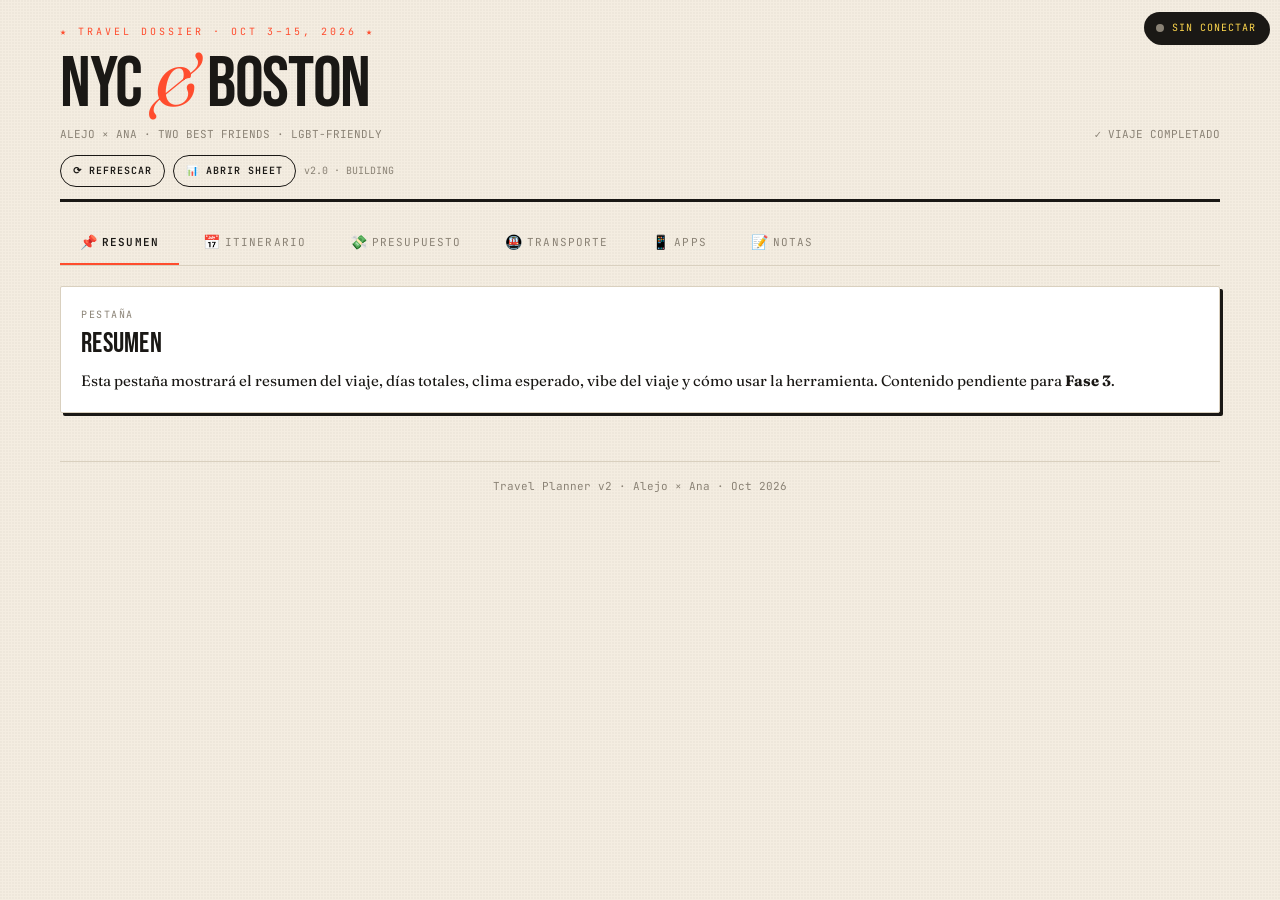
==== index.html @ 5d74acf1 "Add files via upload" ====
<!DOCTYPE html>
<html lang="es">
<head>
  <meta charset="UTF-8">
  <meta name="viewport" content="width=device-width, initial-scale=1.0, viewport-fit=cover">
  <meta name="theme-color" content="#f4ede1">
  <meta name="color-scheme" content="light">

  <title>NYC + BOS · Alejo & Ana · Oct 2026</title>
  <meta name="description" content="Travel dossier — NYC + Boston · Octubre 2026 · Alejo & Ana">

  <!-- Open Graph -->
  <meta property="og:title" content="NYC + BOS · Alejo & Ana">
  <meta property="og:description" content="Travel dossier · Oct 3–15, 2026">
  <meta property="og:type" content="website">

  <!-- Fuentes -->
  <link rel="preconnect" href="https://fonts.googleapis.com">
  <link rel="preconnect" href="https://fonts.gstatic.com" crossorigin>
  <link href="https://fonts.googleapis.com/css2?family=Bebas+Neue&family=Fraunces:ital,wght@0,400;0,600;0,800;1,400&family=JetBrains+Mono:wght@400;600&display=swap" rel="stylesheet">

  <!-- Hojas de estilo (orden: tokens → base → layout → components → responsive) -->
  <link rel="stylesheet" href="css/tokens.css">
  <link rel="stylesheet" href="css/base.css">
  <link rel="stylesheet" href="css/layout.css">
  <link rel="stylesheet" href="css/components.css">
  <link rel="stylesheet" href="css/responsive.css">
</head>
<body>

  <!-- ===================== SYNC STATUS ===================== -->
  <div class="sync-status sync-status--idle" id="sync-status" role="status" aria-live="polite">
    <span class="sync-status__dot"></span>
    <span id="sync-status-text">Iniciando...</span>
  </div>

  <!-- ===================== APP WRAPPER ===================== -->
  <div class="wrap">

    <!-- ===================== HEADER ===================== -->
    <header class="site-header" role="banner">
      <p class="site-header__kicker">★ Travel Dossier · Oct 3–15, 2026 ★</p>
      <h1 class="site-header__title">
        NYC <span class="site-header__amp">&amp;</span> BOSTON
      </h1>
      <div class="site-header__sub">
        <span>ALEJO × ANA · TWO BEST FRIENDS · LGBT-FRIENDLY</span>
        <span id="trip-counter">— LOADING —</span>
      </div>
      <div class="site-header__actions">
        <button class="btn--ghost btn" id="refresh-btn" type="button">⟳ Refrescar</button>
        <button class="btn--ghost btn" id="open-sheet-btn" type="button">📊 Abrir Sheet</button>
        <span style="font-family: var(--font-mono); font-size: 10px; color: var(--text-muted);" id="app-version">v2.0 · BUILDING</span>
      </div>
    </header>

    <!-- ===================== TABS ===================== -->
    <nav class="tabs" role="tablist" aria-label="Secciones del dossier">
      <button class="tab is-active" role="tab" data-tab="overview"  aria-selected="true"  aria-controls="overview"  type="button">
        <span class="tab__icon" aria-hidden="true">📌</span> Resumen
      </button>
      <button class="tab" role="tab" data-tab="itinerary" aria-selected="false" aria-controls="itinerary" type="button">
        <span class="tab__icon" aria-hidden="true">📅</span> Itinerario
      </button>
      <button class="tab" role="tab" data-tab="budget"    aria-selected="false" aria-controls="budget"    type="button">
        <span class="tab__icon" aria-hidden="true">💸</span> Presupuesto
      </button>
      <button class="tab" role="tab" data-tab="transport" aria-selected="false" aria-controls="transport" type="button">
        <span class="tab__icon" aria-hidden="true">🚇</span> Transporte
      </button>
      <button class="tab" role="tab" data-tab="apps"      aria-selected="false" aria-controls="apps"      type="button">
        <span class="tab__icon" aria-hidden="true">📱</span> Apps
      </button>
      <button class="tab" role="tab" data-tab="notes"     aria-selected="false" aria-controls="notes"     type="button">
        <span class="tab__icon" aria-hidden="true">📝</span> Notas
      </button>
    </nav>

    <!-- ===================== PANELS ===================== -->
    <main class="panels" role="main">

      <section class="panel is-active" id="overview" role="tabpanel">
        <div class="card">
          <p class="card__label">Pestaña</p>
          <h2 class="card__title">Resumen</h2>
          <p>Esta pestaña mostrará el resumen del viaje, días totales, clima esperado, vibe del viaje y cómo usar la herramienta. Contenido pendiente para <b>Fase 3</b>.</p>
        </div>
      </section>

      <section class="panel" id="itinerary" role="tabpanel">
        <div class="card">
          <p class="card__label">Pestaña</p>
          <h2 class="card__title">Itinerario</h2>
          <p>Aquí van los 11 días del viaje, con horarios, actividades, costos y opciones según energía. Cargado dinámicamente desde el Google Sheet. Pendiente <b>Fase 3</b>.</p>
        </div>
      </section>

      <section class="panel" id="budget" role="tabpanel">
        <div class="card">
          <p class="card__label">Pestaña</p>
          <h2 class="card__title">Presupuesto</h2>
          <p>Registro de gastos compartidos y personales, totales en USD y COP, gasto real individual, saldos pendientes y settlement automático. Pendiente <b>Fase 4</b>.</p>
        </div>
      </section>

      <section class="panel" id="transport" role="tabpanel">
        <div class="card">
          <p class="card__label">Pestaña</p>
          <h2 class="card__title">Transporte</h2>
          <p>Tablas comparativas de transporte: JFK→Hotel, moverse en NYC, NYC→Boston en Amtrak, Boston→Logan. Pendiente <b>Fase 5</b>.</p>
        </div>
      </section>

      <section class="panel" id="apps" role="tabpanel">
        <div class="card">
          <p class="card__label">Pestaña</p>
          <h2 class="card__title">Apps</h2>
          <p>Lista de apps esenciales para descargar antes del viaje (Citymapper, OpenTable, Too Good To Go, etc.). Pendiente <b>Fase 5</b>.</p>
        </div>
      </section>

      <section class="panel" id="notes" role="tabpanel">
        <div class="card">
          <p class="card__label">Pestaña</p>
          <h2 class="card__title">Notas</h2>
          <p>Espacio libre para links, recomendaciones, wishlist de photodump, y contactos de emergencia. Pendiente <b>Fase 3</b>.</p>
        </div>
      </section>

    </main>

    <footer class="site-footer" role="contentinfo">
      <p>Travel Planner v2 · Alejo × Ana · Oct 2026</p>
    </footer>

  </div>

  <script type="module" src="js/app.js"></script>

</body>
</html>
---- css/tokens.css ----
/* ============================================================
   TOKENS · Design system del Travel Planner
   Única fuente de verdad para colores, tipografía y espaciado.
   ============================================================ */

:root {

  /* ====== PALETA BASE (identidad del proyecto) ====== */
  --color-paper:        #f4ede1;   /* fondo crema, "papel" */
  --color-ink:          #1a1815;   /* negro suave, texto principal */
  --color-accent:       #ff4d2e;   /* naranja vibrante, CTAs y énfasis */
  --color-accent-2:     #ffd84d;   /* amarillo, destacados y números */
  --color-green:        #4a7c4e;   /* verde para tags positivos / eco */
  --color-blue:         #2d4a7c;   /* azul para tags fríos / Boston */
  --color-muted:        #8a8275;   /* texto secundario */
  --color-line:         #d9d0bf;   /* bordes sutiles */
  --color-white:        #ffffff;
  --color-paper-alt:    #ffe89c;   /* amarillo claro para gradientes de hack */

  /* ====== TOKENS SEMÁNTICOS (los que usan los componentes) ====== */
  --bg:                 var(--color-paper);
  --surface:            var(--color-white);
  --surface-dark:       var(--color-ink);
  --surface-accent:     var(--color-accent);
  --surface-paper:      var(--color-paper);

  --text:               var(--color-ink);
  --text-on-dark:       var(--color-paper);
  --text-on-accent:     var(--color-white);
  --text-muted:         var(--color-muted);
  --text-accent:        var(--color-accent);
  --text-highlight:     var(--color-accent-2);

  --border:             var(--color-line);
  --border-strong:      var(--color-ink);

  /* ====== ESTADOS ====== */
  --success:            var(--color-green);
  --warning:            #d97706;
  --danger:             #dc2626;
  --info:               var(--color-blue);

  /* ====== TIPOGRAFÍA ====== */
  --font-display:       'Bebas Neue', system-ui, sans-serif;
  --font-body:          'Fraunces', Georgia, serif;
  --font-mono:          'JetBrains Mono', 'Courier New', monospace;

  /* Escala fluida con clamp(min, preferred, max) */
  --text-xs:            11px;
  --text-sm:            13px;
  --text-base:          15px;
  --text-lg:            17px;
  --text-xl:            20px;
  --text-2xl:           clamp(22px, 4vw, 28px);
  --text-3xl:           clamp(28px, 5vw, 36px);
  --text-4xl:           clamp(32px, 6vw, 48px);
  --text-hero:          clamp(38px, 9vw, 72px);

  /* Pesos */
  --weight-normal:      400;
  --weight-semibold:    600;
  --weight-bold:        700;
  --weight-extrabold:   800;

  /* Line heights */
  --leading-tight:      1;
  --leading-snug:       1.2;
  --leading-normal:     1.5;
  --leading-relaxed:    1.7;

  /* Letter spacing */
  --tracking-tight:     -0.02em;
  --tracking-normal:    0;
  --tracking-wide:      0.1em;
  --tracking-wider:     0.15em;
  --tracking-widest:    0.3em;

  /* ====== ESPACIADO (múltiplos de 4) ====== */
  --space-1:            4px;
  --space-2:            8px;
  --space-3:            12px;
  --space-4:            16px;
  --space-5:            20px;
  --space-6:            24px;
  --space-8:            32px;
  --space-10:           40px;
  --space-12:           48px;
  --space-16:           64px;
  --space-20:           80px;

  /* ====== BORDES Y RADIOS ====== */
  --radius-none:        0;
  --radius-xs:          2px;       /* el radio "neo-brutalista" del proyecto */
  --radius-sm:          4px;
  --radius-md:          8px;
  --radius-pill:        9999px;

  --border-width:       1px;
  --border-width-thick: 3px;

  /* ====== SOMBRAS DURAS (neo-brutalismo) ====== */
  --shadow-sm:          2px 2px 0 var(--color-ink);
  --shadow-md:          3px 3px 0 var(--color-ink);
  --shadow-lg:          6px 6px 0 var(--color-ink);
  --shadow-accent:      3px 3px 0 var(--color-accent);
  --shadow-accent-lg:   6px 6px 0 var(--color-accent);

  /* ====== TRANSICIONES ====== */
  --transition-fast:    0.15s ease;
  --transition-base:    0.25s ease;
  --transition-slow:    0.4s ease;

  /* ====== Z-INDEX (escalera ordenada) ====== */
  --z-base:             0;
  --z-grain:            1;
  --z-content:          2;
  --z-sticky:           50;
  --z-sync-status:      900;
  --z-toast:            1000;
  --z-modal:            9999;

  /* ====== LAYOUT ====== */
  --wrap-max:           1200px;
  --wrap-padding-x:     16px;
  --wrap-padding-y:     20px;
  --header-border:      3px;

  /* ====== TOUCH TARGETS ====== */
  --touch-min:          44px;     /* mínimo accesible (Apple/Google) */

  /* ====== BREAKPOINTS (referencia para JS) ====== */
  --bp-sm:              600px;
  --bp-md:              768px;
  --bp-lg:              1024px;
  --bp-xl:              1280px;
}
---- css/base.css ----
/* ============================================================
   BASE · Reset, body, grain, foco, selección
   Capa cimiento. Después de tokens.css, antes de todo lo demás.
   ============================================================ */

/* ---------- Reset moderno ---------- */
*, *::before, *::after {
  box-sizing: border-box;
  margin: 0;
  padding: 0;
  -webkit-tap-highlight-color: transparent;
}

html {
  -webkit-text-size-adjust: 100%;
  -moz-text-size-adjust: 100%;
  text-size-adjust: 100%;
  scroll-behavior: smooth;
}

body {
  min-height: 100vh;
  min-height: 100dvh;
  font-family: var(--font-body);
  font-size: var(--text-base);
  font-weight: var(--weight-normal);
  line-height: var(--leading-normal);
  color: var(--text);
  background: var(--bg);
  -webkit-font-smoothing: antialiased;
  -moz-osx-font-smoothing: grayscale;
  text-rendering: optimizeLegibility;
  overflow-x: hidden;
}

/* Tipografía heredada en formularios */
input, button, textarea, select {
  font: inherit;
  color: inherit;
}

/* Imágenes responsivas */
img, picture, svg, video {
  display: block;
  max-width: 100%;
}

/* Listas sin estilo por defecto */
ul, ol {
  list-style: none;
}

/* Links neutros por defecto */
a {
  color: inherit;
  text-decoration: none;
}

/* Headings respetan la jerarquía via clases, no via tag */
h1, h2, h3, h4, h5, h6 {
  font-weight: inherit;
  font-size: inherit;
  line-height: var(--leading-snug);
}

/* Botones sin estilo nativo */
button {
  background: none;
  border: none;
  cursor: pointer;
  text-align: inherit;
}

/* Inputs sin estilo nativo */
input, textarea, select {
  background: none;
  border: none;
  outline: none;
}

/* ---------- Efecto grain (textura de papel impreso) ---------- */
body::before {
  content: '';
  position: fixed;
  inset: 0;
  background-image: radial-gradient(
    circle at 1px 1px,
    rgba(0, 0, 0, 0.06) 1px,
    transparent 0
  );
  background-size: 3px 3px;
  pointer-events: none;
  z-index: var(--z-grain);
  opacity: 0.4;
}

/* ---------- Foco accesible (solo con teclado) ---------- */
:focus {
  outline: none;
}

:focus-visible {
  outline: 2px solid var(--color-accent);
  outline-offset: 2px;
  border-radius: var(--radius-xs);
}

/* ---------- Selección de texto ---------- */
::selection {
  background: var(--color-accent);
  color: var(--color-white);
}

::-moz-selection {
  background: var(--color-accent);
  color: var(--color-white);
}

/* ---------- Scrollbar (WebKit + Firefox) ---------- */
* {
  scrollbar-width: thin;
  scrollbar-color: var(--color-muted) transparent;
}

*::-webkit-scrollbar {
  width: 8px;
  height: 8px;
}

*::-webkit-scrollbar-track {
  background: transparent;
}

*::-webkit-scrollbar-thumb {
  background: var(--color-muted);
  border-radius: var(--radius-pill);
}

*::-webkit-scrollbar-thumb:hover {
  background: var(--color-ink);
}

/* Ocultar scrollbar pero mantener scroll (utilidad) */
.no-scrollbar {
  scrollbar-width: none;
}
.no-scrollbar::-webkit-scrollbar {
  display: none;
}

/* ---------- Accesibilidad: ocultar visualmente pero mantener para screen readers ---------- */
.visually-hidden {
  position: absolute;
  width: 1px;
  height: 1px;
  padding: 0;
  margin: -1px;
  overflow: hidden;
  clip: rect(0, 0, 0, 0);
  white-space: nowrap;
  border: 0;
}

/* ---------- Respeto a preferencia de movimiento reducido ---------- */
@media (prefers-reduced-motion: reduce) {
  *, *::before, *::after {
    animation-duration: 0.01ms !important;
    animation-iteration-count: 1 !important;
    transition-duration: 0.01ms !important;
    scroll-behavior: auto !important;
  }
}

/* ---------- Contenedor principal ---------- */
.wrap {
  max-width: var(--wrap-max);
  margin: 0 auto;
  padding: var(--wrap-padding-y) var(--wrap-padding-x);
  position: relative;
  z-index: var(--z-content);
}
---- css/layout.css ----
/* ============================================================
   LAYOUT · Header, tabs, paneles, grid system
   Construye sobre tokens.css y base.css
   ============================================================ */

/* ---------- HEADER del sitio ---------- */
.site-header {
  border-bottom: var(--header-border) solid var(--text);
  padding-bottom: var(--space-3);
  margin-bottom: var(--space-5);
  position: relative;
}

.site-header__kicker {
  font-family: var(--font-mono);
  font-size: 10px;
  letter-spacing: var(--tracking-widest);
  text-transform: uppercase;
  color: var(--text-accent);
  margin-bottom: var(--space-2);
}

.site-header__title {
  font-family: var(--font-display);
  font-size: var(--text-hero);
  line-height: 0.92;
  letter-spacing: var(--tracking-tight);
}

.site-header__amp {
  color: var(--text-accent);
  font-style: italic;
  font-family: var(--font-body);
  font-weight: var(--weight-normal);
}

.site-header__sub {
  display: flex;
  justify-content: space-between;
  align-items: flex-end;
  margin-top: var(--space-2);
  font-family: var(--font-mono);
  font-size: var(--text-xs);
  color: var(--text-muted);
  flex-wrap: wrap;
  gap: var(--space-2);
}

.site-header__actions {
  margin-top: var(--space-3);
  display: flex;
  gap: var(--space-2);
  align-items: center;
  flex-wrap: wrap;
}

/* ---------- TABS de navegación ---------- */
.tabs {
  display: flex;
  gap: var(--space-1);
  margin-bottom: var(--space-5);
  overflow-x: auto;
  border-bottom: 1px solid var(--border);
  padding-bottom: 0;
}

.tabs::-webkit-scrollbar {
  display: none;
}
.tabs {
  scrollbar-width: none;
}

.tab {
  padding: var(--space-3) var(--space-4);
  min-height: var(--touch-min);
  font-family: var(--font-mono);
  font-size: var(--text-xs);
  letter-spacing: var(--tracking-wide);
  text-transform: uppercase;
  color: var(--text-muted);
  white-space: nowrap;
  border-bottom: var(--border-width-thick) solid transparent;
  margin-bottom: -1px;
  transition: color var(--transition-base), border-color var(--transition-base);
  display: flex;
  align-items: center;
  gap: var(--space-1);
}

.tab:hover {
  color: var(--text);
}

.tab[aria-selected="true"],
.tab.is-active {
  color: var(--text);
  border-bottom-color: var(--color-accent);
  font-weight: var(--weight-semibold);
}

.tab__icon {
  font-size: 14px;
  line-height: 1;
}

/* ---------- PANELES (contenido de cada tab) ---------- */
.panels {
  position: relative;
}

.panel {
  display: none;
  animation: panelFade 0.3s ease;
}

.panel.is-active {
  display: block;
}

@keyframes panelFade {
  from {
    opacity: 0;
    transform: translateY(8px);
  }
  to {
    opacity: 1;
    transform: translateY(0);
  }
}

/* ---------- DIVIDER decorativo ---------- */
.divider {
  height: 1px;
  background: var(--border);
  margin: var(--space-5) 0;
  position: relative;
}

.divider::before {
  content: '◆';
  position: absolute;
  left: 50%;
  top: 50%;
  transform: translate(-50%, -50%);
  background: var(--bg);
  padding: 0 var(--space-3);
  color: var(--text-accent);
  font-size: 10px;
}

/* ---------- GRID SYSTEM ---------- */
.grid {
  display: grid;
  gap: var(--space-3);
}

.grid--summary {
  grid-template-columns: repeat(auto-fit, minmax(140px, 1fr));
}

.grid--cards {
  grid-template-columns: repeat(auto-fit, minmax(220px, 1fr));
}

.grid--two {
  grid-template-columns: 1fr 1fr;
  gap: var(--space-3);
}

/* ---------- FOOTER ---------- */
.site-footer {
  margin-top: var(--space-12);
  padding-top: var(--space-4);
  border-top: 1px solid var(--border);
  font-family: var(--font-mono);
  font-size: var(--text-xs);
  color: var(--text-muted);
  text-align: center;
}

/* ---------- EMPTY STATE ---------- */
.empty {
  text-align: center;
  padding: var(--space-8) var(--space-5);
  color: var(--text-muted);
  font-style: italic;
  font-size: var(--text-sm);
}

/* ---------- LOADING SKELETON ---------- */
.skeleton {
  background: linear-gradient(
    90deg,
    var(--color-line) 0%,
    var(--color-paper) 50%,
    var(--color-line) 100%
  );
  background-size: 200% 100%;
  animation: skeletonShimmer 1.5s infinite;
  border-radius: var(--radius-xs);
}

@keyframes skeletonShimmer {
  0% { background-position: 200% 0; }
  100% { background-position: -200% 0; }
}
---- css/components.css ----
/* ============================================================
   COMPONENTS · Cards, buttons, tags, inputs, modal, toast
   ============================================================ */

/* ============================================================
   CARDS
   ============================================================ */
.card {
  background: var(--surface);
  border: var(--border-width) solid var(--border);
  border-radius: var(--radius-xs);
  padding: var(--space-5);
  box-shadow: var(--shadow-md);
}

.card + .card {
  margin-top: var(--space-4);
}

.card--dark {
  background: var(--surface-dark);
  color: var(--text-on-dark);
  border-color: var(--surface-dark);
}

.card--dark .card__label {
  color: var(--text-highlight);
}

.card--accent {
  background: var(--surface-accent);
  color: var(--text-on-accent);
  border-color: var(--border-strong);
}

.card--accent .card__label {
  color: var(--color-white);
  opacity: 0.9;
}

.card--paper {
  background: var(--surface-paper);
}

.card__label {
  font-family: var(--font-mono);
  font-size: 10px;
  letter-spacing: var(--tracking-wider);
  text-transform: uppercase;
  color: var(--text-muted);
  margin-bottom: var(--space-2);
}

.card__title {
  font-family: var(--font-display);
  font-size: var(--text-2xl);
  letter-spacing: 0.01em;
  line-height: var(--leading-tight);
  margin-bottom: var(--space-3);
}

.card__subtitle {
  font-family: var(--font-body);
  font-weight: var(--weight-semibold);
  font-size: var(--text-lg);
  margin-bottom: var(--space-2);
}

.card__big {
  font-family: var(--font-display);
  font-size: 48px;
  line-height: 1;
  letter-spacing: var(--tracking-tight);
}

.card__meta {
  font-size: var(--text-xs);
  color: var(--text-muted);
  margin-top: var(--space-1);
}

.card__body {
  font-size: var(--text-sm);
  line-height: var(--leading-relaxed);
}

.card__body p + p {
  margin-top: var(--space-3);
}

/* ============================================================
   BUTTONS
   ============================================================ */
.btn {
  display: inline-flex;
  align-items: center;
  justify-content: center;
  gap: var(--space-2);
  padding: var(--space-3) var(--space-4);
  min-height: var(--touch-min);
  background: var(--surface-dark);
  color: var(--text-on-dark);
  border: 1px solid var(--surface-dark);
  font-family: var(--font-mono);
  font-size: var(--text-xs);
  letter-spacing: var(--tracking-wide);
  text-transform: uppercase;
  font-weight: var(--weight-semibold);
  cursor: pointer;
  border-radius: var(--radius-xs);
  transition: background var(--transition-base), transform var(--transition-fast);
}

.btn:hover {
  background: var(--color-accent);
  border-color: var(--color-accent);
}

.btn:active {
  transform: translate(1px, 1px);
}

.btn--full {
  width: 100%;
}

.btn--outline {
  background: transparent;
  color: var(--text);
  border: 1px solid var(--text);
}

.btn--outline:hover {
  background: var(--text);
  color: var(--text-on-dark);
}

.btn--accent {
  background: var(--color-accent);
  border-color: var(--color-accent);
  color: var(--text-on-accent);
}

.btn--accent:hover {
  background: var(--color-ink);
  border-color: var(--color-ink);
}

.btn--ghost {
  background: transparent;
  color: var(--text);
  border: 1px solid var(--text);
  padding: var(--space-1) var(--space-3);
  min-height: 32px;
  border-radius: var(--radius-pill);
  font-size: 10px;
}

.btn--ghost:hover {
  background: var(--text);
  color: var(--text-highlight);
}

.btn:focus-visible {
  outline: 2px solid var(--color-accent);
  outline-offset: 2px;
}

.btn[disabled] {
  opacity: 0.5;
  cursor: not-allowed;
  pointer-events: none;
}

/* ============================================================
   TAGS (píldoras)
   ============================================================ */
.tag {
  display: inline-block;
  padding: var(--space-1) var(--space-2);
  background: var(--surface-paper);
  border: 1px solid var(--border);
  border-radius: var(--radius-pill);
  font-family: var(--font-mono);
  font-size: 10px;
  text-transform: uppercase;
  letter-spacing: var(--tracking-wide);
  color: var(--text);
  white-space: nowrap;
}

.tag--hot {
  background: var(--color-accent);
  color: var(--color-white);
  border-color: var(--color-accent);
}

.tag--cool {
  background: var(--color-blue);
  color: var(--color-white);
  border-color: var(--color-blue);
}

.tag--eco {
  background: var(--color-green);
  color: var(--color-white);
  border-color: var(--color-green);
}

.tag--warning {
  background: var(--color-accent-2);
  color: var(--color-ink);
  border-color: var(--color-ink);
}

.tag-row {
  display: flex;
  gap: var(--space-1);
  flex-wrap: wrap;
}

/* ============================================================
   INPUTS / FORMS
   ============================================================ */
.input,
.select,
.textarea {
  width: 100%;
  padding: var(--space-2) var(--space-3);
  min-height: var(--touch-min);
  border: 1px solid var(--border);
  background: var(--surface);
  font-family: var(--font-mono);
  font-size: var(--text-sm);
  border-radius: var(--radius-xs);
  color: var(--text);
  transition: border-color var(--transition-fast);
}

.input:focus,
.select:focus,
.textarea:focus {
  border-color: var(--color-accent);
  outline: none;
}

.input:focus-visible,
.select:focus-visible,
.textarea:focus-visible {
  outline: 2px solid var(--color-accent);
  outline-offset: 1px;
}

.textarea {
  min-height: 120px;
  padding: var(--space-3);
  font-family: var(--font-body);
  font-size: var(--text-sm);
  line-height: var(--leading-normal);
  resize: vertical;
}

.field {
  display: flex;
  flex-direction: column;
  gap: var(--space-1);
}

.field__label {
  font-family: var(--font-mono);
  font-size: 10px;
  letter-spacing: var(--tracking-wide);
  text-transform: uppercase;
  color: var(--text-muted);
}

.field__help {
  font-size: var(--text-xs);
  color: var(--text-muted);
  margin-top: var(--space-1);
}

.field__error {
  font-size: var(--text-xs);
  color: var(--danger);
  margin-top: var(--space-1);
}

/* ============================================================
   MODAL (overlay + card)
   ============================================================ */
.modal {
  position: fixed;
  inset: 0;
  background: rgba(15, 14, 12, 0.95);
  z-index: var(--z-modal);
  display: flex;
  align-items: center;
  justify-content: center;
  padding: var(--space-5);
  animation: modalFade 0.2s ease;
}

.modal[hidden] {
  display: none;
}

@keyframes modalFade {
  from { opacity: 0; }
  to { opacity: 1; }
}

.modal__card {
  background: var(--bg);
  border: var(--border-width-thick) solid var(--border-strong);
  box-shadow: var(--shadow-accent-lg);
  padding: var(--space-6);
  max-width: 500px;
  width: 100%;
  border-radius: var(--radius-xs);
  animation: modalSlide 0.3s ease;
}

@keyframes modalSlide {
  from {
    opacity: 0;
    transform: translateY(20px);
  }
  to {
    opacity: 1;
    transform: translateY(0);
  }
}

.modal__kicker {
  font-family: var(--font-mono);
  font-size: 10px;
  letter-spacing: var(--tracking-wider);
  text-transform: uppercase;
  color: var(--text-accent);
  margin-bottom: var(--space-1);
}

.modal__title {
  font-family: var(--font-display);
  font-size: var(--text-3xl);
  line-height: var(--leading-tight);
  margin-bottom: var(--space-2);
}

.modal__body {
  margin: var(--space-3) 0;
}

.modal__body p {
  font-size: var(--text-sm);
  line-height: var(--leading-relaxed);
  margin-bottom: var(--space-2);
}

.modal__hint {
  color: var(--text-muted);
  font-size: var(--text-xs);
  margin-top: var(--space-2);
}

.modal__code {
  background: var(--surface-dark);
  color: var(--text-highlight);
  padding: 2px 6px;
  font-family: var(--font-mono);
  font-size: 11px;
  border-radius: var(--radius-xs);
}

.modal__actions {
  margin-top: var(--space-4);
  display: flex;
  gap: var(--space-2);
  flex-direction: column;
}

/* ============================================================
   TOAST (notificación flotante)
   ============================================================ */
.toast {
  position: fixed;
  bottom: var(--space-5);
  left: 50%;
  transform: translateX(-50%) translateY(120px);
  background: var(--surface-dark);
  color: var(--text-highlight);
  padding: var(--space-3) var(--space-5);
  border-radius: var(--radius-xs);
  font-family: var(--font-mono);
  font-size: var(--text-xs);
  letter-spacing: var(--tracking-wide);
  text-transform: uppercase;
  z-index: var(--z-toast);
  transition: transform var(--transition-base);
  box-shadow: var(--shadow-accent);
  max-width: calc(100vw - var(--space-8));
  text-align: center;
  pointer-events: none;
}

.toast.is-visible {
  transform: translateX(-50%) translateY(0);
  pointer-events: auto;
}

.toast--success {
  box-shadow: 3px 3px 0 var(--success);
}

.toast--error {
  box-shadow: 3px 3px 0 var(--danger);
  color: #ffb4b4;
}

.toast--warning {
  box-shadow: 3px 3px 0 var(--warning);
}

/* ============================================================
   SYNC STATUS (indicador flotante arriba a la derecha)
   ============================================================ */
.sync-status {
  position: fixed;
  top: var(--space-3);
  right: var(--space-3);
  background: var(--surface-dark);
  color: var(--text-highlight);
  padding: var(--space-2) var(--space-3);
  font-family: var(--font-mono);
  font-size: 10px;
  letter-spacing: var(--tracking-wide);
  text-transform: uppercase;
  border-radius: var(--radius-pill);
  z-index: var(--z-sync-status);
  display: flex;
  align-items: center;
  gap: var(--space-2);
  box-shadow: var(--shadow-sm);
  pointer-events: none;
  user-select: none;
}

.sync-status__dot {
  width: 8px;
  height: 8px;
  border-radius: 50%;
  background: var(--text-highlight);
  animation: syncPulse 2s infinite;
}

.sync-status--success .sync-status__dot {
  background: var(--success);
  animation: none;
}

.sync-status--error .sync-status__dot {
  background: var(--danger);
  animation: none;
}

.sync-status--idle .sync-status__dot {
  background: var(--text-muted);
  animation: none;
}

@keyframes syncPulse {
  0%, 100% { opacity: 1; }
  50% { opacity: 0.4; }
}

/* ============================================================
   WEATHER STRIP
   ============================================================ */
.weather-strip {
  display: flex;
  gap: var(--space-2);
  padding: var(--space-3) var(--space-4);
  background: var(--color-accent-2);
  border: 1px solid var(--text);
  margin-bottom: var(--space-3);
  font-family: var(--font-mono);
  font-size: var(--text-xs);
  align-items: center;
  border-radius: var(--radius-xs);
}

.weather-strip b {
  font-family: var(--font-display);
  font-size: var(--text-lg);
}

.weather-strip--cool {
  background: #a8c4e8;
}

/* ============================================================
   HACK (tip destacado)
   ============================================================ */
.hack {
  padding: var(--space-3) var(--space-4);
  background: linear-gradient(135deg, var(--color-accent-2) 0%, var(--color-paper-alt) 100%);
  border: 1px solid var(--text);
  margin-bottom: var(--space-2);
  border-radius: var(--radius-xs);
  font-size: var(--text-sm);
  position: relative;
  padding-left: var(--space-10);
  line-height: var(--leading-relaxed);
}

.hack::before {
  content: '⚡';
  position: absolute;
  left: var(--space-3);
  top: 50%;
  transform: translateY(-50%);
  font-size: 16px;
}
---- css/responsive.css ----
/* ============================================================
   RESPONSIVE · Media queries centralizadas
   Breakpoints alineados con tokens.css
   ============================================================ */

/* ============================================================
   MOBILE FIRST: base styles ya son mobile
   Aquí solo ajustamos arriba de cada breakpoint
   ============================================================ */

/* ---------- Tablet pequeña (≥ 600px) ---------- */
@media (min-width: 600px) {

  .wrap {
    padding: var(--space-6) var(--space-5);
  }

  .modal {
    padding: var(--space-8);
  }

  .modal__actions {
    flex-direction: row;
  }

  .card__big {
    font-size: 56px;
  }

  .tab {
    padding: var(--space-3) var(--space-5);
  }
}

/* ---------- Tablet (≥ 768px) ---------- */
@media (min-width: 768px) {

  .grid--summary {
    grid-template-columns: repeat(4, 1fr);
  }

  .grid--cards {
    grid-template-columns: repeat(auto-fit, minmax(260px, 1fr));
  }
}

/* ---------- Desktop (≥ 1024px) ---------- */
@media (min-width: 1024px) {

  .site-header__title {
    font-size: 72px;
  }
}

/* ============================================================
   AJUSTES MÓVIL EXTREMO (< 380px, iPhone SE y similares)
   ============================================================ */
@media (max-width: 380px) {

  .wrap {
    padding: var(--space-4) var(--space-3);
  }

  .card {
    padding: var(--space-4);
  }

  .card__big {
    font-size: 36px;
  }

  .tab {
    padding: var(--space-2) var(--space-3);
    font-size: 10px;
  }

  .modal__card {
    padding: var(--space-4);
  }

  .modal__title {
    font-size: var(--text-2xl);
  }

  .sync-status {
    font-size: 9px;
    padding: var(--space-1) var(--space-2);
  }
}

/* ============================================================
   PRINT (por si imprimen el dossier)
   ============================================================ */
@media print {

  body::before { display: none; }

  .tabs,
  .sync-status,
  .toast,
  .modal,
  .btn,
  .site-footer { display: none !important; }

  .panel { display: block !important; }

  .card {
    box-shadow: none;
    border: 1px solid #000;
    page-break-inside: avoid;
  }
}
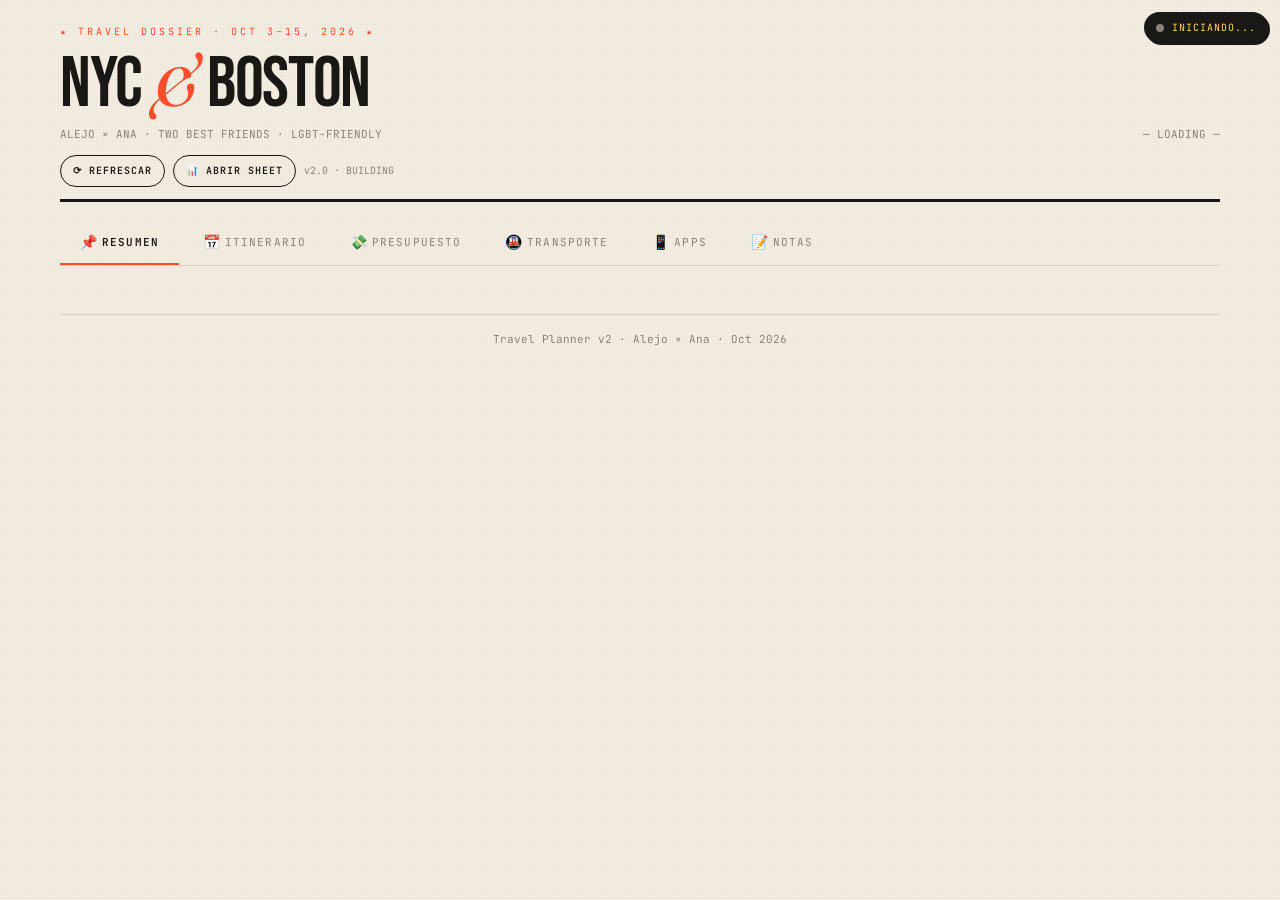
==== commit 9c9339c1: "Add files via upload" ====
--- a/index.html
+++ b/index.html
@@ -19,11 +19,12 @@
   <link rel="preconnect" href="https://fonts.gstatic.com" crossorigin>
   <link href="https://fonts.googleapis.com/css2?family=Bebas+Neue&family=Fraunces:ital,wght@0,400;0,600;0,800;1,400&family=JetBrains+Mono:wght@400;600&display=swap" rel="stylesheet">
 
-  <!-- Hojas de estilo (orden: tokens → base → layout → components → responsive) -->
+  <!-- Hojas de estilo (orden: tokens → base → layout → components → views → responsive) -->
   <link rel="stylesheet" href="css/tokens.css">
   <link rel="stylesheet" href="css/base.css">
   <link rel="stylesheet" href="css/layout.css">
   <link rel="stylesheet" href="css/components.css">
+  <link rel="stylesheet" href="css/views.css">
   <link rel="stylesheet" href="css/responsive.css">
 </head>
 <body>
@@ -79,53 +80,41 @@
     <!-- ===================== PANELS ===================== -->
     <main class="panels" role="main">
 
-      <section class="panel is-active" id="overview" role="tabpanel">
+      <!-- Overview: lo monta js/views/overview.js -->
+      <section class="panel is-active" id="overview" role="tabpanel"></section>
+
+      <!-- Itinerary: lo monta js/views/itinerary.js -->
+      <section class="panel" id="itinerary" role="tabpanel"></section>
+
+      <!-- Budget: pendiente Fase 4 -->
+      <section class="panel" id="budget" role="tabpanel">
         <div class="card">
-          <p class="card__label">Pestaña</p>
-          <h2 class="card__title">Resumen</h2>
-          <p>Esta pestaña mostrará el resumen del viaje, días totales, clima esperado, vibe del viaje y cómo usar la herramienta. Contenido pendiente para <b>Fase 3</b>.</p>
+          <p class="card__label">Próximamente</p>
+          <h2 class="card__title">💸 Presupuesto</h2>
+          <p>Registro de gastos compartidos y personales, totales en USD y COP, gasto real individual, saldos pendientes y settlement automático. <b>Pendiente Fase 4.</b></p>
         </div>
       </section>
 
-      <section class="panel" id="itinerary" role="tabpanel">
+      <!-- Transport: pendiente Fase 5 -->
+      <section class="panel" id="transport" role="tabpanel">
         <div class="card">
-          <p class="card__label">Pestaña</p>
-          <h2 class="card__title">Itinerario</h2>
-          <p>Aquí van los 11 días del viaje, con horarios, actividades, costos y opciones según energía. Cargado dinámicamente desde el Google Sheet. Pendiente <b>Fase 3</b>.</p>
+          <p class="card__label">Próximamente</p>
+          <h2 class="card__title">🚇 Transporte</h2>
+          <p>Tablas comparativas: JFK→Hotel, NYC, NYC→Boston en Amtrak, Boston→Logan. <b>Pendiente Fase 5.</b></p>
         </div>
       </section>
 
-      <section class="panel" id="budget" role="tabpanel">
+      <!-- Apps: pendiente Fase 5 -->
+      <section class="panel" id="apps" role="tabpanel">
         <div class="card">
-          <p class="card__label">Pestaña</p>
-          <h2 class="card__title">Presupuesto</h2>
-          <p>Registro de gastos compartidos y personales, totales en USD y COP, gasto real individual, saldos pendientes y settlement automático. Pendiente <b>Fase 4</b>.</p>
+          <p class="card__label">Próximamente</p>
+          <h2 class="card__title">📱 Apps</h2>
+          <p>Lista de apps esenciales (Citymapper, OpenTable, Too Good To Go, etc.). <b>Pendiente Fase 5.</b></p>
         </div>
       </section>
 
-      <section class="panel" id="transport" role="tabpanel">
-        <div class="card">
-          <p class="card__label">Pestaña</p>
-          <h2 class="card__title">Transporte</h2>
-          <p>Tablas comparativas de transporte: JFK→Hotel, moverse en NYC, NYC→Boston en Amtrak, Boston→Logan. Pendiente <b>Fase 5</b>.</p>
-        </div>
-      </section>
-
-      <section class="panel" id="apps" role="tabpanel">
-        <div class="card">
-          <p class="card__label">Pestaña</p>
-          <h2 class="card__title">Apps</h2>
-          <p>Lista de apps esenciales para descargar antes del viaje (Citymapper, OpenTable, Too Good To Go, etc.). Pendiente <b>Fase 5</b>.</p>
-        </div>
-      </section>
-
-      <section class="panel" id="notes" role="tabpanel">
-        <div class="card">
-          <p class="card__label">Pestaña</p>
-          <h2 class="card__title">Notas</h2>
-          <p>Espacio libre para links, recomendaciones, wishlist de photodump, y contactos de emergencia. Pendiente <b>Fase 3</b>.</p>
-        </div>
-      </section>
+      <!-- Notes: lo monta js/views/notes.js -->
+      <section class="panel" id="notes" role="tabpanel"></section>
 
     </main>
 
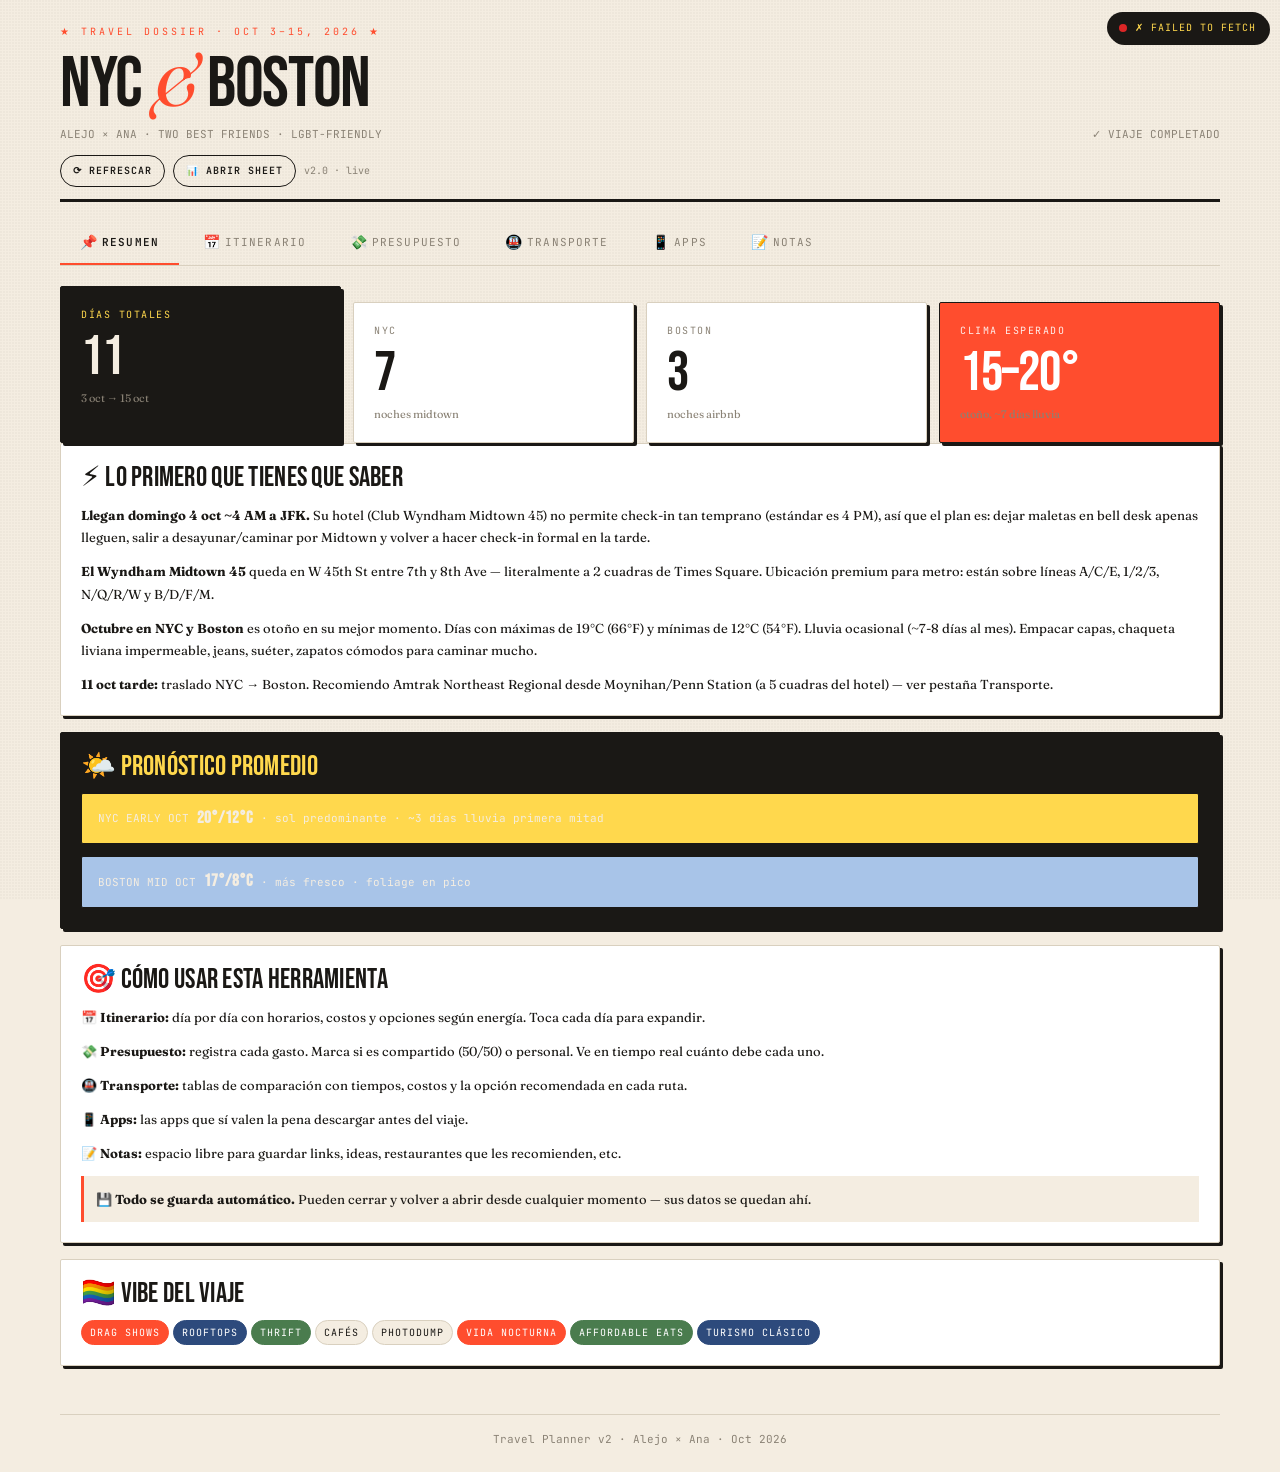
==== commit 74848b2c: "Add files via upload" ====
--- a/index.html
+++ b/index.html
@@ -19,12 +19,13 @@
   <link rel="preconnect" href="https://fonts.gstatic.com" crossorigin>
   <link href="https://fonts.googleapis.com/css2?family=Bebas+Neue&family=Fraunces:ital,wght@0,400;0,600;0,800;1,400&family=JetBrains+Mono:wght@400;600&display=swap" rel="stylesheet">
 
-  <!-- Hojas de estilo (orden: tokens → base → layout → components → views → responsive) -->
+  <!-- Hojas de estilo (orden: tokens → base → layout → components → views → budget → responsive) -->
   <link rel="stylesheet" href="css/tokens.css">
   <link rel="stylesheet" href="css/base.css">
   <link rel="stylesheet" href="css/layout.css">
   <link rel="stylesheet" href="css/components.css">
   <link rel="stylesheet" href="css/views.css">
+  <link rel="stylesheet" href="css/budget.css">
   <link rel="stylesheet" href="css/responsive.css">
 </head>
 <body>
@@ -86,14 +87,8 @@
       <!-- Itinerary: lo monta js/views/itinerary.js -->
       <section class="panel" id="itinerary" role="tabpanel"></section>
 
-      <!-- Budget: pendiente Fase 4 -->
-      <section class="panel" id="budget" role="tabpanel">
-        <div class="card">
-          <p class="card__label">Próximamente</p>
-          <h2 class="card__title">💸 Presupuesto</h2>
-          <p>Registro de gastos compartidos y personales, totales en USD y COP, gasto real individual, saldos pendientes y settlement automático. <b>Pendiente Fase 4.</b></p>
-        </div>
-      </section>
+      <!-- Budget: lo monta js/views/budget.js -->
+      <section class="panel" id="budget" role="tabpanel"></section>
 
       <!-- Transport: pendiente Fase 5 -->
       <section class="panel" id="transport" role="tabpanel">
--- a/css/views.css
+++ b/css/views.css
@@ -0,0 +1,241 @@
+/* ============================================================
+   VIEWS · Estilos específicos de las vistas
+   - Day cards (itinerario)
+   - Activities
+   ============================================================ */
+
+/* ============================================================
+   DAY CARDS (Itinerario)
+   ============================================================ */
+.day-card {
+  background: var(--surface);
+  border: 1px solid var(--border);
+  border-radius: var(--radius-xs);
+  margin-bottom: var(--space-3);
+  overflow: hidden;
+  box-shadow: var(--shadow-md);
+}
+
+.day-card__head {
+  display: flex;
+  align-items: center;
+  gap: var(--space-3);
+  width: 100%;
+  padding: var(--space-3) var(--space-4);
+  background: var(--surface-dark);
+  color: var(--text-on-dark);
+  cursor: pointer;
+  user-select: none;
+  text-align: left;
+  border: none;
+  font-family: inherit;
+  min-height: var(--touch-min);
+  transition: background var(--transition-fast);
+}
+
+.day-card__head:hover {
+  background: #2a2622;
+}
+
+.day-card__head:focus-visible {
+  outline: 2px solid var(--color-accent-2);
+  outline-offset: -2px;
+}
+
+.day-card__num {
+  font-family: var(--font-display);
+  font-size: 32px;
+  line-height: 1;
+  color: var(--text-highlight);
+  flex-shrink: 0;
+}
+
+.day-card__info {
+  flex: 1;
+  display: flex;
+  flex-direction: column;
+  gap: 2px;
+}
+
+.day-card__date {
+  font-family: var(--font-mono);
+  font-size: 10px;
+  letter-spacing: var(--tracking-wider);
+  color: var(--text-muted);
+  text-transform: uppercase;
+}
+
+.day-card__title {
+  font-family: var(--font-display);
+  font-size: var(--text-xl);
+  letter-spacing: 0.02em;
+  line-height: 1.1;
+}
+
+.day-card__toggle {
+  font-size: 20px;
+  color: var(--text-highlight);
+  transition: transform var(--transition-base);
+  flex-shrink: 0;
+}
+
+.day-card.is-open .day-card__toggle {
+  transform: rotate(45deg);
+}
+
+.day-card__body {
+  padding: 0;
+  max-height: 0;
+  overflow: hidden;
+  transition: max-height var(--transition-slow), padding var(--transition-slow);
+}
+
+.day-card.is-open .day-card__body {
+  max-height: 5000px;
+  padding: var(--space-4);
+}
+
+/* ============================================================
+   ACTIVITIES
+   ============================================================ */
+.activity {
+  border-left: 3px solid var(--color-accent);
+  padding: var(--space-2) 0 var(--space-2) var(--space-3);
+  margin-bottom: var(--space-3);
+}
+
+.activity:last-child {
+  margin-bottom: 0;
+}
+
+.activity__time {
+  font-family: var(--font-mono);
+  font-size: 11px;
+  letter-spacing: var(--tracking-wider);
+  color: var(--color-accent);
+  font-weight: var(--weight-semibold);
+}
+
+.activity__name {
+  font-family: var(--font-body);
+  font-weight: var(--weight-semibold);
+  font-size: var(--text-lg);
+  margin: 2px 0 var(--space-1);
+  line-height: 1.3;
+}
+
+.activity__desc {
+  font-size: var(--text-sm);
+  line-height: var(--leading-normal);
+  color: #3a352d;
+}
+
+.activity__meta {
+  display: flex;
+  gap: var(--space-1);
+  margin-top: var(--space-2);
+  flex-wrap: wrap;
+}
+
+/* ============================================================
+   ACTIVITY: layout con botones de acción
+   ============================================================ */
+.activity__row {
+  display: flex;
+  align-items: flex-start;
+  gap: var(--space-2);
+}
+
+.activity__main {
+  flex: 1;
+  min-width: 0;
+}
+
+.activity__actions {
+  display: flex;
+  flex-direction: column;
+  gap: var(--space-1);
+  flex-shrink: 0;
+}
+
+.activity-btn {
+  width: 36px;
+  height: 36px;
+  display: flex;
+  align-items: center;
+  justify-content: center;
+  background: var(--surface);
+  border: 1px solid var(--border);
+  border-radius: var(--radius-xs);
+  cursor: pointer;
+  font-size: 14px;
+  line-height: 1;
+  padding: 0;
+  transition: background var(--transition-fast), border-color var(--transition-fast);
+}
+
+.activity-btn:hover {
+  background: var(--surface-paper);
+  border-color: var(--text);
+}
+
+.activity-btn:active {
+  transform: translate(1px, 1px);
+}
+
+.activity-btn:focus-visible {
+  outline: 2px solid var(--color-accent);
+  outline-offset: 1px;
+}
+
+.activity-btn--delete:hover {
+  background: #ffe5e0;
+  border-color: var(--danger);
+}
+
+/* Estado pendiente (optimistic UI) */
+.activity.is-pending {
+  opacity: 0.55;
+  pointer-events: none;
+}
+
+.activity.is-pending::after {
+  content: 'guardando...';
+  position: absolute;
+  font-family: var(--font-mono);
+  font-size: 9px;
+  color: var(--color-accent);
+  margin-left: var(--space-2);
+}
+
+/* Footer del día con botón agregar */
+.day-card__footer {
+  margin-top: var(--space-4);
+  padding-top: var(--space-4);
+  border-top: 1px dashed var(--border);
+}
+
+.add-activity-btn {
+  font-family: var(--font-mono);
+  letter-spacing: var(--tracking-wide);
+}
+
+/* ============================================================
+   ACTIVITY MODAL: formulario
+   ============================================================ */
+.activity-form {
+  display: flex;
+  flex-direction: column;
+  gap: var(--space-3);
+}
+
+.activity-form .field {
+  width: 100%;
+}
+
+/* En móvil, los botones del modal apilados */
+@media (max-width: 600px) {
+  .activity__actions {
+    flex-direction: row;
+  }
+}
--- a/css/budget.css
+++ b/css/budget.css
@@ -0,0 +1,328 @@
+/* ============================================================
+   BUDGET · Estilos específicos de la vista de presupuesto
+   ============================================================ */
+
+/* ============================================================
+   FILA DE TOTALES INDIVIDUALES (Alejo / Ana)
+   ============================================================ */
+.budget-individuals {
+  display: grid;
+  grid-template-columns: 1fr 1fr;
+  gap: var(--space-3);
+}
+
+.budget-individual {
+  padding: var(--space-4);
+  border-radius: var(--radius-xs);
+  color: var(--color-white);
+}
+
+.budget-individual--ale {
+  background: var(--color-accent);
+}
+
+.budget-individual--ana {
+  background: var(--color-blue);
+}
+
+.budget-individual__label {
+  font-family: var(--font-mono);
+  font-size: 10px;
+  letter-spacing: var(--tracking-wider);
+  text-transform: uppercase;
+  opacity: 0.9;
+  margin-bottom: var(--space-1);
+}
+
+.budget-individual--ana .budget-individual__label {
+  color: var(--color-accent-2);
+  opacity: 1;
+}
+
+.budget-individual__big {
+  font-family: var(--font-display);
+  font-size: 40px;
+  line-height: 1;
+}
+
+.budget-individual__cop {
+  font-size: var(--text-xs);
+  opacity: 0.95;
+  margin-top: var(--space-1);
+}
+
+.budget-individual__breakdown {
+  font-size: var(--text-xs);
+  opacity: 0.85;
+  margin-top: var(--space-3);
+  line-height: var(--leading-normal);
+}
+
+/* ============================================================
+   TASA DE CAMBIO
+   ============================================================ */
+.exchange-rate-card {
+  background: linear-gradient(135deg, var(--color-accent-2) 0%, var(--color-paper-alt) 100%);
+  border: 1px solid var(--text);
+  padding: var(--space-4);
+  border-radius: var(--radius-xs);
+}
+
+.exchange-rate__row {
+  display: flex;
+  justify-content: space-between;
+  align-items: center;
+  gap: var(--space-3);
+  flex-wrap: wrap;
+}
+
+.exchange-rate__display {
+  font-family: var(--font-display);
+  font-size: var(--text-2xl);
+  line-height: 1;
+}
+
+.exchange-rate__hint {
+  font-size: var(--text-xs);
+  color: var(--text);
+  opacity: 0.7;
+  margin-top: var(--space-1);
+}
+
+.exchange-rate__form {
+  display: flex;
+  gap: var(--space-2);
+  align-items: center;
+}
+
+.exchange-rate__input {
+  width: 110px;
+  padding: var(--space-2) var(--space-3);
+  border: 1px solid var(--text);
+  background: var(--color-white);
+  border-radius: var(--radius-xs);
+  font-family: var(--font-mono);
+  font-size: var(--text-sm);
+  color: var(--text);
+}
+
+/* ============================================================
+   FORM DE AGREGAR GASTO
+   ============================================================ */
+.expense-form {
+  display: grid;
+  gap: var(--space-3);
+}
+
+.expense-form__row {
+  display: grid;
+  gap: var(--space-2);
+}
+
+.expense-form__row--2 {
+  grid-template-columns: 1fr 1fr;
+}
+
+.expense-form__row--3 {
+  grid-template-columns: 1fr 1fr 1fr;
+}
+
+@media (max-width: 600px) {
+  .expense-form__row--3 {
+    grid-template-columns: 1fr 1fr;
+  }
+  .expense-form__row--2 {
+    grid-template-columns: 1fr;
+  }
+}
+
+/* ============================================================
+   SETTLEMENT (quién debe a quién)
+   ============================================================ */
+.settlement {
+  padding: var(--space-4);
+  background: var(--surface-paper);
+  border-left: 3px solid var(--success);
+  font-family: var(--font-body);
+  font-size: var(--text-base);
+  line-height: var(--leading-normal);
+  border-radius: var(--radius-xs);
+}
+
+.settlement--debt {
+  border-left-color: var(--color-accent);
+}
+
+.settlement b {
+  font-weight: var(--weight-semibold);
+}
+
+.settlement__sub {
+  font-size: var(--text-sm);
+  color: var(--text-muted);
+  margin-top: var(--space-1);
+}
+
+/* ============================================================
+   BALANCES (saldos)
+   ============================================================ */
+.budget-balance {
+  padding: var(--space-4);
+  border-radius: var(--radius-xs);
+  color: var(--color-white);
+}
+
+.budget-balance--ale {
+  background: var(--color-accent);
+}
+
+.budget-balance--ana {
+  background: var(--color-blue);
+  color: var(--color-white);
+}
+
+.budget-balance__label {
+  font-family: var(--font-mono);
+  font-size: 10px;
+  letter-spacing: var(--tracking-wider);
+  text-transform: uppercase;
+  opacity: 0.9;
+}
+
+.budget-balance--ana .budget-balance__label {
+  color: var(--color-accent-2);
+  opacity: 1;
+}
+
+.budget-balance__big {
+  font-family: var(--font-display);
+  font-size: 36px;
+  line-height: 1;
+  margin-top: var(--space-1);
+}
+
+.budget-balance__sub {
+  font-size: var(--text-xs);
+  opacity: 0.9;
+  margin-top: var(--space-1);
+}
+
+.budget-balance__status {
+  font-family: var(--font-mono);
+  font-size: 10px;
+  letter-spacing: var(--tracking-wide);
+  opacity: 0.85;
+  margin-top: var(--space-2);
+}
+
+/* ============================================================
+   HISTORIAL DE GASTOS
+   ============================================================ */
+.expenses-list {
+  margin-top: var(--space-2);
+}
+
+.expense-row {
+  display: grid;
+  grid-template-columns: 1fr auto auto auto auto;
+  gap: var(--space-3);
+  padding: var(--space-3) 0;
+  border-bottom: 1px dashed var(--border);
+  align-items: center;
+  font-size: var(--text-sm);
+}
+
+.expense-row--head {
+  font-family: var(--font-mono);
+  font-size: 9px;
+  letter-spacing: var(--tracking-wider);
+  text-transform: uppercase;
+  color: var(--text-muted);
+  border-bottom: 2px solid var(--text);
+  font-weight: var(--weight-semibold);
+  padding-bottom: var(--space-2);
+}
+
+.expense-row__desc {
+  min-width: 0;
+}
+
+.expense-row__desc b {
+  font-weight: var(--weight-semibold);
+  display: block;
+  overflow: hidden;
+  text-overflow: ellipsis;
+  white-space: nowrap;
+}
+
+.expense-row__meta {
+  font-size: 10px;
+  color: var(--text-muted);
+  font-family: var(--font-mono);
+  display: block;
+  margin-top: 2px;
+}
+
+.expense-row__amount {
+  font-family: var(--font-mono);
+  font-weight: var(--weight-semibold);
+  text-align: right;
+  font-variant-numeric: tabular-nums;
+}
+
+.expense-row__amount-sub {
+  font-size: 10px;
+  color: var(--text-muted);
+  font-weight: var(--weight-normal);
+  display: block;
+  margin-top: 2px;
+}
+
+.expense-row__payer {
+  font-size: var(--text-xs);
+  text-align: center;
+  font-family: var(--font-mono);
+  text-transform: uppercase;
+  letter-spacing: var(--tracking-wide);
+}
+
+.expense-row__del {
+  background: none;
+  border: none;
+  cursor: pointer;
+  color: var(--text-muted);
+  font-size: 18px;
+  padding: var(--space-1);
+  line-height: 1;
+  border-radius: var(--radius-xs);
+  transition: color var(--transition-fast), background var(--transition-fast);
+}
+
+.expense-row__del:hover {
+  color: var(--danger);
+  background: #ffe5e0;
+}
+
+.expense-row.is-pending {
+  opacity: 0.55;
+  pointer-events: none;
+}
+
+/* Mobile: filas más compactas */
+@media (max-width: 600px) {
+  .expense-row {
+    grid-template-columns: 1fr auto auto auto;
+    gap: var(--space-2);
+    font-size: var(--text-xs);
+  }
+  .expense-row--head {
+    font-size: 8px;
+  }
+  /* Ocultar columna "Pagó" en móvil, va dentro del meta */
+  .expense-row__payer {
+    display: none;
+  }
+  .expense-row__amount {
+    font-size: var(--text-sm);
+  }
+}
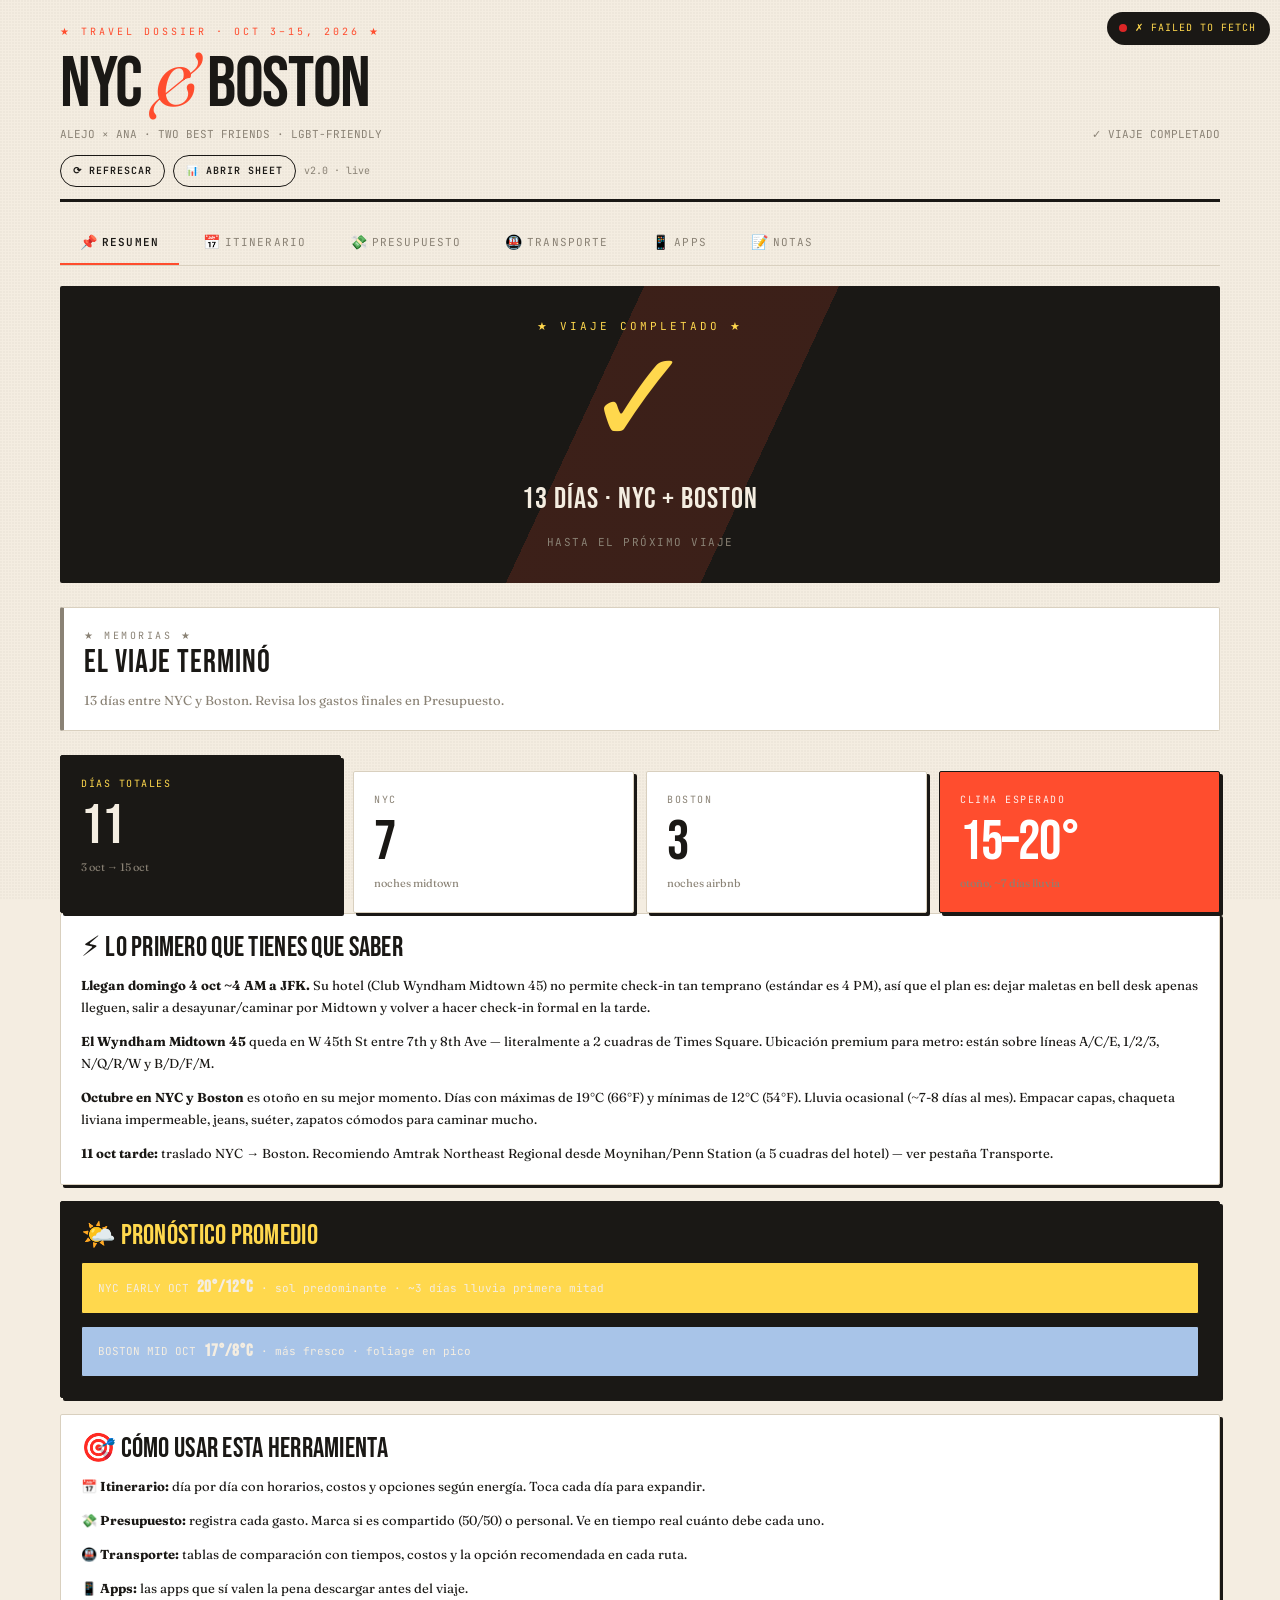
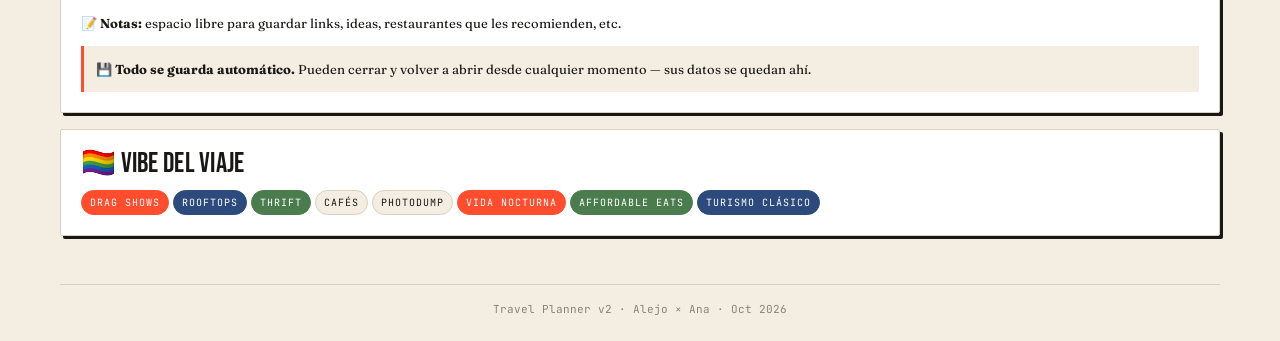
==== commit 3d369189: "Add files via upload" ====
--- a/index.html
+++ b/index.html
@@ -9,10 +9,26 @@
   <title>NYC + BOS · Alejo & Ana · Oct 2026</title>
   <meta name="description" content="Travel dossier — NYC + Boston · Octubre 2026 · Alejo & Ana">
 
+  <!-- ===================== PWA ===================== -->
+  <link rel="manifest" href="manifest.json">
+
+  <!-- Favicons -->
+  <link rel="icon" type="image/png" sizes="32x32" href="icons/favicon-32.png">
+  <link rel="icon" type="image/png" sizes="16x16" href="icons/favicon-16.png">
+  <link rel="icon" type="image/svg+xml" href="icons/icon.svg">
+
+  <!-- iOS Safari · instalación en pantalla de inicio -->
+  <link rel="apple-touch-icon" href="icons/apple-touch-icon.png">
+  <meta name="apple-mobile-web-app-capable" content="yes">
+  <meta name="apple-mobile-web-app-status-bar-style" content="black-translucent">
+  <meta name="apple-mobile-web-app-title" content="NYC + BOS">
+  <meta name="mobile-web-app-capable" content="yes">
+
   <!-- Open Graph -->
   <meta property="og:title" content="NYC + BOS · Alejo & Ana">
   <meta property="og:description" content="Travel dossier · Oct 3–15, 2026">
   <meta property="og:type" content="website">
+  <meta property="og:image" content="icons/icon-512.png">
 
   <!-- Fuentes -->
   <link rel="preconnect" href="https://fonts.googleapis.com">
@@ -27,6 +43,7 @@
   <link rel="stylesheet" href="css/views.css">
   <link rel="stylesheet" href="css/budget.css">
   <link rel="stylesheet" href="css/responsive.css">
+  <link rel="stylesheet" href="css/motion.css">
 </head>
 <body>
 
@@ -35,6 +52,9 @@
     <span class="sync-status__dot"></span>
     <span id="sync-status-text">Iniciando...</span>
   </div>
+
+  <!-- ===================== ERROR BANNER (persistente) ===================== -->
+  <div id="error-banner" class="error-banner" role="alert" aria-live="assertive" hidden></div>
 
   <!-- ===================== APP WRAPPER ===================== -->
   <div class="wrap">
@@ -90,23 +110,11 @@
       <!-- Budget: lo monta js/views/budget.js -->
       <section class="panel" id="budget" role="tabpanel"></section>
 
-      <!-- Transport: pendiente Fase 5 -->
-      <section class="panel" id="transport" role="tabpanel">
-        <div class="card">
-          <p class="card__label">Próximamente</p>
-          <h2 class="card__title">🚇 Transporte</h2>
-          <p>Tablas comparativas: JFK→Hotel, NYC, NYC→Boston en Amtrak, Boston→Logan. <b>Pendiente Fase 5.</b></p>
-        </div>
-      </section>
+      <!-- Transport: lo monta js/views/transport.js -->
+      <section class="panel" id="transport" role="tabpanel"></section>
 
-      <!-- Apps: pendiente Fase 5 -->
-      <section class="panel" id="apps" role="tabpanel">
-        <div class="card">
-          <p class="card__label">Próximamente</p>
-          <h2 class="card__title">📱 Apps</h2>
-          <p>Lista de apps esenciales (Citymapper, OpenTable, Too Good To Go, etc.). <b>Pendiente Fase 5.</b></p>
-        </div>
-      </section>
+      <!-- Apps: lo monta js/views/apps.js -->
+      <section class="panel" id="apps" role="tabpanel"></section>
 
       <!-- Notes: lo monta js/views/notes.js -->
       <section class="panel" id="notes" role="tabpanel"></section>
--- a/css/tokens.css
+++ b/css/tokens.css
@@ -110,6 +110,12 @@
   --transition-base:    0.25s ease;
   --transition-slow:    0.4s ease;
 
+  /* Easings expresivos (Fase 8.1) */
+  --ease-out:           cubic-bezier(0.16, 1, 0.3, 1);    /* salida suave */
+  --ease-spring:        cubic-bezier(0.34, 1.56, 0.64, 1); /* leve rebote */
+  --ease-in-out:        cubic-bezier(0.65, 0, 0.35, 1);
+  --motion-stagger:     60ms;  /* retraso entre cards en cascada */
+
   /* ====== Z-INDEX (escalera ordenada) ====== */
   --z-base:             0;
   --z-grain:            1;
--- a/css/layout.css
+++ b/css/layout.css
@@ -188,20 +188,122 @@
   font-size: var(--text-sm);
 }
 
-/* ---------- LOADING SKELETON ---------- */
+/* ============================================================
+   SKELETONS · placeholders editoriales (Fase 6.8)
+   ============================================================
+   Sistema modular:
+     .skeleton              · base con shimmer animado
+     .skeleton--text        · línea de texto fina
+     .skeleton--text-lg     · línea grande (títulos)
+     .skeleton--text-xl     · número/título display
+     .skeleton--block       · bloque mediano (50px alto)
+     .skeleton--card        · card completa
+     .skeleton--circle      · círculo (avatares)
+     .skeleton--narrow      · ancho 60%
+     .skeleton--medium      · ancho 80%
+   Modificadores se combinan: <div class="skeleton skeleton--text-lg skeleton--medium">
+   ============================================================ */
+
 .skeleton {
+  display: block;
+  position: relative;
   background: linear-gradient(
     90deg,
-    var(--color-line) 0%,
-    var(--color-paper) 50%,
-    var(--color-line) 100%
+    var(--color-paper) 0%,
+    var(--color-line) 25%,
+    var(--color-paper-alt) 50%,
+    var(--color-line) 75%,
+    var(--color-paper) 100%
   );
-  background-size: 200% 100%;
-  animation: skeletonShimmer 1.5s infinite;
+  background-size: 400% 100%;
+  animation: skeletonShimmer 2.2s ease-in-out infinite;
   border-radius: var(--radius-xs);
+  border: 1px solid transparent;
+  /* fallback height para skeletons inline sin clase de tipo */
+  min-height: 14px;
+  overflow: hidden;
+  /* evitar interacciones accidentales */
+  pointer-events: none;
+  user-select: none;
+}
+
+/* Tamaños de altura por tipo */
+.skeleton--text     { height: 12px; margin-bottom: 6px; }
+.skeleton--text-lg  { height: 18px; margin-bottom: 8px; }
+.skeleton--text-xl  { height: 36px; margin-bottom: 10px; }
+.skeleton--block    { height: 50px; margin-bottom: 12px; }
+.skeleton--card     { height: 120px; margin-bottom: 16px; }
+.skeleton--tall     { height: 200px; margin-bottom: 16px; }
+
+/* Forma circular para avatares */
+.skeleton--circle {
+  width: 36px;
+  height: 36px;
+  border-radius: 50%;
+  flex-shrink: 0;
+}
+
+/* Modificadores de ancho */
+.skeleton--narrow { width: 60%; }
+.skeleton--medium { width: 80%; }
+.skeleton--short  { width: 35%; }
+
+/* Card oscura para overview */
+.skeleton--dark {
+  background: linear-gradient(
+    90deg,
+    var(--color-ink) 0%,
+    #2a2722 25%,
+    var(--surface-dark) 50%,
+    #2a2722 75%,
+    var(--color-ink) 100%
+  );
+  background-size: 400% 100%;
+}
+
+/* Layout helpers para componer placeholders */
+.skeleton-row {
+  display: flex;
+  align-items: center;
+  gap: var(--space-3);
+  margin-bottom: var(--space-3);
+}
+
+.skeleton-row__col {
+  flex: 1;
+  min-width: 0;
+}
+
+.skeleton-grid-2 {
+  display: grid;
+  grid-template-columns: 1fr 1fr;
+  gap: var(--space-3);
+  margin-bottom: var(--space-3);
+}
+
+.skeleton-grid-3 {
+  display: grid;
+  grid-template-columns: 1fr 1fr 1fr;
+  gap: var(--space-2);
+  margin-bottom: var(--space-3);
+}
+
+@media (max-width: 600px) {
+  .skeleton-grid-3 { grid-template-columns: 1fr 1fr; }
 }
 
 @keyframes skeletonShimmer {
-  0% { background-position: 200% 0; }
-  100% { background-position: -200% 0; }
-}
+  0%   { background-position: 100% 50%; }
+  100% { background-position: 0% 50%; }
+}
+
+/* Respetar preferencias de reducción de movimiento */
+@media (prefers-reduced-motion: reduce) {
+  .skeleton {
+    animation: none;
+    background: var(--color-line);
+  }
+  .skeleton--dark {
+    background: var(--surface-dark);
+  }
+}
--- a/css/components.css
+++ b/css/components.css
@@ -469,6 +469,56 @@
   animation: none;
 }
 
+/* Estado OFFLINE — sin conexión */
+.sync-status--offline {
+  background: #2a2722;
+  color: var(--text-muted);
+}
+
+.sync-status--offline .sync-status__dot {
+  background: var(--text-muted);
+  animation: none;
+}
+
+/* Estado PENDING — hay cambios encolados */
+.sync-status--pending {
+  background: var(--color-accent-2);
+  color: var(--color-ink);
+}
+
+.sync-status--pending .sync-status__dot {
+  background: var(--color-ink);
+  animation: pendingPulse 1.4s ease-in-out infinite;
+}
+
+@keyframes pendingPulse {
+  0%, 100% { opacity: 0.4; transform: scale(0.9); }
+  50%      { opacity: 1;   transform: scale(1.2); }
+}
+
+/* Badge contador de cambios pendientes (opcional, dentro del status) */
+.sync-status__count {
+  display: inline-flex;
+  align-items: center;
+  justify-content: center;
+  min-width: 18px;
+  height: 18px;
+  padding: 0 5px;
+  margin-left: var(--space-1);
+  background: var(--color-ink);
+  color: var(--text-on-dark);
+  font-family: var(--font-mono);
+  font-size: 10px;
+  font-weight: var(--weight-semibold);
+  border-radius: 9px;
+  line-height: 1;
+}
+
+.sync-status--pending .sync-status__count {
+  background: var(--color-ink);
+  color: var(--color-accent-2);
+}
+
 @keyframes syncPulse {
   0%, 100% { opacity: 1; }
   50% { opacity: 0.4; }
@@ -522,3 +572,189 @@
   transform: translateY(-50%);
   font-size: 16px;
 }
+
+/* ============================================================
+   ERROR BANNER (Fase 6.11) · Persistente arriba del body
+   ============================================================ */
+.error-banner {
+  position: sticky;
+  top: 0;
+  left: 0;
+  right: 0;
+  z-index: 600;
+  background: var(--color-accent);
+  color: var(--color-white);
+  padding: var(--space-3) var(--space-4);
+  box-shadow: 0 2px 0 var(--color-ink);
+  font-family: var(--font-body);
+}
+
+.error-banner[hidden] {
+  display: none;
+}
+
+.error-banner--load-error {
+  background: var(--color-ink);
+}
+
+.error-banner__inner {
+  display: flex;
+  align-items: center;
+  gap: var(--space-3);
+  max-width: 100%;
+  margin: 0 auto;
+  flex-wrap: wrap;
+}
+
+.error-banner__icon {
+  font-size: 22px;
+  line-height: 1;
+  flex-shrink: 0;
+}
+
+.error-banner__body {
+  flex: 1;
+  min-width: 200px;
+}
+
+.error-banner__title {
+  font-family: var(--font-body);
+  font-weight: var(--weight-semibold);
+  font-size: var(--text-sm);
+  line-height: 1.3;
+  color: var(--color-white);
+}
+
+.error-banner__sub {
+  font-family: var(--font-mono);
+  font-size: 10px;
+  letter-spacing: var(--tracking-wide);
+  color: var(--color-white);
+  opacity: 0.85;
+  margin-top: 2px;
+  line-height: 1.4;
+}
+
+.error-banner__sub code {
+  font-family: var(--font-mono);
+  background: rgba(255, 255, 255, 0.18);
+  padding: 1px 5px;
+  border-radius: 2px;
+  font-size: 10px;
+}
+
+.error-banner__actions {
+  display: flex;
+  gap: var(--space-2);
+  flex-shrink: 0;
+}
+
+.error-banner .btn--accent {
+  background: var(--color-white);
+  color: var(--color-accent);
+  border-color: var(--color-white);
+}
+
+.error-banner .btn--accent:hover {
+  background: var(--color-paper);
+}
+
+.error-banner--load-error .btn--accent {
+  background: var(--color-accent);
+  color: var(--color-white);
+  border-color: var(--color-accent);
+}
+
+.error-banner .btn--outline {
+  background: transparent;
+  color: var(--color-white);
+  border-color: rgba(255, 255, 255, 0.5);
+}
+
+.error-banner .btn--outline:hover {
+  border-color: var(--color-white);
+  background: rgba(255, 255, 255, 0.1);
+}
+
+@media (max-width: 600px) {
+  .error-banner__inner {
+    gap: var(--space-2);
+  }
+  .error-banner__actions {
+    width: 100%;
+    margin-top: var(--space-1);
+  }
+  .error-banner__actions .btn {
+    flex: 1;
+  }
+}
+
+/* Banner de schema version mismatch (Fase 6.7) */
+.error-banner--schema {
+  background: linear-gradient(135deg, var(--color-accent-2) 0%, #e5b800 100%);
+  color: var(--color-ink);
+}
+
+.error-banner--schema .error-banner__title,
+.error-banner--schema .error-banner__sub {
+  color: var(--color-ink);
+}
+
+.error-banner--schema .btn--accent {
+  background: var(--color-ink);
+  color: var(--color-accent-2);
+  border-color: var(--color-ink);
+}
+
+.error-banner--schema .btn--outline {
+  color: var(--color-ink);
+  border-color: rgba(26, 24, 21, 0.4);
+}
+
+.error-banner--schema .btn--outline:hover {
+  border-color: var(--color-ink);
+  background: rgba(26, 24, 21, 0.08);
+}
+
+/* Confirm Modal (Fase 6.9) — mensaje destacado */
+.confirm-modal__message {
+  font-family: var(--font-body);
+  font-size: var(--text-base);
+  line-height: var(--leading-normal);
+  color: var(--text);
+  padding: var(--space-3);
+  background: linear-gradient(90deg, rgba(255, 77, 46, 0.08) 0%, transparent 100%);
+  border-left: 3px solid var(--color-accent);
+  border-radius: var(--radius-xs);
+}
+
+/* Banner de actualización disponible (Fase 7.4) */
+.error-banner--update {
+  background: linear-gradient(135deg, #2d6a4f 0%, #1b4332 100%);
+  color: var(--color-white);
+}
+
+.error-banner--update .error-banner__title,
+.error-banner--update .error-banner__sub {
+  color: var(--color-white);
+}
+
+.error-banner--update .btn--accent {
+  background: var(--color-white);
+  color: #1b4332;
+  border-color: var(--color-white);
+}
+
+.error-banner--update .btn--accent:hover {
+  background: var(--color-paper);
+}
+
+.error-banner--update .btn--outline {
+  color: var(--color-white);
+  border-color: rgba(255, 255, 255, 0.5);
+}
+
+.error-banner--update .btn--outline:hover {
+  border-color: var(--color-white);
+  background: rgba(255, 255, 255, 0.1);
+}
--- a/css/views.css
+++ b/css/views.css
@@ -239,3 +239,829 @@
     flex-direction: row;
   }
 }
+
+/* ============================================================
+   TRANSPORT · tablas comparativas
+   ============================================================ */
+.transport-section {
+  padding: var(--space-5);
+  margin-bottom: var(--space-4);
+}
+
+.transport-section--dark {
+  background: var(--surface-dark);
+  color: var(--text-on-dark);
+  border-color: var(--surface-dark);
+}
+
+.transport-section--accent {
+  background: var(--surface-accent);
+  color: var(--text-on-accent);
+  border-color: var(--border-strong);
+}
+
+.transport-section__title {
+  font-family: var(--font-display);
+  font-size: var(--text-2xl);
+  letter-spacing: 0.01em;
+  line-height: var(--leading-tight);
+  margin-bottom: var(--space-3);
+}
+
+.transport-section--accent .transport-section__title {
+  color: var(--color-white);
+}
+
+.transport-section__intro {
+  font-size: var(--text-sm);
+  line-height: var(--leading-relaxed);
+  margin-bottom: var(--space-4);
+  opacity: 0.9;
+}
+
+.transport-table {
+  background: var(--surface);
+  color: var(--text);
+  border-radius: var(--radius-xs);
+  padding: var(--space-3);
+  margin-bottom: var(--space-3);
+}
+
+.transport-section--dark .transport-table,
+.transport-section--accent .transport-table {
+  background: var(--surface-paper);
+}
+
+.transport-row {
+  display: grid;
+  grid-template-columns: 1.5fr 0.8fr 0.9fr 0.9fr;
+  gap: var(--space-2);
+  padding: var(--space-3) 0;
+  border-bottom: 1px dashed var(--border);
+  align-items: center;
+  font-size: var(--text-sm);
+}
+
+.transport-row:last-child {
+  border-bottom: none;
+}
+
+.transport-row--head {
+  font-family: var(--font-mono);
+  font-size: 9px;
+  letter-spacing: var(--tracking-wider);
+  text-transform: uppercase;
+  color: var(--text-muted);
+  border-bottom: 2px solid var(--text);
+  font-weight: var(--weight-semibold);
+  padding-bottom: var(--space-2);
+}
+
+.transport-row--recommended {
+  background: linear-gradient(90deg, rgba(255, 77, 46, 0.05) 0%, transparent 100%);
+  margin: 0 calc(-1 * var(--space-2));
+  padding-left: var(--space-2);
+  padding-right: var(--space-2);
+  border-radius: var(--radius-xs);
+  border-left: 3px solid var(--color-accent);
+}
+
+.transport-row__main {
+  min-width: 0;
+}
+
+.transport-row__name {
+  font-family: var(--font-body);
+  font-weight: var(--weight-semibold);
+  font-size: var(--text-sm);
+  color: var(--text);
+  display: flex;
+  align-items: center;
+  gap: var(--space-2);
+  flex-wrap: wrap;
+}
+
+.transport-row__subtitle {
+  font-family: var(--font-mono);
+  font-size: 10px;
+  color: var(--text-muted);
+  margin-top: 2px;
+  letter-spacing: var(--tracking-wide);
+}
+
+.transport-row__time,
+.transport-row__cost {
+  font-family: var(--font-mono);
+  font-size: var(--text-sm);
+  color: var(--text);
+  font-variant-numeric: tabular-nums;
+}
+
+.transport-row__verdict {
+  font-family: var(--font-mono);
+  font-size: var(--text-xs);
+  letter-spacing: var(--tracking-wide);
+  color: var(--text);
+}
+
+.pick-badge {
+  display: inline-block;
+  padding: 2px 6px;
+  background: var(--color-green);
+  color: var(--color-white);
+  font-family: var(--font-mono);
+  font-size: 9px;
+  letter-spacing: var(--tracking-wide);
+  border-radius: var(--radius-xs);
+}
+
+.transport-section__tip {
+  padding: var(--space-3);
+  background: var(--color-accent);
+  color: var(--color-white);
+  border-radius: var(--radius-xs);
+  font-size: var(--text-sm);
+  line-height: var(--leading-relaxed);
+}
+
+.transport-section--dark .transport-section__tip,
+.transport-section--accent .transport-section__tip {
+  background: var(--color-accent-2);
+  color: var(--text);
+}
+
+/* Móvil */
+@media (max-width: 600px) {
+  .transport-row {
+    grid-template-columns: 1fr 1fr;
+    gap: var(--space-1) var(--space-2);
+    padding: var(--space-3) 0;
+  }
+  .transport-row__main {
+    grid-column: 1 / -1;
+    margin-bottom: var(--space-1);
+  }
+  .transport-row--head .transport-row__main { display: none; }
+  .transport-row--head {
+    grid-template-columns: 1fr 1fr;
+  }
+  .transport-row--head > div:first-child {
+    display: none;
+  }
+}
+
+/* ============================================================
+   APPS · grid y filtros
+   ============================================================ */
+.apps-filters {
+  display: flex;
+  flex-wrap: wrap;
+  gap: var(--space-1);
+  margin-bottom: var(--space-4);
+  padding-bottom: var(--space-3);
+  border-bottom: 1px dashed var(--border);
+}
+
+.apps-grid {
+  display: grid;
+  grid-template-columns: repeat(auto-fill, minmax(240px, 1fr));
+  gap: var(--space-3);
+}
+
+.app-card {
+  padding: var(--space-4);
+  background: var(--surface-paper);
+  border: 1px solid var(--border);
+  border-radius: var(--radius-xs);
+  transition: transform var(--transition-fast), box-shadow var(--transition-fast);
+}
+
+.app-card:hover {
+  transform: translate(-1px, -1px);
+  box-shadow: var(--shadow-sm);
+}
+
+.app-card__category {
+  font-family: var(--font-mono);
+  font-size: 9px;
+  letter-spacing: var(--tracking-wider);
+  text-transform: uppercase;
+  color: var(--text-accent);
+  margin-bottom: var(--space-1);
+}
+
+.app-card__name {
+  font-family: var(--font-display);
+  font-size: var(--text-xl);
+  letter-spacing: 0.02em;
+  margin-bottom: var(--space-2);
+}
+
+.app-card__desc {
+  font-size: var(--text-sm);
+  line-height: var(--leading-relaxed);
+  color: var(--text);
+}
+
+.before-leaving {
+  margin-top: var(--space-4);
+}
+
+.before-leaving__list {
+  list-style: none;
+  padding: 0;
+  margin: var(--space-3) 0 0;
+}
+
+.before-leaving__list li {
+  padding: var(--space-2) 0 var(--space-2) var(--space-5);
+  position: relative;
+  font-size: var(--text-sm);
+  line-height: var(--leading-relaxed);
+  opacity: 0.95;
+}
+
+.before-leaving__list li::before {
+  content: '→';
+  position: absolute;
+  left: 0;
+  color: var(--text-highlight);
+  font-weight: var(--weight-bold);
+}
+
+/* ============================================================
+   EMERGENCY · contactos
+   ============================================================ */
+.emergency-card {
+  padding: var(--space-5);
+}
+
+.emergency-content {
+  background: var(--surface);
+  color: var(--text);
+  padding: var(--space-4);
+  margin-top: var(--space-3);
+  border-radius: var(--radius-xs);
+}
+
+.emergency-group {
+  margin-bottom: var(--space-4);
+}
+
+.emergency-group:last-child {
+  margin-bottom: 0;
+}
+
+.emergency-group__title {
+  font-family: var(--font-display);
+  font-size: var(--text-lg);
+  letter-spacing: 0.02em;
+  margin-bottom: var(--space-2);
+  padding-bottom: var(--space-1);
+  border-bottom: 1px dashed var(--border);
+}
+
+.emergency-list {
+  list-style: none;
+  padding: 0;
+  margin: 0;
+}
+
+.emergency-item {
+  display: grid;
+  grid-template-columns: 180px 1fr;
+  gap: var(--space-3);
+  padding: var(--space-2) 0;
+  font-size: var(--text-sm);
+  line-height: var(--leading-normal);
+  border-bottom: 1px dashed transparent;
+}
+
+.emergency-item + .emergency-item {
+  border-top: 1px dashed var(--border);
+}
+
+.emergency-item__label {
+  font-family: var(--font-mono);
+  font-weight: var(--weight-semibold);
+  font-size: var(--text-xs);
+  letter-spacing: var(--tracking-wide);
+  color: var(--color-accent);
+  text-transform: uppercase;
+}
+
+.emergency-item__value {
+  color: var(--text);
+}
+
+@media (max-width: 600px) {
+  .emergency-item {
+    grid-template-columns: 1fr;
+    gap: var(--space-1);
+  }
+}
+
+/* ============================================================
+   STATE BADGES (Fase 6.11) — para items _queued y _failed
+   ============================================================ */
+.state-badge {
+  display: inline-block;
+  padding: 2px 8px;
+  margin-left: var(--space-1);
+  font-family: var(--font-mono);
+  font-size: 9px;
+  letter-spacing: var(--tracking-wide);
+  text-transform: uppercase;
+  border-radius: var(--radius-pill);
+  line-height: 1.5;
+  font-weight: var(--weight-semibold);
+  vertical-align: middle;
+}
+
+.state-badge--queued {
+  background: var(--color-accent-2);
+  color: var(--color-ink);
+}
+
+.state-badge--failed {
+  background: #ffe5e0;
+  color: var(--danger);
+  border: 1px solid var(--danger);
+}
+
+.state-badge--pending {
+  background: var(--surface-paper);
+  color: var(--text-muted);
+  font-style: italic;
+}
+
+/* Actividades con estado encolado/fallido */
+.activity.is-queued {
+  border-left: 3px solid var(--color-accent-2);
+  background: linear-gradient(90deg, rgba(255, 216, 77, 0.08) 0%, transparent 100%);
+}
+
+.activity.is-failed {
+  border-left: 3px solid var(--danger);
+  background: linear-gradient(90deg, rgba(255, 77, 46, 0.08) 0%, transparent 100%);
+}
+
+/* ============================================================
+   COUNTDOWN HERO (Fase 8.4) — hero dinámico del viaje
+   ============================================================ */
+.hero {
+  position: relative;
+  background: var(--color-ink);
+  color: var(--text-on-dark);
+  border-radius: var(--radius-xs);
+  padding: var(--space-8) var(--space-6);
+  margin-bottom: var(--space-6);
+  overflow: hidden;
+  text-align: center;
+}
+
+/* Banda diagonal decorativa de fondo */
+.hero::before {
+  content: '';
+  position: absolute;
+  inset: 0;
+  background: linear-gradient(115deg, transparent 0%, transparent 45%, rgba(255, 77, 46, 0.15) 45%, rgba(255, 77, 46, 0.15) 60%, transparent 60%);
+  pointer-events: none;
+}
+
+.hero__kicker {
+  position: relative;
+  font-family: var(--font-mono);
+  font-size: 11px;
+  letter-spacing: 3px;
+  text-transform: uppercase;
+  color: var(--color-accent-2);
+  margin-bottom: var(--space-3);
+}
+
+.hero__big {
+  position: relative;
+  display: flex;
+  align-items: baseline;
+  justify-content: center;
+  gap: var(--space-2);
+  line-height: 0.9;
+}
+
+.hero__big-num {
+  font-family: var(--font-display);
+  font-size: clamp(72px, 22vw, 132px);
+  color: var(--color-paper);
+  letter-spacing: 1px;
+  font-weight: 700;
+  transition: opacity 0.3s ease;
+}
+
+.hero__big-label {
+  font-family: var(--font-display);
+  font-size: clamp(24px, 6vw, 40px);
+  color: var(--color-accent);
+  letter-spacing: 1px;
+  text-transform: uppercase;
+}
+
+.hero__tick {
+  position: relative;
+  font-family: var(--font-mono);
+  font-size: 14px;
+  letter-spacing: 2px;
+  color: var(--color-accent-2);
+  margin-top: var(--space-3);
+  font-variant-numeric: tabular-nums;
+}
+
+.hero__day-title {
+  position: relative;
+  font-family: var(--font-display);
+  font-size: clamp(20px, 5vw, 30px);
+  color: var(--color-paper);
+  letter-spacing: 1px;
+  text-transform: uppercase;
+  margin-top: var(--space-3);
+}
+
+.hero__sub {
+  position: relative;
+  font-family: var(--font-mono);
+  font-size: 11px;
+  letter-spacing: 1.5px;
+  text-transform: uppercase;
+  color: var(--text-muted);
+  margin-top: var(--space-3);
+}
+
+/* Barra de progreso (fase en viaje) */
+.hero__progress {
+  position: relative;
+  width: 100%;
+  max-width: 320px;
+  height: 6px;
+  margin: var(--space-4) auto 0;
+  background: rgba(244, 237, 225, 0.15);
+  border-radius: var(--radius-pill);
+  overflow: hidden;
+}
+
+.hero__progress-bar {
+  height: 100%;
+  background: linear-gradient(90deg, var(--color-accent-2) 0%, var(--color-accent) 100%);
+  border-radius: var(--radius-pill);
+  transition: width 0.6s cubic-bezier(0.4, 0, 0.2, 1);
+}
+
+/* Post-viaje: el check grande */
+.hero--post .hero__big-num {
+  color: var(--color-accent-2);
+}
+
+@media (prefers-reduced-motion: reduce) {
+  .hero__big-num,
+  .hero__progress-bar {
+    transition: none;
+  }
+}
+
+/* ============================================================
+   TRAVEL CUES (Fase 8.7) — card contextual del día
+   ============================================================ */
+.cue-card {
+  background: var(--surface, #fff);
+  border: 1px solid var(--border);
+  border-left: 4px solid var(--color-accent);
+  border-radius: var(--radius-xs);
+  padding: var(--space-5) var(--space-5);
+  margin-bottom: var(--space-6);
+}
+
+.cue-card--pre  { border-left-color: var(--color-accent-2); }
+.cue-card--post { border-left-color: var(--text-muted); }
+
+.cue-card__head {
+  margin-bottom: var(--space-3);
+}
+
+.cue-card__kicker {
+  font-family: var(--font-mono);
+  font-size: 10px;
+  letter-spacing: 2.5px;
+  text-transform: uppercase;
+  color: var(--color-accent);
+  margin-bottom: var(--space-1);
+}
+
+.cue-card--pre .cue-card__kicker  { color: #b8860b; }
+.cue-card--post .cue-card__kicker { color: var(--text-muted); }
+
+.cue-card__title {
+  font-family: var(--font-display);
+  font-size: clamp(24px, 6vw, 32px);
+  letter-spacing: 1px;
+  text-transform: uppercase;
+  color: var(--text);
+  line-height: 1;
+}
+
+.cue-card__subtitle {
+  font-family: var(--font-display);
+  font-size: clamp(16px, 4vw, 20px);
+  letter-spacing: 1px;
+  text-transform: uppercase;
+  color: var(--color-accent);
+  margin-top: var(--space-1);
+}
+
+.cue-card__note {
+  font-family: var(--font-body);
+  font-size: var(--text-sm);
+  line-height: var(--leading-normal);
+  color: var(--text-muted);
+}
+
+/* Lista de próximas actividades */
+.cue-list {
+  list-style: none;
+  margin: 0;
+  padding: 0;
+  display: flex;
+  flex-direction: column;
+  gap: var(--space-2);
+}
+
+.cue-item {
+  display: flex;
+  align-items: baseline;
+  gap: var(--space-3);
+  padding: var(--space-2) 0;
+  border-top: 1px solid var(--border);
+}
+
+.cue-item:first-child {
+  border-top: none;
+}
+
+.cue-item__time {
+  font-family: var(--font-mono);
+  font-size: 12px;
+  font-weight: var(--weight-semibold);
+  color: var(--color-accent);
+  min-width: 52px;
+  flex-shrink: 0;
+  font-variant-numeric: tabular-nums;
+}
+
+.cue-item__time--none {
+  color: var(--text-muted);
+}
+
+.cue-item__name {
+  font-family: var(--font-body);
+  font-size: var(--text-sm);
+  color: var(--text);
+  line-height: 1.3;
+}
+
+.cue-empty {
+  font-family: var(--font-body);
+  font-size: var(--text-sm);
+  color: var(--text-muted);
+  font-style: italic;
+}
+
+/* ============================================================
+   EDITAR DÍA (botón + modal de energía)
+   ============================================================ */
+.day-card__edit {
+  display: inline-flex;
+  align-items: center;
+  justify-content: center;
+  min-width: 44px;
+  min-height: 44px;
+  margin-left: var(--space-2);
+  font-size: 16px;
+  opacity: 0.55;
+  cursor: pointer;
+  border-radius: var(--radius-xs);
+  flex-shrink: 0;
+  transition: opacity var(--transition-fast), background var(--transition-fast);
+}
+
+.day-card__edit:hover {
+  opacity: 1;
+  background: var(--surface-paper, rgba(0,0,0,0.05));
+}
+
+.day-card__edit:focus-visible {
+  outline: 2px solid var(--color-accent);
+  outline-offset: 2px;
+  opacity: 1;
+}
+
+/* Chips de energía dentro del modal */
+.energy-chips {
+  display: flex;
+  flex-wrap: wrap;
+  gap: var(--space-2);
+  margin-bottom: var(--space-2);
+}
+
+.energy-chip {
+  font-family: var(--font-mono);
+  font-size: 11px;
+  letter-spacing: 1px;
+  text-transform: uppercase;
+  padding: 8px 14px;
+  min-height: 40px;
+  background: var(--surface);
+  border: 1px solid var(--border);
+  border-radius: var(--radius-pill);
+  color: var(--text-muted);
+  cursor: pointer;
+  transition: all var(--transition-fast);
+}
+
+.energy-chip:hover {
+  border-color: var(--text);
+  color: var(--text);
+}
+
+.energy-chip:focus-visible {
+  outline: 2px solid var(--color-accent);
+  outline-offset: 2px;
+}
+
+.energy-chip.is-active {
+  background: var(--color-accent);
+  color: var(--color-white);
+  border-color: var(--color-accent);
+}
+
+.modal__meta {
+  font-family: var(--font-mono);
+  font-size: 11px;
+  letter-spacing: 1px;
+  color: var(--text-muted);
+  margin-bottom: var(--space-4);
+}
+
+/* ============================================================
+   INTENSITY TIMELINE (Fase 8.5) — ritmo del viaje
+   ============================================================ */
+.intensity-card {
+  margin-bottom: var(--space-6);
+}
+
+.intensity-card__head {
+  margin-bottom: var(--space-4);
+}
+
+.intensity-card__kicker {
+  font-family: var(--font-mono);
+  font-size: 10px;
+  letter-spacing: 2.5px;
+  text-transform: uppercase;
+  color: var(--color-accent);
+  margin-bottom: var(--space-1);
+}
+
+.intensity-card__title {
+  font-family: var(--font-display);
+  font-size: clamp(20px, 5vw, 26px);
+  letter-spacing: 1px;
+  text-transform: uppercase;
+  color: var(--text);
+  line-height: 1;
+}
+
+.intensity-track {
+  display: flex;
+  align-items: flex-end;
+  gap: 4px;
+  height: 120px;
+  padding: var(--space-2) 0;
+  overflow-x: auto;
+  -webkit-overflow-scrolling: touch;
+}
+
+.intensity-bar {
+  position: relative;
+  flex: 1 1 0;
+  min-width: 22px;
+  height: 100%;
+  display: flex;
+  flex-direction: column;
+  justify-content: flex-end;
+  align-items: center;
+  gap: 4px;
+  background: none;
+  border: none;
+  cursor: pointer;
+  padding: 0;
+  transition: transform var(--transition-fast);
+}
+
+.intensity-bar:hover {
+  transform: translateY(-2px);
+}
+
+.intensity-bar:focus-visible {
+  outline: 2px solid var(--color-accent);
+  outline-offset: 2px;
+  border-radius: var(--radius-xs);
+}
+
+.intensity-bar__fill {
+  width: 100%;
+  min-height: 8px;
+  border-radius: var(--radius-xs) var(--radius-xs) 0 0;
+  background: var(--color-accent);
+  transition: height 0.5s cubic-bezier(0.4, 0, 0.2, 1);
+}
+
+/* Color por ciudad */
+.intensity-bar.is-nyc .intensity-bar__fill {
+  background: var(--color-accent);
+}
+.intensity-bar.is-boston .intensity-bar__fill {
+  background: var(--color-blue, #2d6a8f);
+}
+
+/* Opacidad por nivel: niveles bajos más tenues */
+.intensity-bar.level-0 .intensity-bar__fill { opacity: 0.35; }
+.intensity-bar.level-1 .intensity-bar__fill { opacity: 0.55; }
+.intensity-bar.level-2 .intensity-bar__fill { opacity: 0.75; }
+.intensity-bar.level-3 .intensity-bar__fill { opacity: 0.9; }
+.intensity-bar.level-4 .intensity-bar__fill { opacity: 1; }
+.intensity-bar.level--1 .intensity-bar__fill { opacity: 0.4; background: var(--text-muted); }
+
+.intensity-bar__day {
+  font-family: var(--font-mono);
+  font-size: 10px;
+  color: var(--text-muted);
+  font-variant-numeric: tabular-nums;
+}
+
+/* Día actual resaltado */
+.intensity-bar.is-today .intensity-bar__fill {
+  box-shadow: 0 0 0 2px var(--color-ink);
+}
+.intensity-bar.is-today .intensity-bar__day {
+  color: var(--text);
+  font-weight: var(--weight-semibold);
+}
+.intensity-bar__marker {
+  position: absolute;
+  top: -2px;
+  font-size: 8px;
+  color: var(--color-accent);
+}
+
+/* Leyenda */
+.intensity-legend {
+  display: flex;
+  align-items: center;
+  flex-wrap: wrap;
+  gap: var(--space-3);
+  margin-top: var(--space-3);
+  padding-top: var(--space-3);
+  border-top: 1px solid var(--border);
+}
+
+.intensity-legend__item {
+  display: inline-flex;
+  align-items: center;
+  gap: 6px;
+  font-family: var(--font-mono);
+  font-size: 10px;
+  letter-spacing: 1px;
+  text-transform: uppercase;
+  color: var(--text-muted);
+}
+
+.intensity-legend .dot {
+  width: 10px;
+  height: 10px;
+  border-radius: 2px;
+  display: inline-block;
+}
+.intensity-legend .dot.is-nyc { background: var(--color-accent); }
+.intensity-legend .dot.is-boston { background: var(--color-blue, #2d6a8f); }
+
+.intensity-legend__hint {
+  font-family: var(--font-body);
+  font-size: 11px;
+  color: var(--text-muted);
+  font-style: italic;
+  margin-left: auto;
+}
+
+@media (prefers-reduced-motion: reduce) {
+  .intensity-bar,
+  .intensity-bar__fill {
+    transition: none;
+  }
+}
--- a/css/budget.css
+++ b/css/budget.css
@@ -1,328 +1,1359 @@
 /* ============================================================
-   BUDGET · Estilos específicos de la vista de presupuesto
-   ============================================================ */
-
-/* ============================================================
-   FILA DE TOTALES INDIVIDUALES (Alejo / Ana)
-   ============================================================ */
-.budget-individuals {
+   BUDGET · Estilos Fase 4.5 rediseñados
+   Mobile-first. Spacing generoso. Editorial premium.
+   ============================================================ */
+
+/* ============================================================
+   KICKER
+   ============================================================ */
+.budget-kicker {
+  margin-bottom: var(--space-5);
+}
+
+.budget-kicker__pre {
+  font-family: var(--font-mono);
+  font-size: 10px;
+  letter-spacing: var(--tracking-widest);
+  text-transform: uppercase;
+  color: var(--text-accent);
+  margin-bottom: var(--space-1);
+}
+
+.budget-kicker__title {
+  font-family: var(--font-display);
+  font-size: var(--text-3xl);
+  letter-spacing: 0.01em;
+  line-height: 1;
+}
+
+/* ============================================================
+   AVATAR (círculo con inicial)
+   ============================================================ */
+.avatar {
+  display: inline-flex;
+  align-items: center;
+  justify-content: center;
+  width: 36px;
+  height: 36px;
+  border-radius: 50%;
+  font-size: 20px;
+  line-height: 1;
+  color: var(--color-white);
+  flex-shrink: 0;
+  letter-spacing: 0;
+  /* El emoji se centra mejor con line-height: 1 y un pequeño ajuste */
+  text-align: center;
+}
+
+.avatar--ale {
+  background: var(--color-accent);
+  /* Anillo blanco interior para que el emoji resalte */
+  box-shadow: inset 0 0 0 2px rgba(255, 255, 255, 0.2);
+}
+
+.avatar--ana {
+  background: var(--color-blue);
+  box-shadow: inset 0 0 0 2px rgba(255, 255, 255, 0.2);
+}
+
+.avatar--small {
+  width: 28px;
+  height: 28px;
+  font-size: 16px;
+}
+
+/* ============================================================
+   OVERVIEW FINANCIERO (card oscura grande)
+   ============================================================ */
+.budget-overview {
+  padding: var(--space-5);
+}
+
+.budget-overview__label {
+  font-family: var(--font-mono);
+  font-size: 10px;
+  letter-spacing: var(--tracking-wider);
+  text-transform: uppercase;
+  color: var(--text-highlight);
+  margin-bottom: var(--space-4);
+}
+
+.budget-overview__grid {
+  display: grid;
+  grid-template-columns: 1fr auto 1fr;
+  gap: var(--space-4);
+  align-items: center;
+  margin-bottom: var(--space-5);
+  padding-bottom: var(--space-5);
+  border-bottom: 1px solid rgba(244, 237, 225, 0.1);
+}
+
+.budget-overview__cell {
+  display: flex;
+  align-items: center;
+  gap: var(--space-3);
+  min-width: 0;
+}
+
+.budget-overview__icon {
+  width: 44px;
+  height: 44px;
+  border-radius: var(--radius-xs);
+  display: flex;
+  align-items: center;
+  justify-content: center;
+  font-size: 22px;
+  color: var(--color-white);
+  flex-shrink: 0;
+}
+
+.budget-overview__divider {
+  width: 1px;
+  height: 50px;
+  background: rgba(244, 237, 225, 0.15);
+}
+
+.budget-overview__big {
+  font-family: var(--font-display);
+  font-size: 32px;
+  line-height: 1;
+  margin-top: var(--space-1);
+  color: var(--text-on-dark);
+}
+
+.budget-overview__sub {
+  font-family: var(--font-mono);
+  font-size: var(--text-xs);
+  color: var(--text-muted);
+  margin-top: 4px;
+}
+
+.budget-overview__sectionLabel {
+  font-family: var(--font-mono);
+  font-size: 9px;
+  letter-spacing: var(--tracking-wider);
+  text-transform: uppercase;
+  color: var(--text-muted);
+  margin-bottom: var(--space-3);
+}
+
+.budget-overview__people {
   display: grid;
   grid-template-columns: 1fr 1fr;
   gap: var(--space-3);
 }
 
-.budget-individual {
+/* ============================================================
+   PERSON INLINE (cards Alejo/Ana dentro del overview)
+   ============================================================ */
+.person-inline {
+  background: rgba(244, 237, 225, 0.06);
+  border: 1px solid rgba(244, 237, 225, 0.12);
+  border-radius: var(--radius-xs);
+  padding: var(--space-3);
+  display: flex;
+  gap: var(--space-3);
+  align-items: stretch;
+}
+
+.person-inline--ale {
+  border-left: 3px solid var(--color-accent);
+}
+
+.person-inline--ana {
+  border-left: 3px solid var(--color-blue);
+}
+
+.person-inline__main {
+  display: flex;
+  gap: var(--space-2);
+  align-items: flex-start;
+  flex: 1;
+  min-width: 0;
+}
+
+.person-inline__name {
+  font-family: var(--font-mono);
+  font-size: 10px;
+  letter-spacing: var(--tracking-wider);
+  color: var(--text-muted);
+  margin-bottom: 2px;
+}
+
+.person-inline--ale .person-inline__name { color: var(--color-accent); }
+.person-inline--ana .person-inline__name { color: #a8c4e8; }
+
+.person-inline__big {
+  font-family: var(--font-display);
+  font-size: 24px;
+  line-height: 1;
+  color: var(--text-on-dark);
+}
+
+.person-inline__cop {
+  font-family: var(--font-mono);
+  font-size: 10px;
+  color: var(--text-muted);
+  margin-top: 2px;
+}
+
+.person-inline__breakdown {
+  display: flex;
+  flex-direction: column;
+  gap: var(--space-2);
+  border-left: 1px dashed rgba(244, 237, 225, 0.15);
+  padding-left: var(--space-3);
+  font-size: var(--text-xs);
+  color: var(--text-on-dark);
+  min-width: 0;
+}
+
+.person-inline__sublabel {
+  font-family: var(--font-mono);
+  font-size: 9px;
+  color: var(--text-muted);
+  letter-spacing: var(--tracking-wide);
+}
+
+.person-inline__subvalue {
+  font-family: var(--font-mono);
+  font-weight: var(--weight-semibold);
+  font-size: var(--text-sm);
+  color: var(--text-on-dark);
+}
+
+@media (max-width: 700px) {
+  .budget-overview__grid {
+    grid-template-columns: 1fr;
+    gap: var(--space-4);
+  }
+  .budget-overview__divider {
+    width: 100%;
+    height: 1px;
+  }
+  .budget-overview__people {
+    grid-template-columns: 1fr;
+  }
+  .person-inline {
+    flex-direction: column;
+  }
+  .person-inline__breakdown {
+    border-left: none;
+    border-top: 1px dashed rgba(244, 237, 225, 0.15);
+    padding-left: 0;
+    padding-top: var(--space-2);
+    flex-direction: row;
+    justify-content: space-between;
+    gap: var(--space-4);
+  }
+}
+
+/* ============================================================
+   SECTION BLOCK (envuelve cada sección)
+   ============================================================ */
+.section-block {
+  margin-top: var(--space-6);
+}
+
+.section-block__head {
+  margin-bottom: var(--space-3);
+}
+
+.section-block__title {
+  font-family: var(--font-display);
+  font-size: var(--text-2xl);
+  letter-spacing: 0.01em;
+  line-height: 1;
+}
+
+.section-block__sub {
+  font-size: var(--text-xs);
+  color: var(--text-muted);
+  margin-top: var(--space-1);
+  font-family: var(--font-mono);
+  letter-spacing: var(--tracking-wide);
+}
+
+/* ============================================================
+   ANALÍTICAS · grid
+   ============================================================ */
+.analytics-grid {
+  display: grid;
+  grid-template-columns: 1fr 1fr;
+  gap: var(--space-3);
+  margin-top: var(--space-6);
+}
+
+@media (max-width: 800px) {
+  .analytics-grid {
+    grid-template-columns: 1fr;
+  }
+}
+
+.analytics-card {
   padding: var(--space-4);
+}
+
+.analytics-card__head {
+  margin-bottom: var(--space-4);
+}
+
+.analytics-card__title {
+  font-family: var(--font-display);
+  font-size: var(--text-lg);
+  letter-spacing: 0.02em;
+  line-height: 1;
+}
+
+.analytics-card__total {
+  display: flex;
+  justify-content: space-between;
+  align-items: baseline;
+  margin-top: var(--space-3);
+  padding-top: var(--space-3);
+  border-top: 1px dashed var(--border);
+  font-family: var(--font-mono);
+  font-size: var(--text-xs);
+  letter-spacing: var(--tracking-wide);
+  color: var(--text-muted);
+}
+
+.analytics-card__total b {
+  font-family: var(--font-display);
+  font-size: var(--text-xl);
+  color: var(--text);
+  letter-spacing: 0;
+}
+
+/* ============================================================
+   CHART · BARRAS HORIZONTALES
+   ============================================================ */
+.chart-bars {
+  display: flex;
+  flex-direction: column;
+  gap: var(--space-3);
+  list-style: none;
+  padding: 0;
+  margin: 0;
+}
+
+.chart-bars--empty {
+  padding: var(--space-5) 0;
+  color: var(--text-muted);
+  text-align: center;
+  font-size: var(--text-sm);
+  font-style: italic;
+}
+
+.chart-bar {
+  display: grid;
+  grid-template-columns: 1fr auto;
+  grid-template-rows: auto auto;
+  gap: 2px var(--space-3);
+  align-items: center;
+}
+
+.chart-bar__header {
+  display: contents;
+}
+
+.chart-bar__label {
+  font-family: var(--font-body);
+  font-weight: var(--weight-semibold);
+  font-size: var(--text-sm);
+  color: var(--text);
+}
+
+.chart-bar__value {
+  font-family: var(--font-mono);
+  font-size: var(--text-sm);
+  font-weight: var(--weight-semibold);
+  text-align: right;
+  color: var(--text);
+  font-variant-numeric: tabular-nums;
+}
+
+.chart-bar__track {
+  grid-column: 1 / -1;
+  height: 6px;
+  background: var(--surface-paper);
+  border-radius: var(--radius-pill);
+  overflow: hidden;
+}
+
+.chart-bar__fill {
+  height: 100%;
+  border-radius: var(--radius-pill);
+  transition: width 0.6s cubic-bezier(0.25, 0.46, 0.45, 0.94);
+}
+
+.chart-bar__pct {
+  font-family: var(--font-mono);
+  font-size: 10px;
+  color: var(--text-muted);
+  letter-spacing: var(--tracking-wide);
+  grid-column: 2;
+}
+
+/* ============================================================
+   CHART · DONUT
+   ============================================================ */
+.donut-wrapper {
+  display: flex;
+  justify-content: center;
+  margin-bottom: var(--space-3);
+}
+
+.chart-donut {
+  width: 100%;
+  max-width: 220px;
+  height: auto;
+}
+
+.chart-donut--empty {
+  opacity: 0.4;
+}
+
+.chart-donut__slice {
+  transition: opacity 0.2s ease, transform 0.2s ease;
+  transform-origin: center;
+  cursor: pointer;
+}
+
+.chart-donut__slice:hover {
+  opacity: 0.85;
+}
+
+.chart-donut__pct {
+  font-family: var(--font-mono);
+  font-weight: var(--weight-semibold);
+  font-size: 11px;
+  fill: var(--color-white);
+  pointer-events: none;
+}
+
+.chart-donut__total {
+  font-family: var(--font-display);
+  font-size: 22px;
+  fill: var(--text);
+}
+
+.chart-donut__total-label {
+  font-family: var(--font-mono);
+  font-size: 8px;
+  letter-spacing: var(--tracking-wider);
+  fill: var(--text-muted);
+}
+
+.chart-donut__empty-text {
+  font-family: var(--font-mono);
+  font-size: 11px;
+  fill: var(--text-muted);
+  letter-spacing: var(--tracking-wide);
+}
+
+.chart-legend {
+  list-style: none;
+  padding: 0;
+  margin: 0;
+  display: flex;
+  flex-direction: column;
+  gap: var(--space-2);
+}
+
+.chart-legend__item {
+  display: grid;
+  grid-template-columns: auto 1fr auto auto;
+  gap: var(--space-2);
+  align-items: center;
+  font-size: var(--text-sm);
+}
+
+.chart-legend__dot {
+  width: 10px;
+  height: 10px;
+  border-radius: 2px;
+  flex-shrink: 0;
+}
+
+.chart-legend__label {
+  color: var(--text);
+  min-width: 0;
+  overflow: hidden;
+  text-overflow: ellipsis;
+  white-space: nowrap;
+}
+
+.chart-legend__value {
+  font-family: var(--font-mono);
+  font-weight: var(--weight-semibold);
+  font-variant-numeric: tabular-nums;
+}
+
+.chart-legend__pct {
+  font-family: var(--font-mono);
+  font-size: 10px;
+  color: var(--text-muted);
+  min-width: 30px;
+  text-align: right;
+}
+
+/* ============================================================
+   PERSON DETAIL (accordion gasto real individual)
+   ============================================================ */
+.person-detail {
+  background: var(--surface);
+  border: 1px solid var(--border);
   border-radius: var(--radius-xs);
-  color: var(--color-white);
-}
-
-.budget-individual--ale {
-  background: var(--color-accent);
-}
-
-.budget-individual--ana {
-  background: var(--color-blue);
-}
-
-.budget-individual__label {
+  margin-bottom: var(--space-3);
+  overflow: hidden;
+  box-shadow: var(--shadow-md);
+}
+
+.person-detail--ale { border-left: 4px solid var(--color-accent); }
+.person-detail--ana { border-left: 4px solid var(--color-blue); }
+
+.person-detail__head {
+  display: flex;
+  align-items: center;
+  justify-content: space-between;
+  width: 100%;
+  padding: var(--space-4);
+  background: var(--surface);
+  border: none;
+  font-family: inherit;
+  cursor: pointer;
+  text-align: left;
+  min-height: var(--touch-min);
+  transition: background var(--transition-fast);
+}
+
+.person-detail__head:hover {
+  background: var(--surface-paper);
+}
+
+.person-detail__head-main {
+  display: flex;
+  align-items: center;
+  gap: var(--space-3);
+}
+
+.person-detail__name {
+  font-family: var(--font-mono);
+  font-size: 10px;
+  letter-spacing: var(--tracking-wider);
+  color: var(--text-muted);
+  margin-bottom: 2px;
+}
+
+.person-detail--ale .person-detail__name { color: var(--color-accent); }
+.person-detail--ana .person-detail__name { color: var(--color-blue); }
+
+.person-detail__big {
+  font-family: var(--font-display);
+  font-size: 28px;
+  line-height: 1;
+  color: var(--text);
+}
+
+.person-detail__cop {
+  font-family: var(--font-mono);
+  font-size: var(--text-xs);
+  color: var(--text-muted);
+  margin-top: 2px;
+}
+
+.person-detail__chev {
+  font-size: 18px;
+  color: var(--text-muted);
+  transition: transform var(--transition-fast);
+}
+
+.person-detail.is-open .person-detail__chev {
+  color: var(--text);
+}
+
+.person-detail__body {
+  max-height: 0;
+  overflow: hidden;
+  transition: max-height 0.4s ease, padding 0.4s ease;
+  padding: 0 var(--space-4);
+}
+
+.person-detail.is-open .person-detail__body {
+  max-height: 2000px;
+  padding: 0 var(--space-4) var(--space-4);
+}
+
+.person-detail__cols {
+  display: grid;
+  grid-template-columns: 1fr 1fr;
+  gap: var(--space-4);
+  padding-top: var(--space-3);
+  border-top: 1px dashed var(--border);
+}
+
+@media (max-width: 600px) {
+  .person-detail__cols {
+    grid-template-columns: 1fr;
+  }
+}
+
+.person-detail__colTitle {
   font-family: var(--font-mono);
   font-size: 10px;
   letter-spacing: var(--tracking-wider);
   text-transform: uppercase;
-  opacity: 0.9;
-  margin-bottom: var(--space-1);
-}
-
-.budget-individual--ana .budget-individual__label {
-  color: var(--color-accent-2);
-  opacity: 1;
-}
-
-.budget-individual__big {
-  font-family: var(--font-display);
-  font-size: 40px;
-  line-height: 1;
-}
-
-.budget-individual__cop {
+  color: var(--text-muted);
+  margin-bottom: var(--space-2);
+}
+
+.person-detail__empty {
   font-size: var(--text-xs);
-  opacity: 0.95;
-  margin-top: var(--space-1);
-}
-
-.budget-individual__breakdown {
-  font-size: var(--text-xs);
-  opacity: 0.85;
-  margin-top: var(--space-3);
-  line-height: var(--leading-normal);
-}
-
-/* ============================================================
-   TASA DE CAMBIO
-   ============================================================ */
-.exchange-rate-card {
-  background: linear-gradient(135deg, var(--color-accent-2) 0%, var(--color-paper-alt) 100%);
-  border: 1px solid var(--text);
-  padding: var(--space-4);
-  border-radius: var(--radius-xs);
-}
-
-.exchange-rate__row {
+  color: var(--text-muted);
+  font-style: italic;
+}
+
+/* ============================================================
+   KV LIST (label : value)
+   ============================================================ */
+.kv-list {
+  list-style: none;
+  padding: 0;
+  margin: 0;
+}
+
+.kv-list__item {
   display: flex;
   justify-content: space-between;
-  align-items: center;
+  align-items: baseline;
+  padding: 6px 0;
+  font-size: var(--text-sm);
+  border-bottom: 1px dashed transparent;
+}
+
+.kv-list__item + .kv-list__item {
+  border-top: 1px dashed var(--border);
+}
+
+.kv-list__label {
+  color: var(--text);
+  margin-right: var(--space-2);
+}
+
+.kv-list__value {
+  font-family: var(--font-mono);
+  font-weight: var(--weight-semibold);
+  font-variant-numeric: tabular-nums;
+  color: var(--text);
+}
+
+/* ============================================================
+   SETTLEMENT / BALANCE
+   ============================================================ */
+.settlement-grid {
+  display: grid;
+  grid-template-columns: 1fr 1.4fr 1fr;
   gap: var(--space-3);
-  flex-wrap: wrap;
-}
-
-.exchange-rate__display {
-  font-family: var(--font-display);
-  font-size: var(--text-2xl);
-  line-height: 1;
-}
-
-.exchange-rate__hint {
-  font-size: var(--text-xs);
-  color: var(--text);
-  opacity: 0.7;
-  margin-top: var(--space-1);
-}
-
-.exchange-rate__form {
-  display: flex;
-  gap: var(--space-2);
-  align-items: center;
-}
-
-.exchange-rate__input {
-  width: 110px;
-  padding: var(--space-2) var(--space-3);
-  border: 1px solid var(--text);
-  background: var(--color-white);
-  border-radius: var(--radius-xs);
-  font-family: var(--font-mono);
-  font-size: var(--text-sm);
-  color: var(--text);
-}
-
-/* ============================================================
-   FORM DE AGREGAR GASTO
-   ============================================================ */
-.expense-form {
-  display: grid;
-  gap: var(--space-3);
-}
-
-.expense-form__row {
-  display: grid;
-  gap: var(--space-2);
-}
-
-.expense-form__row--2 {
-  grid-template-columns: 1fr 1fr;
-}
-
-.expense-form__row--3 {
-  grid-template-columns: 1fr 1fr 1fr;
-}
-
-@media (max-width: 600px) {
-  .expense-form__row--3 {
-    grid-template-columns: 1fr 1fr;
-  }
-  .expense-form__row--2 {
+  align-items: stretch;
+}
+
+@media (max-width: 800px) {
+  .settlement-grid {
     grid-template-columns: 1fr;
   }
 }
 
-/* ============================================================
-   SETTLEMENT (quién debe a quién)
-   ============================================================ */
-.settlement {
+.balance-side {
+  background: var(--surface);
+  border: 1px solid var(--border);
+  border-radius: var(--radius-xs);
   padding: var(--space-4);
-  background: var(--surface-paper);
-  border-left: 3px solid var(--success);
-  font-family: var(--font-body);
-  font-size: var(--text-base);
-  line-height: var(--leading-normal);
-  border-radius: var(--radius-xs);
-}
-
-.settlement--debt {
-  border-left-color: var(--color-accent);
-}
-
-.settlement b {
-  font-weight: var(--weight-semibold);
-}
-
-.settlement__sub {
-  font-size: var(--text-sm);
-  color: var(--text-muted);
-  margin-top: var(--space-1);
-}
-
-/* ============================================================
-   BALANCES (saldos)
-   ============================================================ */
-.budget-balance {
-  padding: var(--space-4);
-  border-radius: var(--radius-xs);
-  color: var(--color-white);
-}
-
-.budget-balance--ale {
-  background: var(--color-accent);
-}
-
-.budget-balance--ana {
-  background: var(--color-blue);
-  color: var(--color-white);
-}
-
-.budget-balance__label {
+  box-shadow: var(--shadow-md);
+  text-align: center;
+}
+
+.balance-side--ale { border-top: 4px solid var(--color-accent); }
+.balance-side--ana { border-top: 4px solid var(--color-blue); }
+
+.balance-side__label {
   font-family: var(--font-mono);
   font-size: 10px;
   letter-spacing: var(--tracking-wider);
   text-transform: uppercase;
-  opacity: 0.9;
-}
-
-.budget-balance--ana .budget-balance__label {
-  color: var(--color-accent-2);
-  opacity: 1;
-}
-
-.budget-balance__big {
+  color: var(--text-muted);
+}
+
+.balance-side--ale .balance-side__label { color: var(--color-accent); }
+.balance-side--ana .balance-side__label { color: var(--color-blue); }
+
+.balance-side__big {
   font-family: var(--font-display);
   font-size: 36px;
   line-height: 1;
-  margin-top: var(--space-1);
-}
-
-.budget-balance__sub {
+  margin: var(--space-2) 0 var(--space-1);
+  color: var(--text);
+}
+
+.balance-side.is-negative .balance-side__big {
+  color: var(--color-accent);
+}
+
+.balance-side__cop {
+  font-family: var(--font-mono);
   font-size: var(--text-xs);
-  opacity: 0.9;
-  margin-top: var(--space-1);
-}
-
-.budget-balance__status {
-  font-family: var(--font-mono);
-  font-size: 10px;
-  letter-spacing: var(--tracking-wide);
-  opacity: 0.85;
+  color: var(--text-muted);
+}
+
+.balance-side__status {
+  display: inline-block;
   margin-top: var(--space-2);
-}
-
-/* ============================================================
-   HISTORIAL DE GASTOS
-   ============================================================ */
-.expenses-list {
-  margin-top: var(--space-2);
-}
-
-.expense-row {
-  display: grid;
-  grid-template-columns: 1fr auto auto auto auto;
-  gap: var(--space-3);
-  padding: var(--space-3) 0;
-  border-bottom: 1px dashed var(--border);
-  align-items: center;
-  font-size: var(--text-sm);
-}
-
-.expense-row--head {
+  padding: 4px 12px;
+  background: var(--surface-paper);
+  border-radius: var(--radius-pill);
   font-family: var(--font-mono);
   font-size: 9px;
   letter-spacing: var(--tracking-wider);
   text-transform: uppercase;
   color: var(--text-muted);
-  border-bottom: 2px solid var(--text);
+}
+
+.settlement-card {
+  background: var(--surface-paper);
+  border: 1px solid var(--border);
+  border-radius: var(--radius-xs);
+  padding: var(--space-4);
+  text-align: center;
+  display: flex;
+  flex-direction: column;
+  justify-content: center;
+  align-items: center;
+  box-shadow: var(--shadow-md);
+}
+
+.settlement-card--debt {
+  background: linear-gradient(135deg, #fff5f0 0%, #ffe9e0 100%);
+  border-color: var(--color-accent);
+}
+
+.settlement-card--even {
+  background: linear-gradient(135deg, #f0f7f0 0%, #e0eee2 100%);
+  border-color: var(--success);
+}
+
+.settlement-card__avatars {
+  display: flex;
+  gap: var(--space-2);
+  align-items: center;
+  margin-bottom: var(--space-2);
+}
+
+.settlement-card__arrow {
+  font-family: var(--font-display);
+  font-size: 20px;
+  color: var(--text-muted);
+}
+
+.settlement-card__title {
+  font-family: var(--font-body);
+  font-size: var(--text-sm);
+  color: var(--text);
+  margin-bottom: var(--space-1);
+}
+
+.settlement-card__big {
+  font-family: var(--font-display);
+  font-size: 36px;
+  line-height: 1;
+  color: var(--text);
+  margin-bottom: var(--space-1);
+}
+
+.settlement-card__sub {
+  font-family: var(--font-mono);
+  font-size: var(--text-xs);
+  color: var(--text-muted);
+}
+
+.settlement-card__hint {
+  font-family: var(--font-mono);
+  font-size: 9px;
+  letter-spacing: var(--tracking-wide);
+  color: var(--text-muted);
+  margin-top: var(--space-2);
+  font-style: italic;
+}
+
+/* ============================================================
+   FORM CARD · agregar gasto
+   ============================================================ */
+.form-card {
+  padding: var(--space-5);
+}
+
+.expense-form {
+  display: flex;
+  flex-direction: column;
+  gap: var(--space-3);
+}
+
+.expense-form__row--2 {
+  display: grid;
+  grid-template-columns: 1fr 1fr;
+  gap: var(--space-2);
+}
+
+.expense-form__row--3 {
+  display: grid;
+  grid-template-columns: 1fr 1fr 1fr;
+  gap: var(--space-2);
+}
+
+@media (max-width: 600px) {
+  .expense-form__row--3 { grid-template-columns: 1fr 1fr; }
+  .expense-form__row--2 { grid-template-columns: 1fr; }
+}
+
+/* ============================================================
+   EXPENSE LIST (historial)
+   ============================================================ */
+.expense-list {
+  list-style: none;
+  padding: 0;
+  margin: 0;
+}
+
+.expense-item {
+  display: grid;
+  grid-template-columns: auto 1fr auto auto;
+  gap: var(--space-3);
+  align-items: center;
+  padding: var(--space-3) 0;
+  border-bottom: 1px dashed var(--border);
+}
+
+.expense-item:last-child {
+  border-bottom: none;
+}
+
+.expense-item__avatar {
+  /* avatar reusado, sin estilos extra aquí */
+}
+
+.expense-item__main {
+  min-width: 0;
+}
+
+.expense-item__desc {
+  font-family: var(--font-body);
   font-weight: var(--weight-semibold);
-  padding-bottom: var(--space-2);
-}
-
-.expense-row__desc {
-  min-width: 0;
-}
-
-.expense-row__desc b {
-  font-weight: var(--weight-semibold);
-  display: block;
+  font-size: var(--text-sm);
+  color: var(--text);
+  margin-bottom: 2px;
   overflow: hidden;
   text-overflow: ellipsis;
   white-space: nowrap;
 }
 
-.expense-row__meta {
-  font-size: 10px;
-  color: var(--text-muted);
-  font-family: var(--font-mono);
-  display: block;
+.expense-item__meta {
+  display: flex;
+  gap: 6px;
+  align-items: center;
+  font-family: var(--font-mono);
+  font-size: 9px;
+  letter-spacing: var(--tracking-wide);
+  color: var(--text-muted);
+  text-transform: uppercase;
+  flex-wrap: wrap;
+}
+
+.expense-item__amount {
+  text-align: right;
+}
+
+.expense-item__amount-main {
+  font-family: var(--font-mono);
+  font-weight: var(--weight-semibold);
+  font-size: var(--text-sm);
+  color: var(--text);
+  font-variant-numeric: tabular-nums;
+}
+
+.expense-item__amount-sub {
+  font-family: var(--font-mono);
+  font-size: 10px;
+  color: var(--text-muted);
   margin-top: 2px;
 }
 
-.expense-row__amount {
-  font-family: var(--font-mono);
-  font-weight: var(--weight-semibold);
-  text-align: right;
-  font-variant-numeric: tabular-nums;
-}
-
-.expense-row__amount-sub {
-  font-size: 10px;
-  color: var(--text-muted);
-  font-weight: var(--weight-normal);
-  display: block;
-  margin-top: 2px;
-}
-
-.expense-row__payer {
-  font-size: var(--text-xs);
-  text-align: center;
-  font-family: var(--font-mono);
-  text-transform: uppercase;
-  letter-spacing: var(--tracking-wide);
-}
-
-.expense-row__del {
+.expense-item__del {
   background: none;
-  border: none;
+  border: 1px solid transparent;
   cursor: pointer;
   color: var(--text-muted);
-  font-size: 18px;
-  padding: var(--space-1);
+  font-size: 20px;
   line-height: 1;
-  border-radius: var(--radius-xs);
-  transition: color var(--transition-fast), background var(--transition-fast);
-}
-
-.expense-row__del:hover {
+  width: 32px;
+  height: 32px;
+  border-radius: 50%;
+  display: flex;
+  align-items: center;
+  justify-content: center;
+  transition: all var(--transition-fast);
+}
+
+.expense-item__del:hover {
+  background: #ffe5e0;
   color: var(--danger);
-  background: #ffe5e0;
-}
-
-.expense-row.is-pending {
+  border-color: var(--danger);
+}
+
+.expense-item.is-pending {
   opacity: 0.55;
   pointer-events: none;
 }
 
-/* Mobile: filas más compactas */
 @media (max-width: 600px) {
-  .expense-row {
-    grid-template-columns: 1fr auto auto auto;
-    gap: var(--space-2);
-    font-size: var(--text-xs);
-  }
-  .expense-row--head {
-    font-size: 8px;
-  }
-  /* Ocultar columna "Pagó" en móvil, va dentro del meta */
-  .expense-row__payer {
-    display: none;
-  }
-  .expense-row__amount {
+  .expense-item__desc {
     font-size: var(--text-sm);
   }
-}
+  .expense-item__amount-main {
+    font-size: var(--text-sm);
+  }
+}
+
+/* ============================================================
+   UTILITY CARD
+   ============================================================ */
+.utility-card {
+  padding: var(--space-4);
+  background: linear-gradient(135deg, var(--color-accent-2) 0%, var(--color-paper-alt) 100%);
+  border: 1px solid var(--text);
+}
+
+.utility-card__row {
+  display: flex;
+  justify-content: space-between;
+  align-items: flex-start;
+  gap: var(--space-3);
+  flex-wrap: wrap;
+}
+
+.utility-card__label {
+  font-family: var(--font-mono);
+  font-size: 10px;
+  letter-spacing: var(--tracking-wider);
+  text-transform: uppercase;
+  color: var(--text);
+  opacity: 0.8;
+}
+
+.utility-card__big {
+  font-family: var(--font-display);
+  font-size: var(--text-xl);
+  line-height: 1;
+  margin-top: var(--space-1);
+}
+
+.utility-card__hint {
+  font-family: var(--font-mono);
+  font-size: 10px;
+  color: var(--text);
+  opacity: 0.65;
+  margin-top: var(--space-1);
+}
+
+.utility-card__form {
+  display: flex;
+  gap: var(--space-2);
+  margin-top: var(--space-3);
+  width: 100%;
+}
+
+.utility-card__form .input {
+  width: 110px;
+  border-color: var(--text);
+  background: var(--color-white);
+}
+
+.btn--small {
+  padding: var(--space-2) var(--space-3);
+  font-size: 10px;
+  min-height: 36px;
+}
+
+/* ============================================================
+   ACCORDION (genérico, usado para Hacks)
+   ============================================================ */
+.accordion {
+  padding: 0;
+  overflow: hidden;
+}
+
+.accordion__head {
+  display: flex;
+  justify-content: space-between;
+  align-items: center;
+  width: 100%;
+  padding: var(--space-4);
+  background: var(--surface);
+  border: none;
+  font-family: inherit;
+  cursor: pointer;
+  text-align: left;
+  min-height: var(--touch-min);
+  transition: background var(--transition-fast);
+}
+
+.accordion__head:hover {
+  background: var(--surface-paper);
+}
+
+.accordion__title {
+  font-family: var(--font-display);
+  font-size: var(--text-lg);
+  letter-spacing: 0.02em;
+}
+
+.accordion__chev {
+  font-size: 16px;
+  color: var(--text-muted);
+}
+
+.accordion__body {
+  max-height: 0;
+  overflow: hidden;
+  transition: max-height 0.4s ease, padding 0.4s ease;
+  padding: 0 var(--space-4);
+}
+
+.accordion.is-open .accordion__body {
+  max-height: 3000px;
+  padding: 0 var(--space-4) var(--space-4);
+}
+
+/* ============================================================
+   SETTLEMENT · check icon (cuando están a mano)
+   ============================================================ */
+.settlement-card__check {
+  width: 56px;
+  height: 56px;
+  border-radius: 50%;
+  background: var(--success);
+  color: var(--color-white);
+  display: flex;
+  align-items: center;
+  justify-content: center;
+  font-size: 28px;
+  font-weight: var(--weight-bold);
+  margin-bottom: var(--space-2);
+}
+
+/* Botón "Marcar como pagado" dentro del settlement card */
+.settlement-card__pay-btn {
+  margin-top: var(--space-3);
+  width: 100%;
+  background: var(--text);
+  color: var(--text-on-dark);
+  border-color: var(--text);
+}
+
+.settlement-card__pay-btn:hover {
+  background: var(--color-accent);
+  border-color: var(--color-accent);
+}
+
+/* ============================================================
+   PAYMENTS HISTORY · pagos resueltos
+   ============================================================ */
+.payment-list {
+  list-style: none;
+  padding: 0;
+  margin: 0;
+}
+
+.payment-item {
+  display: grid;
+  grid-template-columns: auto 1fr auto auto;
+  gap: var(--space-3);
+  align-items: center;
+  padding: var(--space-3) 0;
+  border-bottom: 1px dashed var(--border);
+}
+
+.payment-item:last-child {
+  border-bottom: none;
+}
+
+.payment-item__avatars {
+  display: flex;
+  align-items: center;
+  gap: var(--space-1);
+  flex-shrink: 0;
+}
+
+.payment-item__arrow {
+  color: var(--text-muted);
+  font-size: 14px;
+}
+
+.payment-item__main {
+  min-width: 0;
+}
+
+.payment-item__title {
+  font-family: var(--font-body);
+  font-weight: var(--weight-semibold);
+  font-size: var(--text-sm);
+  color: var(--text);
+}
+
+.payment-item__meta {
+  font-family: var(--font-mono);
+  font-size: 10px;
+  color: var(--text-muted);
+  letter-spacing: var(--tracking-wide);
+  margin-top: 2px;
+}
+
+.payment-item__amount {
+  text-align: right;
+}
+
+.payment-item__amount-main {
+  font-family: var(--font-mono);
+  font-weight: var(--weight-semibold);
+  font-size: var(--text-sm);
+  color: var(--success);
+  font-variant-numeric: tabular-nums;
+}
+
+.payment-item__amount-sub {
+  font-family: var(--font-mono);
+  font-size: 10px;
+  color: var(--text-muted);
+  margin-top: 2px;
+}
+
+.payment-item.is-pending {
+  opacity: 0.55;
+}
+
+/* ============================================================
+   FILTROS DEL HISTORIAL
+   ============================================================ */
+.filters {
+  display: flex;
+  flex-direction: column;
+  gap: var(--space-3);
+  margin-bottom: var(--space-4);
+  padding-bottom: var(--space-3);
+  border-bottom: 1px dashed var(--border);
+}
+
+.filters__search {
+  width: 100%;
+}
+
+.filters__row {
+  display: flex;
+  align-items: center;
+  gap: var(--space-2);
+  flex-wrap: wrap;
+}
+
+.filters__label {
+  font-family: var(--font-mono);
+  font-size: 10px;
+  letter-spacing: var(--tracking-wider);
+  text-transform: uppercase;
+  color: var(--text-muted);
+  flex-shrink: 0;
+}
+
+.filters__chips {
+  display: flex;
+  gap: var(--space-1);
+  flex-wrap: wrap;
+}
+
+.chip {
+  position: relative;
+  display: inline-flex;
+  align-items: center;
+  gap: 4px;
+  padding: 8px 12px;
+  background: var(--surface);
+  border: 1px solid var(--border);
+  border-radius: var(--radius-pill);
+  font-family: var(--font-mono);
+  font-size: 11px;
+  letter-spacing: var(--tracking-wide);
+  color: var(--text-muted);
+  cursor: pointer;
+  transition: all var(--transition-fast);
+  white-space: nowrap;
+  min-height: 36px;
+}
+
+/* Área táctil expandida a 44px sin agrandar el visual (a11y) */
+.chip::before {
+  content: '';
+  position: absolute;
+  top: 50%;
+  left: 0;
+  right: 0;
+  transform: translateY(-50%);
+  min-height: 44px;
+  height: 100%;
+}
+
+.chip:hover {
+  border-color: var(--text);
+  color: var(--text);
+}
+
+.chip:focus-visible {
+  outline: 2px solid var(--color-accent);
+  outline-offset: 2px;
+}
+
+.chip.is-active {
+  background: var(--text);
+  color: var(--text-on-dark);
+  border-color: var(--text);
+}
+
+.chip--ale.is-active {
+  background: var(--color-accent);
+  border-color: var(--color-accent);
+}
+
+.chip--ana.is-active {
+  background: var(--color-blue);
+  border-color: var(--color-blue);
+}
+
+.filters__clear {
+  align-self: flex-start;
+  padding: 6px 12px;
+  background: transparent;
+  border: 1px solid var(--border);
+  border-radius: var(--radius-pill);
+  font-family: var(--font-mono);
+  font-size: 10px;
+  letter-spacing: var(--tracking-wide);
+  color: var(--text-muted);
+  cursor: pointer;
+  transition: all var(--transition-fast);
+}
+
+.filters__clear:hover {
+  background: var(--color-accent);
+  color: var(--color-white);
+  border-color: var(--color-accent);
+}
+
+/* ============================================================
+   EXPENSE ITEM · estados queued/failed (Fase 6.11)
+   ============================================================ */
+.expense-item.is-queued {
+  background: linear-gradient(90deg, rgba(255, 216, 77, 0.10) 0%, transparent 100%);
+  border-left: 3px solid var(--color-accent-2);
+  padding-left: var(--space-3);
+  margin-left: calc(-1 * var(--space-3));
+}
+
+.expense-item.is-failed {
+  background: linear-gradient(90deg, rgba(255, 77, 46, 0.10) 0%, transparent 100%);
+  border-left: 3px solid var(--danger);
+  padding-left: var(--space-3);
+  margin-left: calc(-1 * var(--space-3));
+}
+
+/* Payment item · mismos estados */
+.payment-item.is-queued {
+  background: linear-gradient(90deg, rgba(255, 216, 77, 0.10) 0%, transparent 100%);
+  border-left: 3px solid var(--color-accent-2);
+  padding-left: var(--space-3);
+  margin-left: calc(-1 * var(--space-3));
+}
+
+.payment-item.is-failed {
+  background: linear-gradient(90deg, rgba(255, 77, 46, 0.10) 0%, transparent 100%);
+  border-left: 3px solid var(--danger);
+  padding-left: var(--space-3);
+  margin-left: calc(-1 * var(--space-3));
+}
+
+/* ============================================================
+   INSIGHTS CARD (Fase 8.6) — lectura rápida de gastos
+   ============================================================ */
+.insights-card {
+  border-left: 4px solid var(--color-accent-2);
+  background: linear-gradient(110deg, rgba(255, 216, 77, 0.06) 0%, transparent 55%);
+}
+
+.insights-card__head {
+  margin-bottom: var(--space-3);
+}
+
+.insights-card__kicker {
+  font-family: var(--font-mono);
+  font-size: 10px;
+  letter-spacing: 2.5px;
+  text-transform: uppercase;
+  color: #b8860b;
+  margin-bottom: var(--space-1);
+}
+
+.insights-card__title {
+  font-family: var(--font-display);
+  font-size: clamp(20px, 5vw, 26px);
+  letter-spacing: 1px;
+  text-transform: uppercase;
+  color: var(--text);
+  line-height: 1;
+}
+
+.insights-list {
+  list-style: none;
+  margin: 0;
+  padding: 0;
+  display: flex;
+  flex-direction: column;
+  gap: var(--space-2);
+}
+
+.insights-list__item {
+  font-family: var(--font-body);
+  font-size: var(--text-sm);
+  line-height: var(--leading-relaxed);
+  color: var(--text);
+  padding-left: var(--space-4);
+  position: relative;
+}
+
+.insights-list__item::before {
+  content: '→';
+  position: absolute;
+  left: 0;
+  color: var(--color-accent);
+  font-weight: var(--weight-semibold);
+}
+
+.insights-list__item b {
+  font-weight: var(--weight-semibold);
+  color: var(--text);
+}
+
+.insights-card__warning {
+  margin-top: var(--space-3);
+  padding: var(--space-3);
+  background: rgba(255, 77, 46, 0.08);
+  border-radius: var(--radius-xs);
+  font-family: var(--font-body);
+  font-size: var(--text-sm);
+  line-height: var(--leading-normal);
+  color: var(--text);
+}
--- a/css/motion.css
+++ b/css/motion.css
@@ -0,0 +1,155 @@
+/* ============================================================
+   MOTION · Sistema de animaciones (Fase 8.1 + 8.2)
+   ============================================================
+   Todas las animaciones viven aquí. Reglas:
+   - Duración ≤250ms para microinteracciones, ≤400ms para entradas
+   - Se desactivan completas con prefers-reduced-motion
+   - Usan transform/opacity (GPU-accelerated, 60fps)
+   ============================================================ */
+
+/* ---------- ENTRADA DE CARDS (fade-in escalonado) ---------- */
+/* Aplicar la clase .motion-in a un contenedor; sus hijos directos
+   con .motion-item entran en cascada. */
+@keyframes motionFadeUp {
+  from {
+    opacity: 0;
+    transform: translateY(12px);
+  }
+  to {
+    opacity: 1;
+    transform: translateY(0);
+  }
+}
+
+.motion-item {
+  animation: motionFadeUp 0.4s var(--ease-out) both;
+}
+
+/* Escalonado: cada item entra un poco después que el anterior */
+.motion-item:nth-child(1) { animation-delay: 0ms; }
+.motion-item:nth-child(2) { animation-delay: calc(var(--motion-stagger) * 1); }
+.motion-item:nth-child(3) { animation-delay: calc(var(--motion-stagger) * 2); }
+.motion-item:nth-child(4) { animation-delay: calc(var(--motion-stagger) * 3); }
+.motion-item:nth-child(5) { animation-delay: calc(var(--motion-stagger) * 4); }
+.motion-item:nth-child(6) { animation-delay: calc(var(--motion-stagger) * 5); }
+.motion-item:nth-child(7) { animation-delay: calc(var(--motion-stagger) * 6); }
+.motion-item:nth-child(n+8) { animation-delay: calc(var(--motion-stagger) * 7); }
+
+/* ---------- PULSO DE ÉXITO (al agregar) ---------- */
+@keyframes motionPulse {
+  0%   { transform: scale(1); }
+  40%  { transform: scale(1.03); }
+  100% { transform: scale(1); }
+}
+
+.motion-pulse {
+  animation: motionPulse 0.35s var(--ease-spring);
+}
+
+/* Flash sutil de fondo al agregar un item nuevo */
+@keyframes motionFlash {
+  0%   { background-color: rgba(255, 216, 77, 0.35); }
+  100% { background-color: transparent; }
+}
+
+.motion-flash {
+  animation: motionFlash 1s ease-out;
+}
+
+/* ---------- SALIDA (al borrar) ---------- */
+@keyframes motionFadeOut {
+  from {
+    opacity: 1;
+    transform: translateX(0);
+    max-height: 200px;
+  }
+  to {
+    opacity: 0;
+    transform: translateX(-20px);
+    max-height: 0;
+    padding-top: 0;
+    padding-bottom: 0;
+    margin-top: 0;
+    margin-bottom: 0;
+  }
+}
+
+.motion-out {
+  animation: motionFadeOut 0.3s var(--ease-in-out) forwards;
+  overflow: hidden;
+  pointer-events: none;
+}
+
+/* ---------- NUMBER FLIP (tasa, totales) ---------- */
+@keyframes motionFlip {
+  0%   { transform: translateY(0); opacity: 1; }
+  45%  { transform: translateY(-60%); opacity: 0; }
+  55%  { transform: translateY(60%); opacity: 0; }
+  100% { transform: translateY(0); opacity: 1; }
+}
+
+.motion-flip {
+  display: inline-block;
+  animation: motionFlip 0.4s var(--ease-in-out);
+}
+
+/* ---------- BOTONES (press feedback) ---------- */
+/* Mejora el feedback táctil de botones primarios */
+.btn,
+.chip,
+.activity-btn {
+  transition: transform var(--transition-fast), background var(--transition-fast), border-color var(--transition-fast);
+}
+
+.btn:active,
+.activity-btn:active {
+  transform: scale(0.96);
+}
+
+/* ---------- TAB SWITCH (mejora del panelFade) ---------- */
+/* Ya existe panelFade en layout.css; aquí solo lo refinamos */
+.panel.is-active {
+  animation: motionPanelIn 0.35s var(--ease-out);
+}
+
+@keyframes motionPanelIn {
+  from {
+    opacity: 0;
+    transform: translateY(10px);
+  }
+  to {
+    opacity: 1;
+    transform: translateY(0);
+  }
+}
+
+/* ============================================================
+   RESPETAR prefers-reduced-motion
+   Desactiva TODAS las animaciones de motion para usuarios que
+   prefieren menos movimiento.
+   ============================================================ */
+@media (prefers-reduced-motion: reduce) {
+  .motion-item,
+  .motion-pulse,
+  .motion-flash,
+  .motion-out,
+  .motion-flip,
+  .panel.is-active {
+    animation: none !important;
+  }
+
+  .motion-item {
+    opacity: 1;
+    transform: none;
+  }
+
+  .btn:active,
+  .activity-btn:active {
+    transform: none;
+  }
+
+  /* La salida sin animación: ocultar directo */
+  .motion-out {
+    opacity: 0;
+  }
+}
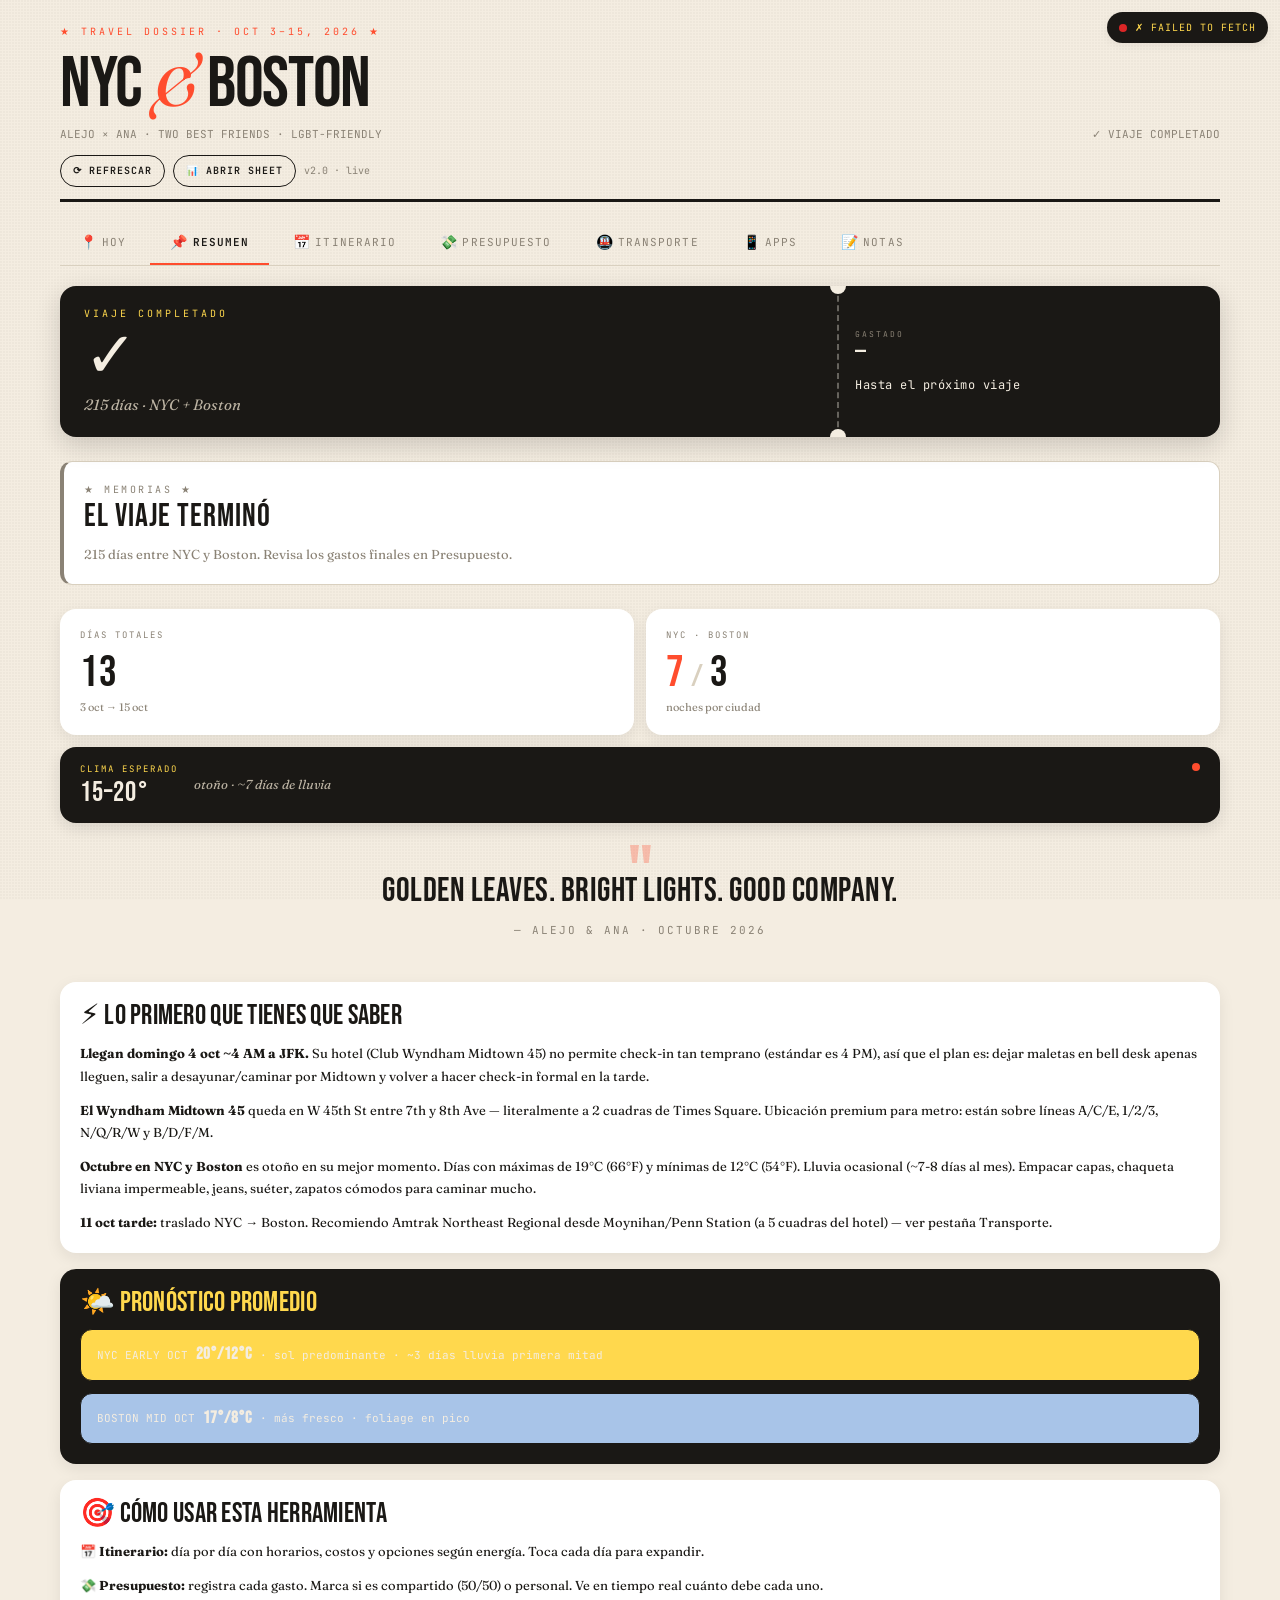
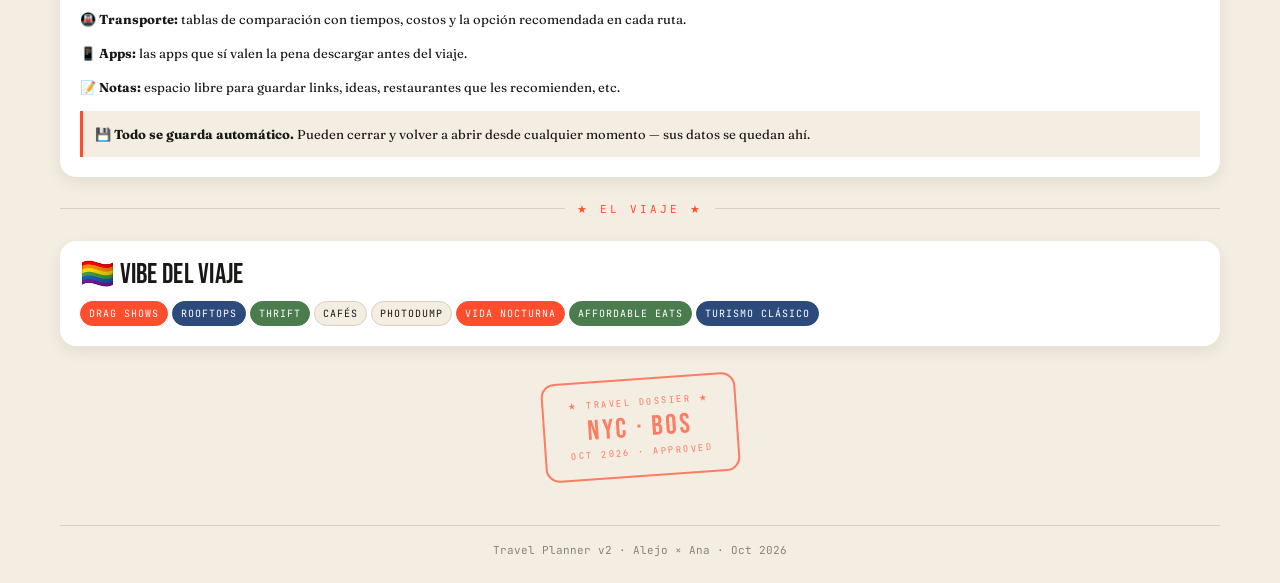
==== commit 85ece6a7: "Add files via upload" ====
--- a/index.html
+++ b/index.html
@@ -78,7 +78,10 @@
 
     <!-- ===================== TABS ===================== -->
     <nav class="tabs" role="tablist" aria-label="Secciones del dossier">
-      <button class="tab is-active" role="tab" data-tab="overview"  aria-selected="true"  aria-controls="overview"  type="button">
+      <button class="tab is-active" role="tab" data-tab="today"     aria-selected="true"  aria-controls="today"     type="button">
+        <span class="tab__icon" aria-hidden="true">📍</span> Hoy
+      </button>
+      <button class="tab" role="tab" data-tab="overview"  aria-selected="false" aria-controls="overview"  type="button">
         <span class="tab__icon" aria-hidden="true">📌</span> Resumen
       </button>
       <button class="tab" role="tab" data-tab="itinerary" aria-selected="false" aria-controls="itinerary" type="button">
@@ -101,8 +104,11 @@
     <!-- ===================== PANELS ===================== -->
     <main class="panels" role="main">
 
+      <!-- Today: lo monta js/views/today.js -->
+      <section class="panel is-active" id="today" role="tabpanel"></section>
+
       <!-- Overview: lo monta js/views/overview.js -->
-      <section class="panel is-active" id="overview" role="tabpanel"></section>
+      <section class="panel" id="overview" role="tabpanel"></section>
 
       <!-- Itinerary: lo monta js/views/itinerary.js -->
       <section class="panel" id="itinerary" role="tabpanel"></section>
--- a/css/tokens.css
+++ b/css/tokens.css
@@ -89,21 +89,22 @@
   --space-20:           80px;
 
   /* ====== BORDES Y RADIOS ====== */
+  /* Rediseño: radios suaves/redondeados en toda la app */
   --radius-none:        0;
-  --radius-xs:          2px;       /* el radio "neo-brutalista" del proyecto */
-  --radius-sm:          4px;
-  --radius-md:          8px;
+  --radius-xs:          12px;      /* antes 2px — ahora suave (cards, botones) */
+  --radius-sm:          14px;
+  --radius-md:          16px;
   --radius-pill:        9999px;
 
   --border-width:       1px;
   --border-width-thick: 3px;
 
-  /* ====== SOMBRAS DURAS (neo-brutalismo) ====== */
-  --shadow-sm:          2px 2px 0 var(--color-ink);
-  --shadow-md:          3px 3px 0 var(--color-ink);
-  --shadow-lg:          6px 6px 0 var(--color-ink);
-  --shadow-accent:      3px 3px 0 var(--color-accent);
-  --shadow-accent-lg:   6px 6px 0 var(--color-accent);
+  /* ====== SOMBRAS SUAVES (rediseño editorial premium) ====== */
+  --shadow-sm:          0 3px 10px rgba(26, 24, 21, 0.06);
+  --shadow-md:          0 5px 16px rgba(26, 24, 21, 0.08);
+  --shadow-lg:          0 8px 24px rgba(26, 24, 21, 0.14);
+  --shadow-accent:      0 5px 16px rgba(255, 77, 46, 0.18);
+  --shadow-accent-lg:   0 8px 24px rgba(255, 77, 46, 0.22);
 
   /* ====== TRANSICIONES ====== */
   --transition-fast:    0.15s ease;
--- a/css/components.css
+++ b/css/components.css
@@ -7,8 +7,8 @@
    ============================================================ */
 .card {
   background: var(--surface);
-  border: var(--border-width) solid var(--border);
-  border-radius: var(--radius-xs);
+  border: none;
+  border-radius: var(--radius-md);
   padding: var(--space-5);
   box-shadow: var(--shadow-md);
 }
@@ -30,7 +30,7 @@
 .card--accent {
   background: var(--surface-accent);
   color: var(--text-on-accent);
-  border-color: var(--border-strong);
+  border-color: transparent;
 }
 
 .card--accent .card__label {
@@ -107,8 +107,8 @@
   text-transform: uppercase;
   font-weight: var(--weight-semibold);
   cursor: pointer;
-  border-radius: var(--radius-xs);
-  transition: background var(--transition-base), transform var(--transition-fast);
+  border-radius: var(--radius-pill);
+  transition: background var(--transition-base), transform var(--transition-fast), box-shadow var(--transition-base);
 }
 
 .btn:hover {
@@ -117,7 +117,7 @@
 }
 
 .btn:active {
-  transform: translate(1px, 1px);
+  transform: scale(0.97);
 }
 
 .btn--full {
@@ -139,11 +139,13 @@
   background: var(--color-accent);
   border-color: var(--color-accent);
   color: var(--text-on-accent);
+  box-shadow: var(--shadow-accent);
 }
 
 .btn--accent:hover {
   background: var(--color-ink);
   border-color: var(--color-ink);
+  box-shadow: var(--shadow-md);
 }
 
 .btn--ghost {
@@ -410,16 +412,16 @@
 }
 
 .toast--success {
-  box-shadow: 3px 3px 0 var(--success);
+  box-shadow: 0 4px 14px rgba(74, 124, 78, 0.25);
 }
 
 .toast--error {
-  box-shadow: 3px 3px 0 var(--danger);
+  box-shadow: 0 4px 14px rgba(220, 38, 38, 0.25);
   color: #ffb4b4;
 }
 
 .toast--warning {
-  box-shadow: 3px 3px 0 var(--warning);
+  box-shadow: 0 4px 14px rgba(217, 119, 6, 0.25);
 }
 
 /* ============================================================
--- a/css/views.css
+++ b/css/views.css
@@ -9,8 +9,8 @@
    ============================================================ */
 .day-card {
   background: var(--surface);
-  border: 1px solid var(--border);
-  border-radius: var(--radius-xs);
+  border: none;
+  border-radius: var(--radius-md);
   margin-bottom: var(--space-3);
   overflow: hidden;
   box-shadow: var(--shadow-md);
@@ -191,6 +191,25 @@
 .activity-btn--delete:hover {
   background: #ffe5e0;
   border-color: var(--danger);
+}
+
+/* Botón "Cómo llegar" (Fase 9.1) */
+.activity-btn--map {
+  text-decoration: none;
+}
+
+.activity-btn--map:hover {
+  background: var(--color-ink);
+  border-color: var(--color-ink);
+}
+
+/* Línea de ubicación explícita debajo de la descripción */
+.activity__location {
+  font-family: var(--font-mono);
+  font-size: 11px;
+  color: var(--text-muted);
+  margin-top: 4px;
+  letter-spacing: 0.5px;
 }
 
 /* Estado pendiente (optimistic UI) */
@@ -1065,3 +1084,841 @@
     transition: none;
   }
 }
+
+/* ============================================================
+   EDITORIAL WIDGETS (Fase 8.8)
+   ============================================================ */
+
+/* ---------- PULL QUOTE ---------- */
+.pull-quote {
+  position: relative;
+  margin: var(--space-6) 0;
+  padding: var(--space-6) var(--space-5) var(--space-5);
+  text-align: center;
+}
+
+.pull-quote__mark {
+  position: absolute;
+  top: -10px;
+  left: 50%;
+  transform: translateX(-50%);
+  font-family: var(--font-display);
+  font-size: 80px;
+  line-height: 1;
+  color: var(--color-accent);
+  opacity: 0.3;
+}
+
+.pull-quote__text {
+  font-family: var(--font-display);
+  font-size: clamp(22px, 6vw, 34px);
+  line-height: 1.15;
+  letter-spacing: 0.5px;
+  color: var(--text);
+  margin: 0;
+  position: relative;
+}
+
+.pull-quote__cite {
+  font-family: var(--font-mono);
+  font-size: 11px;
+  letter-spacing: 2px;
+  text-transform: uppercase;
+  color: var(--text-muted);
+  margin-top: var(--space-3);
+}
+
+/* ---------- DIVISOR EDITORIAL ---------- */
+.editorial-divider {
+  display: flex;
+  align-items: center;
+  gap: var(--space-3);
+  margin: var(--space-6) 0;
+}
+
+.editorial-divider__line {
+  flex: 1;
+  height: 1px;
+  background: var(--border);
+}
+
+.editorial-divider__label {
+  font-family: var(--font-mono);
+  font-size: 11px;
+  letter-spacing: 3px;
+  text-transform: uppercase;
+  color: var(--color-accent);
+  white-space: nowrap;
+}
+
+/* ---------- SELLO TIPO PASAPORTE ---------- */
+.passport-stamp {
+  display: flex;
+  justify-content: center;
+  margin: var(--space-8) 0 var(--space-4);
+}
+
+.passport-stamp__inner {
+  display: inline-flex;
+  flex-direction: column;
+  align-items: center;
+  gap: 4px;
+  padding: var(--space-4) var(--space-6);
+  border: 2px solid var(--color-accent);
+  border-radius: var(--radius-sm);
+  transform: rotate(-4deg);
+  opacity: 0.7;
+  color: var(--color-accent);
+}
+
+.passport-stamp__top,
+.passport-stamp__bottom {
+  font-family: var(--font-mono);
+  font-size: 9px;
+  letter-spacing: 2.5px;
+  text-transform: uppercase;
+}
+
+.passport-stamp__big {
+  font-family: var(--font-display);
+  font-size: 28px;
+  letter-spacing: 3px;
+  line-height: 1;
+}
+
+@media (prefers-reduced-motion: reduce) {
+  .passport-stamp__inner {
+    transform: none;
+  }
+}
+
+/* ============================================================
+   PHOTODUMP (Fase 8.9)
+   ============================================================ */
+.photodump-form {
+  display: flex;
+  flex-direction: column;
+  gap: var(--space-2);
+  margin-bottom: var(--space-4);
+}
+
+.photodump-form .input {
+  width: 100%;
+}
+
+.photodump-form .btn {
+  align-self: flex-start;
+}
+
+#pd-status {
+  min-height: 16px;
+  font-family: var(--font-mono);
+  font-size: 11px;
+  color: var(--text-muted);
+}
+
+.photodump-list {
+  display: flex;
+  flex-direction: column;
+  gap: var(--space-2);
+}
+
+.photodump-empty {
+  font-family: var(--font-body);
+  font-size: var(--text-sm);
+  color: var(--text-muted);
+  font-style: italic;
+  padding: var(--space-3) 0;
+}
+
+.photodump-item {
+  display: flex;
+  align-items: center;
+  gap: var(--space-3);
+  padding: var(--space-3);
+  background: var(--surface);
+  border: 1px solid var(--border);
+  border-left: 3px solid var(--color-accent);
+  border-radius: var(--radius-xs);
+}
+
+.photodump-item__body {
+  flex: 1;
+  min-width: 0;
+}
+
+.photodump-item__title {
+  font-family: var(--font-body);
+  font-weight: var(--weight-semibold);
+  font-size: var(--text-sm);
+  color: var(--text);
+  line-height: 1.3;
+}
+
+.photodump-item__desc {
+  font-family: var(--font-body);
+  font-size: var(--text-xs);
+  color: var(--text-muted);
+  margin-top: 2px;
+}
+
+.photodump-item__url {
+  font-family: var(--font-mono);
+  font-size: 10px;
+  color: var(--color-accent);
+  margin-top: 4px;
+  overflow: hidden;
+  text-overflow: ellipsis;
+  white-space: nowrap;
+}
+
+.photodump-item__actions {
+  display: flex;
+  align-items: center;
+  gap: var(--space-1);
+  flex-shrink: 0;
+}
+
+.photodump-item__open,
+.photodump-item__del {
+  display: inline-flex;
+  align-items: center;
+  justify-content: center;
+  width: 36px;
+  height: 36px;
+  border-radius: var(--radius-xs);
+  font-size: 16px;
+  text-decoration: none;
+  cursor: pointer;
+  border: 1px solid var(--border);
+  background: var(--surface);
+  color: var(--text);
+  transition: background var(--transition-fast), border-color var(--transition-fast);
+}
+
+.photodump-item__open:hover {
+  background: var(--color-accent);
+  color: var(--color-white);
+  border-color: var(--color-accent);
+}
+
+.photodump-item__del {
+  color: var(--text-muted);
+}
+
+.photodump-item__del:hover {
+  background: var(--color-accent);
+  color: var(--color-white);
+  border-color: var(--color-accent);
+}
+
+/* ============================================================
+   MINI-MAPA DEL DÍA (Fase 9.1B)
+   ============================================================ */
+.day-map {
+  margin: var(--space-4) var(--space-4) 0;
+  padding: var(--space-4);
+  background: var(--surface);
+  border: 1px solid var(--border);
+  border-radius: var(--radius-sm);
+}
+
+.day-map__head {
+  display: flex;
+  align-items: center;
+  justify-content: space-between;
+  margin-bottom: var(--space-3);
+}
+
+.day-map__kicker {
+  font-family: var(--font-mono);
+  font-size: 10px;
+  letter-spacing: 2.5px;
+  text-transform: uppercase;
+  color: var(--color-accent);
+}
+
+.day-map__count {
+  font-family: var(--font-mono);
+  font-size: 10px;
+  letter-spacing: 1px;
+  color: var(--text-muted);
+}
+
+.day-map__svg {
+  display: block;
+  border-radius: var(--radius-xs);
+  margin-bottom: var(--space-3);
+}
+
+.day-map__legend {
+  list-style: none;
+  margin: 0 0 var(--space-3);
+  padding: 0;
+  display: flex;
+  flex-direction: column;
+  gap: 6px;
+}
+
+.day-map__legend-item {
+  display: flex;
+  align-items: baseline;
+  gap: var(--space-2);
+  font-family: var(--font-body);
+  font-size: var(--text-sm);
+  color: var(--text);
+  line-height: 1.3;
+}
+
+.day-map__legend-num {
+  display: inline-flex;
+  align-items: center;
+  justify-content: center;
+  flex-shrink: 0;
+  width: 20px;
+  height: 20px;
+  border-radius: 50%;
+  background: var(--color-accent);
+  color: var(--color-white);
+  font-family: var(--font-mono);
+  font-size: 10px;
+  font-weight: var(--weight-semibold);
+}
+
+.day-map__route-btn {
+  text-decoration: none;
+}
+
+/* Clima en vivo (Fase 9.3) */
+.weather-strip--live {
+  display: flex;
+  align-items: center;
+  flex-wrap: wrap;
+  gap: var(--space-2);
+}
+
+.weather-strip__temps {
+  font-family: var(--font-mono);
+  font-weight: var(--weight-semibold);
+  color: var(--text);
+}
+
+/* ============================================================
+   REDISEÑO RESUMEN (mezcla B + boarding pass C)
+   ============================================================ */
+
+/* ---------- BOARDING PASS (hero) ---------- */
+.boarding-pass {
+  display: flex;
+  align-items: stretch;
+  background: var(--color-ink);
+  border-radius: 16px;
+  overflow: hidden;
+  margin-bottom: var(--space-6);
+  box-shadow: 0 8px 24px rgba(26, 24, 21, 0.18);
+  position: relative;
+}
+
+/* Línea perforada entre main y stub */
+.boarding-pass__stub {
+  position: relative;
+  flex: 0 0 33%;
+  padding: var(--space-5) var(--space-4);
+  display: flex;
+  flex-direction: column;
+  justify-content: center;
+  gap: var(--space-3);
+  border-left: 2px dashed rgba(244, 237, 225, 0.35);
+}
+
+/* Muescas del ticket (círculos color papel arriba y abajo de la perforación) */
+.boarding-pass__stub::before,
+.boarding-pass__stub::after {
+  content: '';
+  position: absolute;
+  left: -9px;
+  width: 16px;
+  height: 16px;
+  border-radius: 50%;
+  background: var(--bg);
+}
+.boarding-pass__stub::before { top: -8px; }
+.boarding-pass__stub::after  { bottom: -8px; }
+
+.boarding-pass__main {
+  flex: 1;
+  padding: var(--space-5) var(--space-5) var(--space-5) var(--space-6);
+  display: flex;
+  flex-direction: column;
+  justify-content: center;
+}
+
+.boarding-pass__kicker {
+  font-family: var(--font-mono);
+  font-size: 10px;
+  letter-spacing: 3px;
+  text-transform: uppercase;
+  color: var(--color-accent-2);
+  margin-bottom: var(--space-2);
+}
+
+.boarding-pass__big {
+  display: flex;
+  align-items: baseline;
+  gap: var(--space-2);
+  line-height: 1;
+}
+
+.boarding-pass__num {
+  font-family: var(--font-display);
+  font-size: clamp(48px, 13vw, 64px);
+  color: var(--color-paper);
+  letter-spacing: 1px;
+  line-height: 0.9;
+}
+
+.boarding-pass__unit {
+  font-family: var(--font-body);
+  font-style: italic;
+  font-size: var(--text-lg);
+  color: #bcb3a3;
+}
+
+.boarding-pass__tick {
+  font-family: var(--font-mono);
+  font-size: 11px;
+  color: #8a8275;
+  letter-spacing: 0.5px;
+  margin-top: var(--space-3);
+}
+
+.boarding-pass__day-title {
+  font-family: var(--font-body);
+  font-style: italic;
+  font-size: var(--text-base);
+  color: #bcb3a3;
+  margin-top: var(--space-2);
+}
+
+/* Barra de progreso (en viaje) */
+.boarding-pass__progress {
+  height: 6px;
+  background: rgba(244, 237, 225, 0.15);
+  border-radius: var(--radius-pill);
+  overflow: hidden;
+  margin-top: var(--space-3);
+}
+.boarding-pass__progress-bar {
+  height: 100%;
+  background: var(--color-accent);
+  border-radius: var(--radius-pill);
+  transition: width var(--transition-slow) var(--ease-out);
+}
+
+/* Stub (lado derecho del ticket) */
+.boarding-pass__stub-row {
+  display: flex;
+  flex-direction: column;
+  gap: 2px;
+}
+.boarding-pass__stub-label {
+  font-family: var(--font-mono);
+  font-size: 8px;
+  letter-spacing: 2px;
+  text-transform: uppercase;
+  color: #8a8275;
+}
+.boarding-pass__stub-gate {
+  font-family: var(--font-display);
+  font-size: 30px;
+  line-height: 1;
+  color: var(--color-accent);
+  letter-spacing: 1px;
+}
+.boarding-pass__stub-gate--sm {
+  font-size: 22px;
+  color: var(--color-paper);
+}
+.boarding-pass__stub-seat {
+  font-family: var(--font-mono);
+  font-size: 12px;
+  color: var(--color-paper);
+  letter-spacing: 0.5px;
+}
+
+/* ---------- STAT CARDS (mezcla B) ---------- */
+.stat-row {
+  display: grid;
+  grid-template-columns: 1fr 1fr;
+  gap: var(--space-3);
+  margin-bottom: var(--space-3);
+}
+
+.stat-card {
+  background: var(--surface);
+  border-radius: 16px;
+  padding: var(--space-5);
+  box-shadow: 0 5px 16px rgba(26, 24, 21, 0.08);
+}
+
+.stat-card__label {
+  font-family: var(--font-mono);
+  font-size: 9px;
+  letter-spacing: 2px;
+  text-transform: uppercase;
+  color: var(--text-muted);
+  margin-bottom: var(--space-2);
+}
+
+.stat-card__num {
+  font-family: var(--font-display);
+  font-size: clamp(36px, 10vw, 44px);
+  line-height: 1;
+  color: var(--text);
+  letter-spacing: 1px;
+}
+
+.stat-card__accent { color: var(--color-accent); }
+.stat-card__slash { color: var(--border); font-size: 0.7em; }
+
+.stat-card__meta {
+  font-family: var(--font-body);
+  font-size: var(--text-xs);
+  color: var(--text-muted);
+  margin-top: var(--space-1);
+}
+
+/* ---------- CLIMATE CARD (oscura, ancha) ---------- */
+.climate-card {
+  display: flex;
+  align-items: center;
+  gap: var(--space-4);
+  background: var(--color-ink);
+  border-radius: 16px;
+  padding: var(--space-4) var(--space-5);
+  margin-bottom: var(--space-6);
+  box-shadow: 0 5px 16px rgba(26, 24, 21, 0.12);
+  position: relative;
+}
+
+.climate-card__left { flex-shrink: 0; }
+
+.climate-card__label {
+  font-family: var(--font-mono);
+  font-size: 9px;
+  letter-spacing: 2px;
+  text-transform: uppercase;
+  color: var(--color-accent-2);
+  margin-bottom: 2px;
+}
+
+.climate-card__temp {
+  font-family: var(--font-display);
+  font-size: 28px;
+  line-height: 1;
+  color: var(--color-paper);
+  letter-spacing: 1px;
+}
+
+.climate-card__note {
+  font-family: var(--font-body);
+  font-style: italic;
+  font-size: var(--text-sm);
+  color: #bcb3a3;
+}
+
+.climate-card__dot {
+  position: absolute;
+  top: var(--space-4);
+  right: var(--space-5);
+  width: 8px;
+  height: 8px;
+  border-radius: 50%;
+  background: var(--color-accent);
+}
+
+/* En pantallas muy estrechas, el boarding pass apila el stub abajo */
+@media (max-width: 380px) {
+  .boarding-pass {
+    flex-direction: column;
+  }
+  .boarding-pass__stub {
+    flex-direction: row;
+    justify-content: space-around;
+    border-left: none;
+    border-top: 2px dashed rgba(244, 237, 225, 0.35);
+  }
+  .boarding-pass__stub::before {
+    left: 50%;
+    top: -8px;
+    transform: translateX(-50%);
+  }
+  .boarding-pass__stub::after {
+    left: auto;
+    right: -8px;
+    bottom: auto;
+    top: 50%;
+    transform: translateY(-50%);
+  }
+}
+
+/* ============================================================
+   DASHBOARD "HOY" (today.js)
+   ============================================================ */
+.today-kicker {
+  font-family: var(--font-mono);
+  font-size: 10px;
+  letter-spacing: 2.5px;
+  text-transform: uppercase;
+  color: var(--color-accent);
+  margin: var(--space-5) 0 var(--space-2);
+}
+.today-kicker--muted { color: var(--text-muted); }
+.today-kicker:first-child { margin-top: 0; }
+
+/* Header del día (oscuro, ancho) */
+.today-header {
+  display: flex;
+  align-items: center;
+  justify-content: space-between;
+  background: var(--color-ink);
+  border-radius: var(--radius-md);
+  padding: var(--space-5);
+  box-shadow: var(--shadow-lg);
+  margin-bottom: var(--space-4);
+}
+.today-header__date {
+  font-family: var(--font-mono);
+  font-size: 9px;
+  letter-spacing: 2px;
+  color: var(--color-accent-2);
+  margin-bottom: var(--space-1);
+}
+.today-header__city {
+  font-family: var(--font-display);
+  font-size: clamp(28px, 8vw, 36px);
+  line-height: 0.95;
+  letter-spacing: 1px;
+  color: var(--color-paper);
+}
+.today-header__right {
+  display: flex;
+  flex-direction: column;
+  align-items: flex-end;
+  gap: var(--space-2);
+}
+.today-header__clima {
+  font-family: var(--font-display);
+  font-size: 26px;
+  color: var(--color-paper);
+  line-height: 1;
+}
+.today-header__day-badge {
+  font-family: var(--font-mono);
+  font-size: 10px;
+  letter-spacing: 1px;
+  color: var(--color-white);
+  background: var(--color-accent);
+  padding: 4px 10px;
+  border-radius: var(--radius-pill);
+}
+
+/* Card base del dashboard */
+.today-card {
+  background: var(--surface);
+  border-radius: var(--radius-md);
+  padding: var(--space-5);
+  box-shadow: var(--shadow-md);
+  margin-bottom: var(--space-2);
+}
+.today-card--dark {
+  background: var(--color-ink);
+  color: var(--color-paper);
+}
+.today-card--empty {
+  text-align: center;
+}
+.today-empty-line {
+  font-family: var(--font-body);
+  font-style: italic;
+  color: var(--text-muted);
+  font-size: var(--text-sm);
+}
+
+/* Próxima actividad */
+.today-card--next {
+  display: flex;
+  align-items: center;
+  gap: var(--space-3);
+  border-left: 5px solid var(--color-accent);
+}
+.today-next__body { flex: 1; min-width: 0; }
+.today-next__time {
+  font-family: var(--font-mono);
+  font-size: 12px;
+  font-weight: var(--weight-semibold);
+  color: var(--color-accent);
+}
+.today-next__name {
+  font-family: var(--font-display);
+  font-size: clamp(20px, 5.5vw, 24px);
+  letter-spacing: 0.5px;
+  text-transform: uppercase;
+  color: var(--text);
+  line-height: 1.05;
+  margin: 2px 0;
+}
+.today-next__desc {
+  font-family: var(--font-body);
+  font-size: var(--text-sm);
+  color: var(--text-muted);
+}
+.today-next__loc {
+  font-family: var(--font-mono);
+  font-size: 10px;
+  color: var(--text-muted);
+  margin-top: 2px;
+}
+.today-next__go {
+  flex-shrink: 0;
+  display: inline-flex;
+  flex-direction: column;
+  align-items: center;
+  justify-content: center;
+  gap: 2px;
+  width: 60px;
+  height: 60px;
+  border-radius: var(--radius-md);
+  background: var(--color-ink);
+  color: var(--color-accent-2);
+  text-decoration: none;
+  font-size: 18px;
+}
+.today-next__go span {
+  font-family: var(--font-mono);
+  font-size: 9px;
+  letter-spacing: 1px;
+  color: var(--color-paper);
+}
+
+/* Timeline de hoy */
+.today-tl {
+  list-style: none;
+  margin: 0;
+  padding: 0;
+  position: relative;
+}
+.today-tl__item {
+  display: flex;
+  align-items: center;
+  gap: var(--space-3);
+  padding: var(--space-2) 0;
+  position: relative;
+}
+.today-tl__item:not(:last-child)::before {
+  content: '';
+  position: absolute;
+  left: 6px;
+  top: 24px;
+  bottom: -8px;
+  width: 2px;
+  background: var(--border);
+}
+.today-tl__dot {
+  width: 14px;
+  height: 14px;
+  border-radius: 50%;
+  flex-shrink: 0;
+  z-index: 1;
+}
+.today-tl__dot--done    { background: var(--success, #4a7c4e); }
+.today-tl__dot--current { background: var(--color-accent); box-shadow: 0 0 0 4px rgba(255,77,46,0.18); }
+.today-tl__dot--pending { background: var(--surface); border: 2px solid var(--border); }
+.today-tl__label {
+  font-family: var(--font-body);
+  font-size: var(--text-sm);
+  color: var(--text);
+}
+.today-tl__label--done {
+  color: var(--text-muted);
+  text-decoration: line-through;
+}
+.today-tl__label--current { font-weight: var(--weight-semibold); }
+.today-tl__time {
+  font-family: var(--font-mono);
+  font-size: 11px;
+  color: var(--text-muted);
+}
+
+/* Fila gasto + clima */
+.today-row {
+  display: grid;
+  grid-template-columns: 1fr 1fr;
+  gap: var(--space-2);
+  margin-bottom: var(--space-2);
+}
+.today-half { margin-bottom: 0; }
+.today-half__label {
+  font-family: var(--font-mono);
+  font-size: 9px;
+  letter-spacing: 2px;
+  text-transform: uppercase;
+  color: var(--text-muted);
+  margin-bottom: var(--space-1);
+}
+.today-half__label--accent { color: var(--color-accent-2); }
+.today-half__big {
+  font-family: var(--font-display);
+  font-size: clamp(26px, 7vw, 32px);
+  line-height: 1;
+  color: inherit;
+}
+.today-half__note {
+  font-family: var(--font-body);
+  font-size: var(--text-xs);
+  margin-top: var(--space-1);
+}
+.today-half__note--light { color: #bcb3a3; }
+.today-budget__ok   { color: var(--success, #4a7c4e); }
+.today-budget__over { color: var(--color-accent); }
+.today-budget__none { color: var(--text-muted); font-style: italic; }
+
+/* Quick actions */
+.today-actions {
+  display: grid;
+  grid-template-columns: 1fr 1fr;
+  gap: var(--space-2);
+}
+.today-action {
+  width: 100%;
+}
+
+/* Estado vacío (fuera del viaje) */
+.today-empty {
+  text-align: center;
+  padding: var(--space-8) var(--space-5);
+}
+.today-empty__icon {
+  font-size: 48px;
+  margin-bottom: var(--space-3);
+}
+.today-empty__title {
+  font-family: var(--font-display);
+  font-size: clamp(24px, 7vw, 32px);
+  letter-spacing: 1px;
+  text-transform: uppercase;
+  color: var(--text);
+  margin-bottom: var(--space-3);
+}
+.today-empty__sub {
+  font-family: var(--font-body);
+  font-size: var(--text-base);
+  line-height: var(--leading-relaxed);
+  color: var(--text-muted);
+  max-width: 32ch;
+  margin: 0 auto;
+}
+
+@media (max-width: 380px) {
+  .today-actions { grid-template-columns: 1fr; }
+}
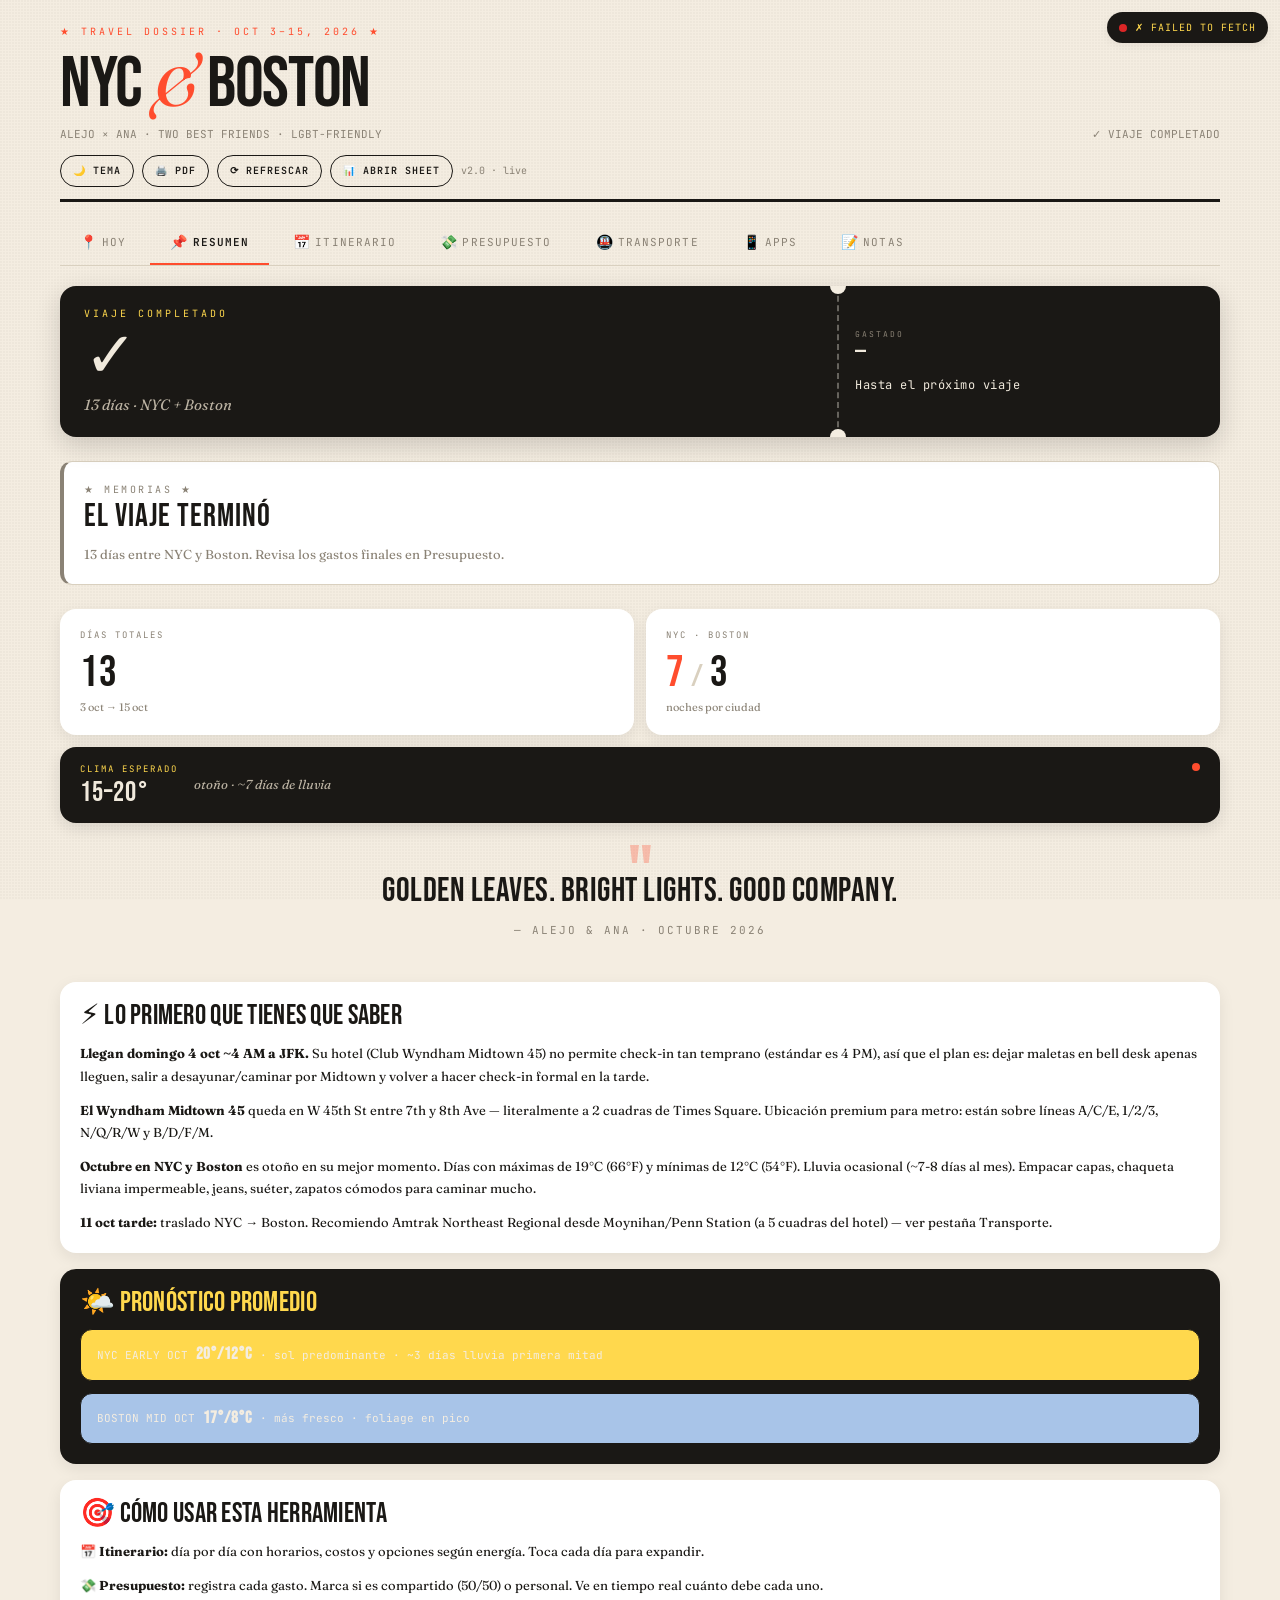
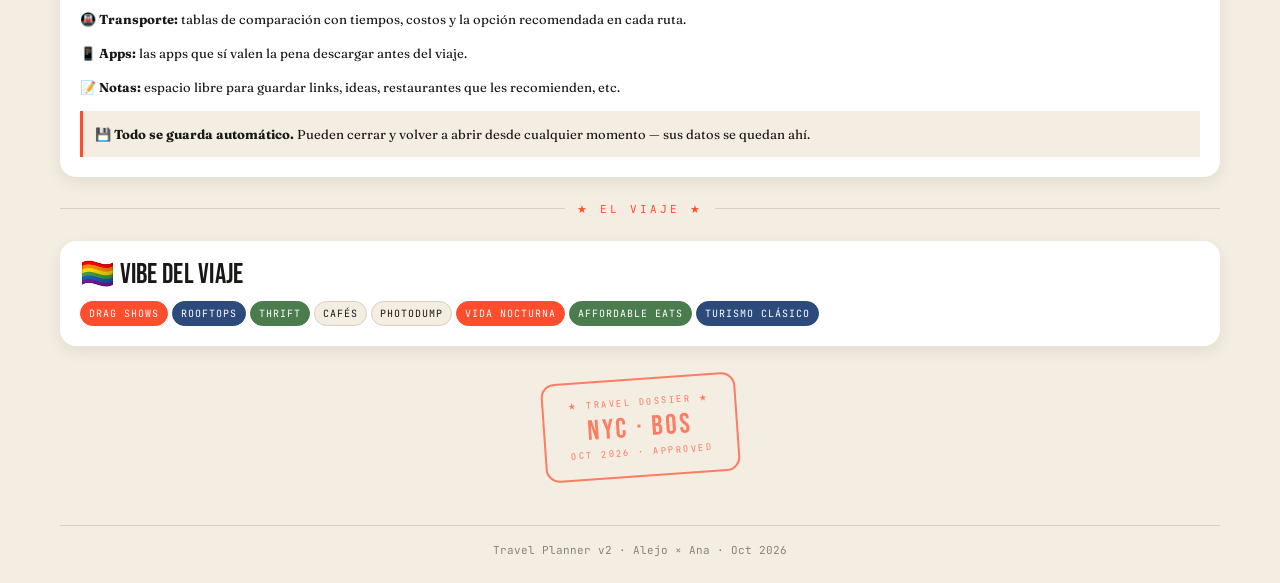
==== commit d9a89d58: "Add files via upload" ====
--- a/index.html
+++ b/index.html
@@ -44,6 +44,18 @@
   <link rel="stylesheet" href="css/budget.css">
   <link rel="stylesheet" href="css/responsive.css">
   <link rel="stylesheet" href="css/motion.css">
+  <script>
+    // Anti-parpadeo: aplica el tema guardado ANTES de pintar
+    (function () {
+      try {
+        var t = localStorage.getItem('tp2.theme');
+        if (!t) {
+          t = window.matchMedia && window.matchMedia('(prefers-color-scheme: dark)').matches ? 'dark' : 'light';
+        }
+        document.documentElement.setAttribute('data-theme', t);
+      } catch (e) {}
+    })();
+  </script>
 </head>
 <body>
 
@@ -70,6 +82,8 @@
         <span id="trip-counter">— LOADING —</span>
       </div>
       <div class="site-header__actions">
+        <button class="btn--ghost btn" id="theme-btn" type="button" aria-label="Cambiar tema claro/oscuro" title="Tema claro/oscuro">🌙 Tema</button>
+        <button class="btn--ghost btn" id="export-pdf-btn" type="button" title="Exportar itinerario a PDF">🖨️ PDF</button>
         <button class="btn--ghost btn" id="refresh-btn" type="button">⟳ Refrescar</button>
         <button class="btn--ghost btn" id="open-sheet-btn" type="button">📊 Abrir Sheet</button>
         <span style="font-family: var(--font-mono); font-size: 10px; color: var(--text-muted);" id="app-version">v2.0 · BUILDING</span>
--- a/css/tokens.css
+++ b/css/tokens.css
@@ -39,6 +39,12 @@
   --warning:            #d97706;
   --danger:             #dc2626;
   --info:               var(--color-blue);
+
+  /* Paneles SIEMPRE oscuros (boarding pass, hero, climate, etc.)
+     No se invierten en modo oscuro: siempre tinta + texto claro */
+  --panel-dark:         #1a1815;
+  --panel-dark-soft:    #26231f;
+  --panel-dark-text:    #f0e9dc;
 
   /* ====== TIPOGRAFÍA ====== */
   --font-display:       'Bebas Neue', system-ui, sans-serif;
@@ -141,3 +147,38 @@
   --bp-lg:              1024px;
   --bp-xl:              1280px;
 }
+
+/* ============================================================
+   MODO OSCURO
+   Solo redefine tokens SEMÁNTICOS. Los componentes no cambian:
+   leen estas variables y se adaptan solos.
+   Fondo: tinta cálida (no negro puro) para mantener el carácter
+   editorial. Acentos naranja/amarillo se conservan.
+   ============================================================ */
+[data-theme="dark"] {
+  --color-paper:        #1c1a17;   /* fondo: tinta cálida profunda */
+  --color-ink:          #f0e9dc;   /* "texto tinta" ahora es claro */
+
+  --bg:                 #161412;   /* fondo base un poco más oscuro */
+  --surface:            #26231f;   /* cards: tinta cálida elevada */
+  --surface-dark:       #0f0e0c;   /* cards oscuras: casi negro */
+  --surface-accent:     var(--color-accent);
+  --surface-paper:      #2e2a25;
+
+  --text:               #f0e9dc;   /* texto principal claro */
+  --text-on-dark:       #f0e9dc;
+  --text-on-accent:     #1a1815;   /* sobre naranja: tinta */
+  --text-muted:         #a39b8c;   /* secundario, legible en oscuro */
+  --text-accent:        var(--color-accent);
+  --text-highlight:     var(--color-accent-2);
+
+  --border:             #3a352e;   /* bordes sutiles en oscuro */
+  --border-strong:      #f0e9dc;
+
+  /* Sombras: en oscuro casi no se ven, así que sutiles y frías */
+  --shadow-sm:          0 3px 10px rgba(0, 0, 0, 0.35);
+  --shadow-md:          0 5px 16px rgba(0, 0, 0, 0.45);
+  --shadow-lg:          0 8px 24px rgba(0, 0, 0, 0.55);
+  --shadow-accent:      0 5px 16px rgba(255, 77, 46, 0.3);
+  --shadow-accent-lg:   0 8px 24px rgba(255, 77, 46, 0.35);
+}
--- a/css/views.css
+++ b/css/views.css
@@ -199,7 +199,7 @@
 }
 
 .activity-btn--map:hover {
-  background: var(--color-ink);
+  background: var(--panel-dark);
   border-color: var(--color-ink);
 }
 
@@ -630,7 +630,7 @@
    ============================================================ */
 .hero {
   position: relative;
-  background: var(--color-ink);
+  background: var(--panel-dark);
   color: var(--text-on-dark);
   border-radius: var(--radius-xs);
   padding: var(--space-8) var(--space-6);
@@ -670,7 +670,7 @@
 .hero__big-num {
   font-family: var(--font-display);
   font-size: clamp(72px, 22vw, 132px);
-  color: var(--color-paper);
+  color: var(--panel-dark-text);
   letter-spacing: 1px;
   font-weight: 700;
   transition: opacity 0.3s ease;
@@ -698,7 +698,7 @@
   position: relative;
   font-family: var(--font-display);
   font-size: clamp(20px, 5vw, 30px);
-  color: var(--color-paper);
+  color: var(--panel-dark-text);
   letter-spacing: 1px;
   text-transform: uppercase;
   margin-top: var(--space-3);
@@ -1411,7 +1411,7 @@
 .boarding-pass {
   display: flex;
   align-items: stretch;
-  background: var(--color-ink);
+  background: var(--panel-dark);
   border-radius: 16px;
   overflow: hidden;
   margin-bottom: var(--space-6);
@@ -1472,7 +1472,7 @@
 .boarding-pass__num {
   font-family: var(--font-display);
   font-size: clamp(48px, 13vw, 64px);
-  color: var(--color-paper);
+  color: var(--panel-dark-text);
   letter-spacing: 1px;
   line-height: 0.9;
 }
@@ -1537,12 +1537,12 @@
 }
 .boarding-pass__stub-gate--sm {
   font-size: 22px;
-  color: var(--color-paper);
+  color: var(--panel-dark-text);
 }
 .boarding-pass__stub-seat {
   font-family: var(--font-mono);
   font-size: 12px;
-  color: var(--color-paper);
+  color: var(--panel-dark-text);
   letter-spacing: 0.5px;
 }
 
@@ -1593,7 +1593,7 @@
   display: flex;
   align-items: center;
   gap: var(--space-4);
-  background: var(--color-ink);
+  background: var(--panel-dark);
   border-radius: 16px;
   padding: var(--space-4) var(--space-5);
   margin-bottom: var(--space-6);
@@ -1616,7 +1616,7 @@
   font-family: var(--font-display);
   font-size: 28px;
   line-height: 1;
-  color: var(--color-paper);
+  color: var(--panel-dark-text);
   letter-spacing: 1px;
 }
 
@@ -1681,7 +1681,7 @@
   display: flex;
   align-items: center;
   justify-content: space-between;
-  background: var(--color-ink);
+  background: var(--panel-dark);
   border-radius: var(--radius-md);
   padding: var(--space-5);
   box-shadow: var(--shadow-lg);
@@ -1699,7 +1699,7 @@
   font-size: clamp(28px, 8vw, 36px);
   line-height: 0.95;
   letter-spacing: 1px;
-  color: var(--color-paper);
+  color: var(--panel-dark-text);
 }
 .today-header__right {
   display: flex;
@@ -1710,7 +1710,7 @@
 .today-header__clima {
   font-family: var(--font-display);
   font-size: 26px;
-  color: var(--color-paper);
+  color: var(--panel-dark-text);
   line-height: 1;
 }
 .today-header__day-badge {
@@ -1732,8 +1732,8 @@
   margin-bottom: var(--space-2);
 }
 .today-card--dark {
-  background: var(--color-ink);
-  color: var(--color-paper);
+  background: var(--panel-dark);
+  color: var(--panel-dark-text);
 }
 .today-card--empty {
   text-align: center;
@@ -1789,7 +1789,7 @@
   width: 60px;
   height: 60px;
   border-radius: var(--radius-md);
-  background: var(--color-ink);
+  background: var(--panel-dark);
   color: var(--color-accent-2);
   text-decoration: none;
   font-size: 18px;
@@ -1798,7 +1798,7 @@
   font-family: var(--font-mono);
   font-size: 9px;
   letter-spacing: 1px;
-  color: var(--color-paper);
+  color: var(--panel-dark-text);
 }
 
 /* Timeline de hoy */
